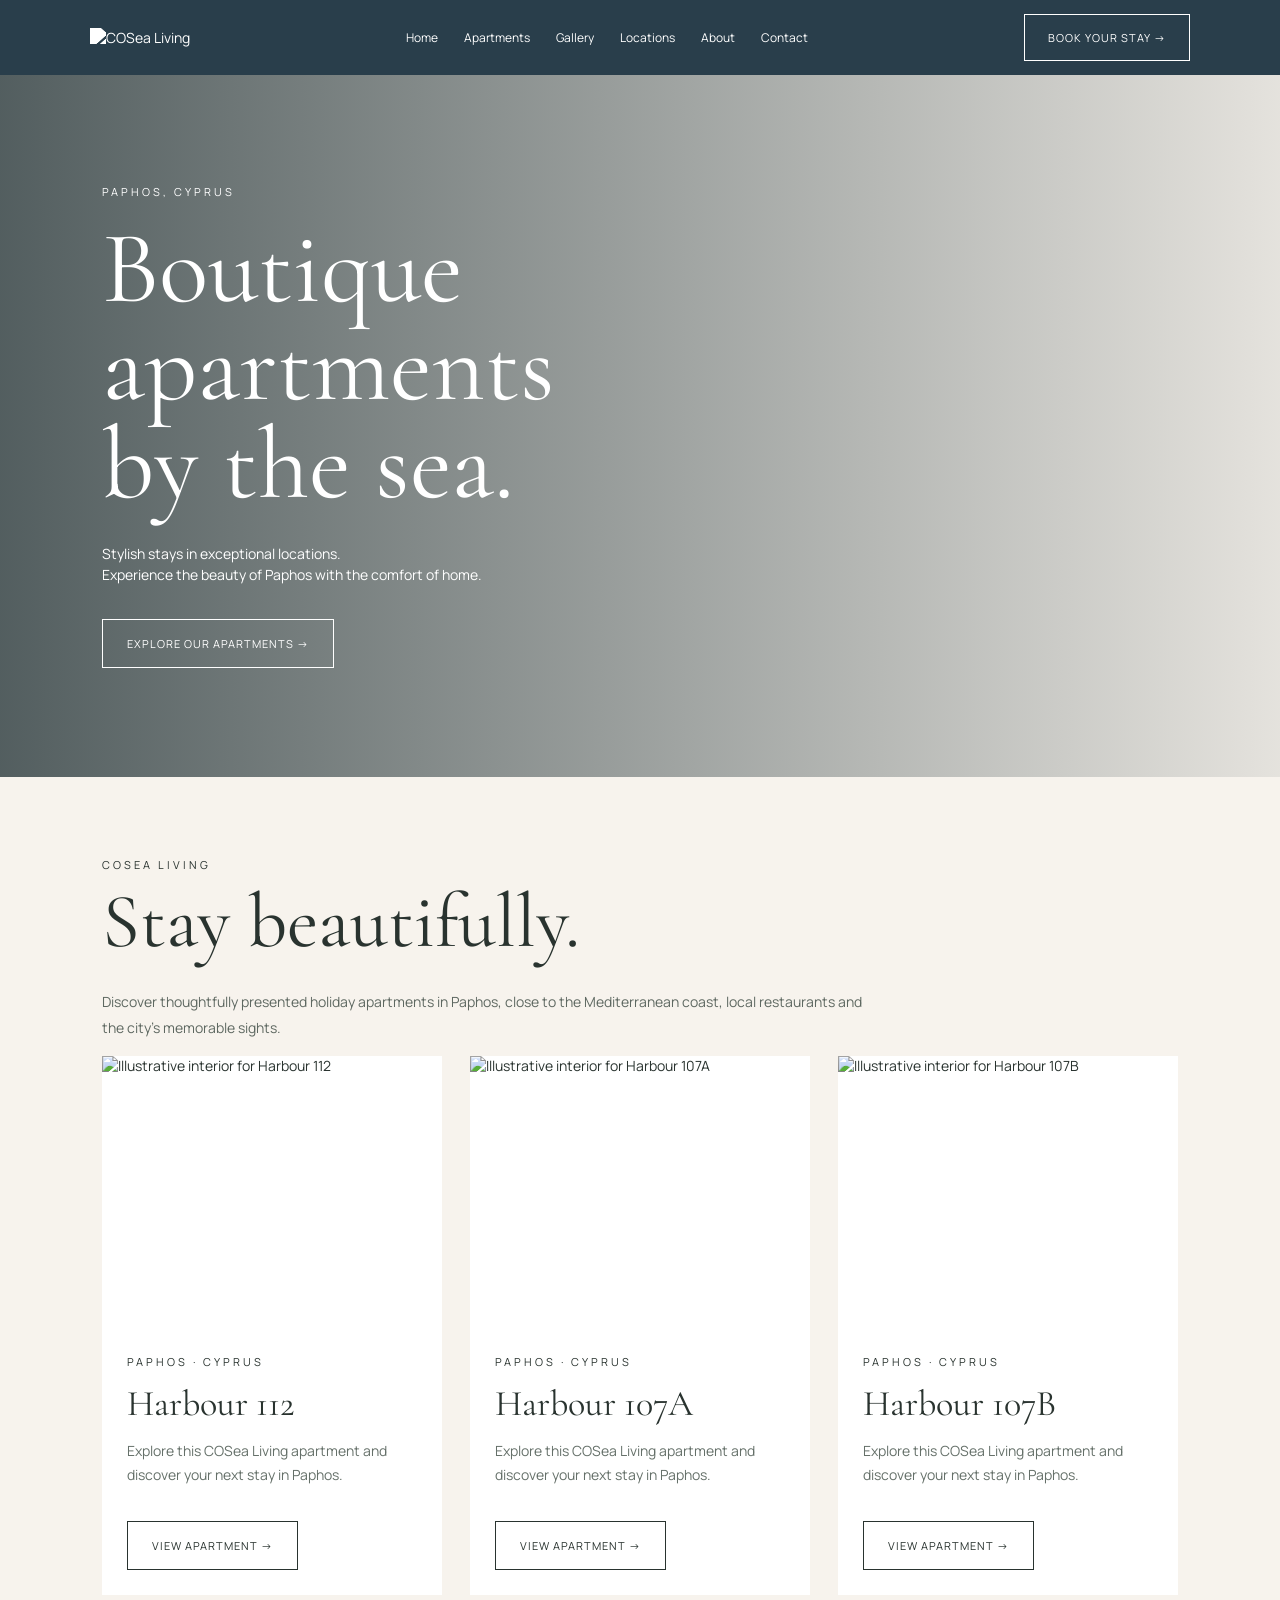
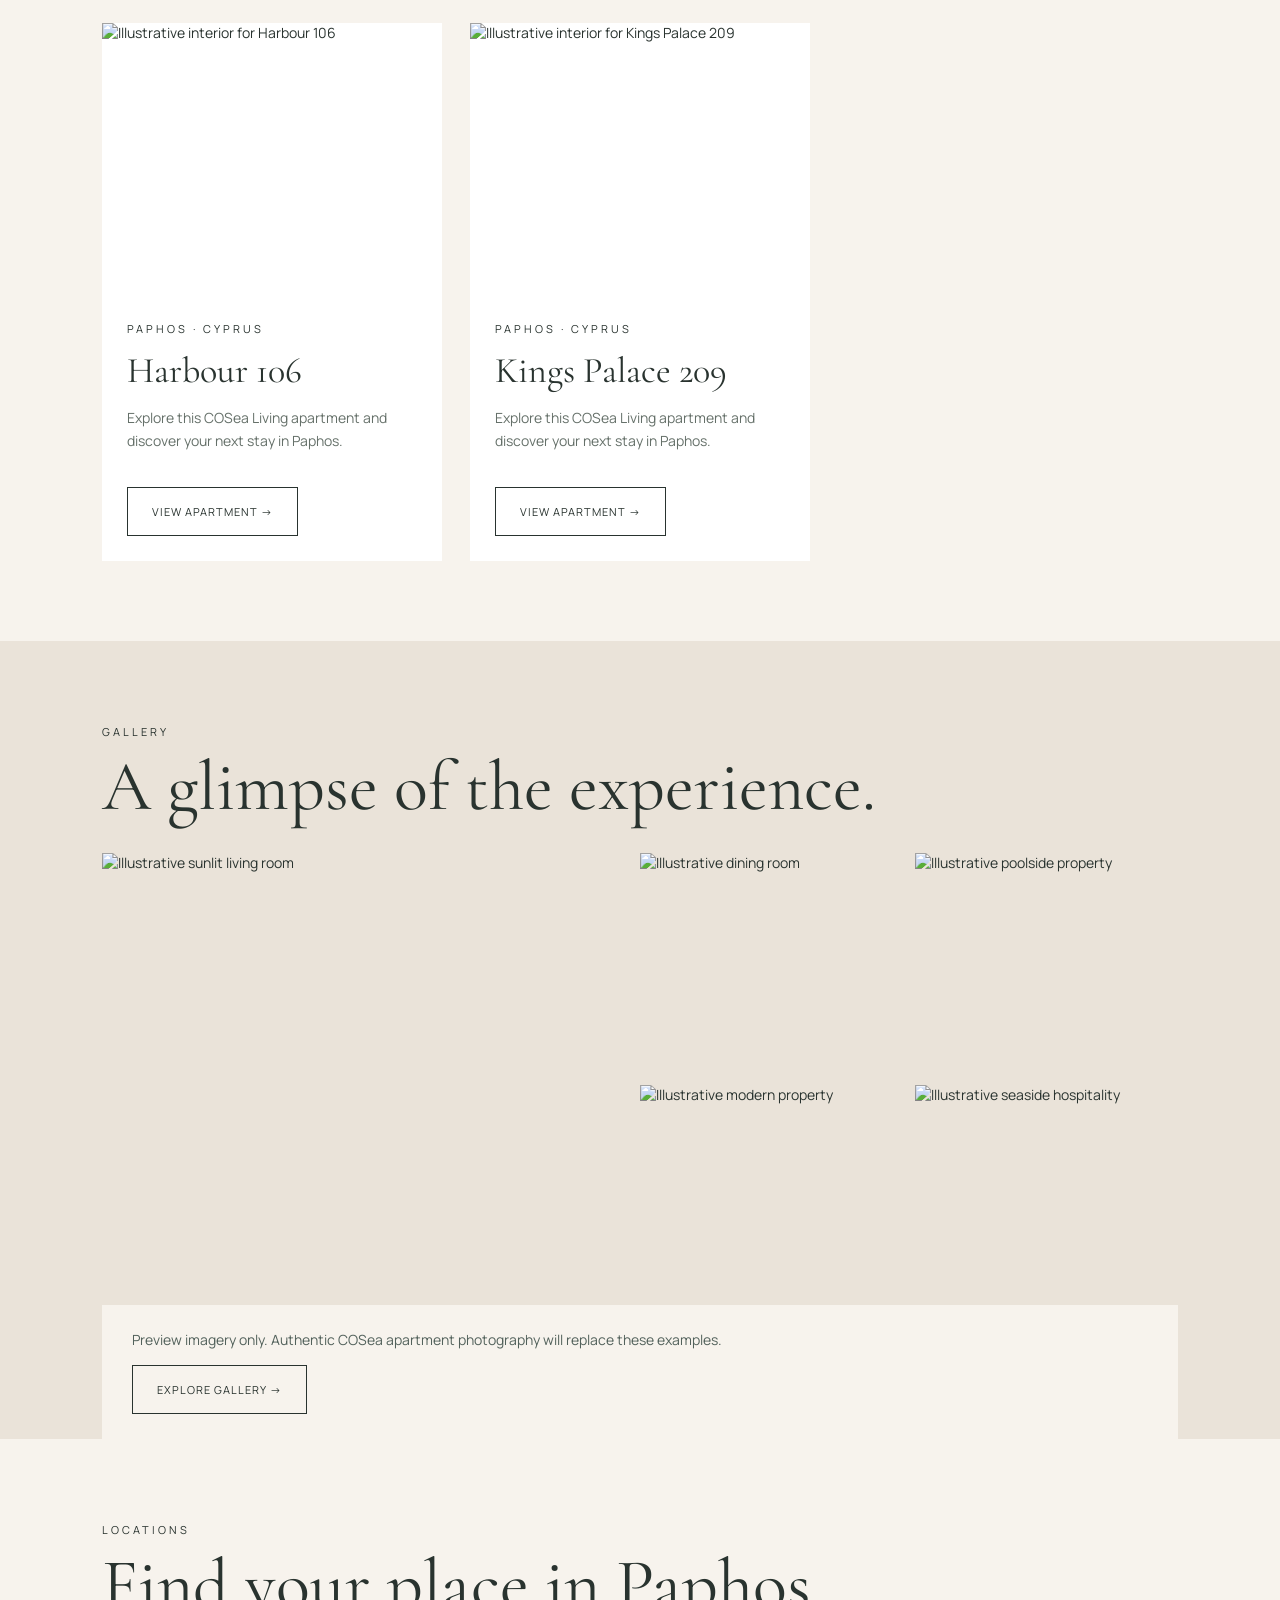
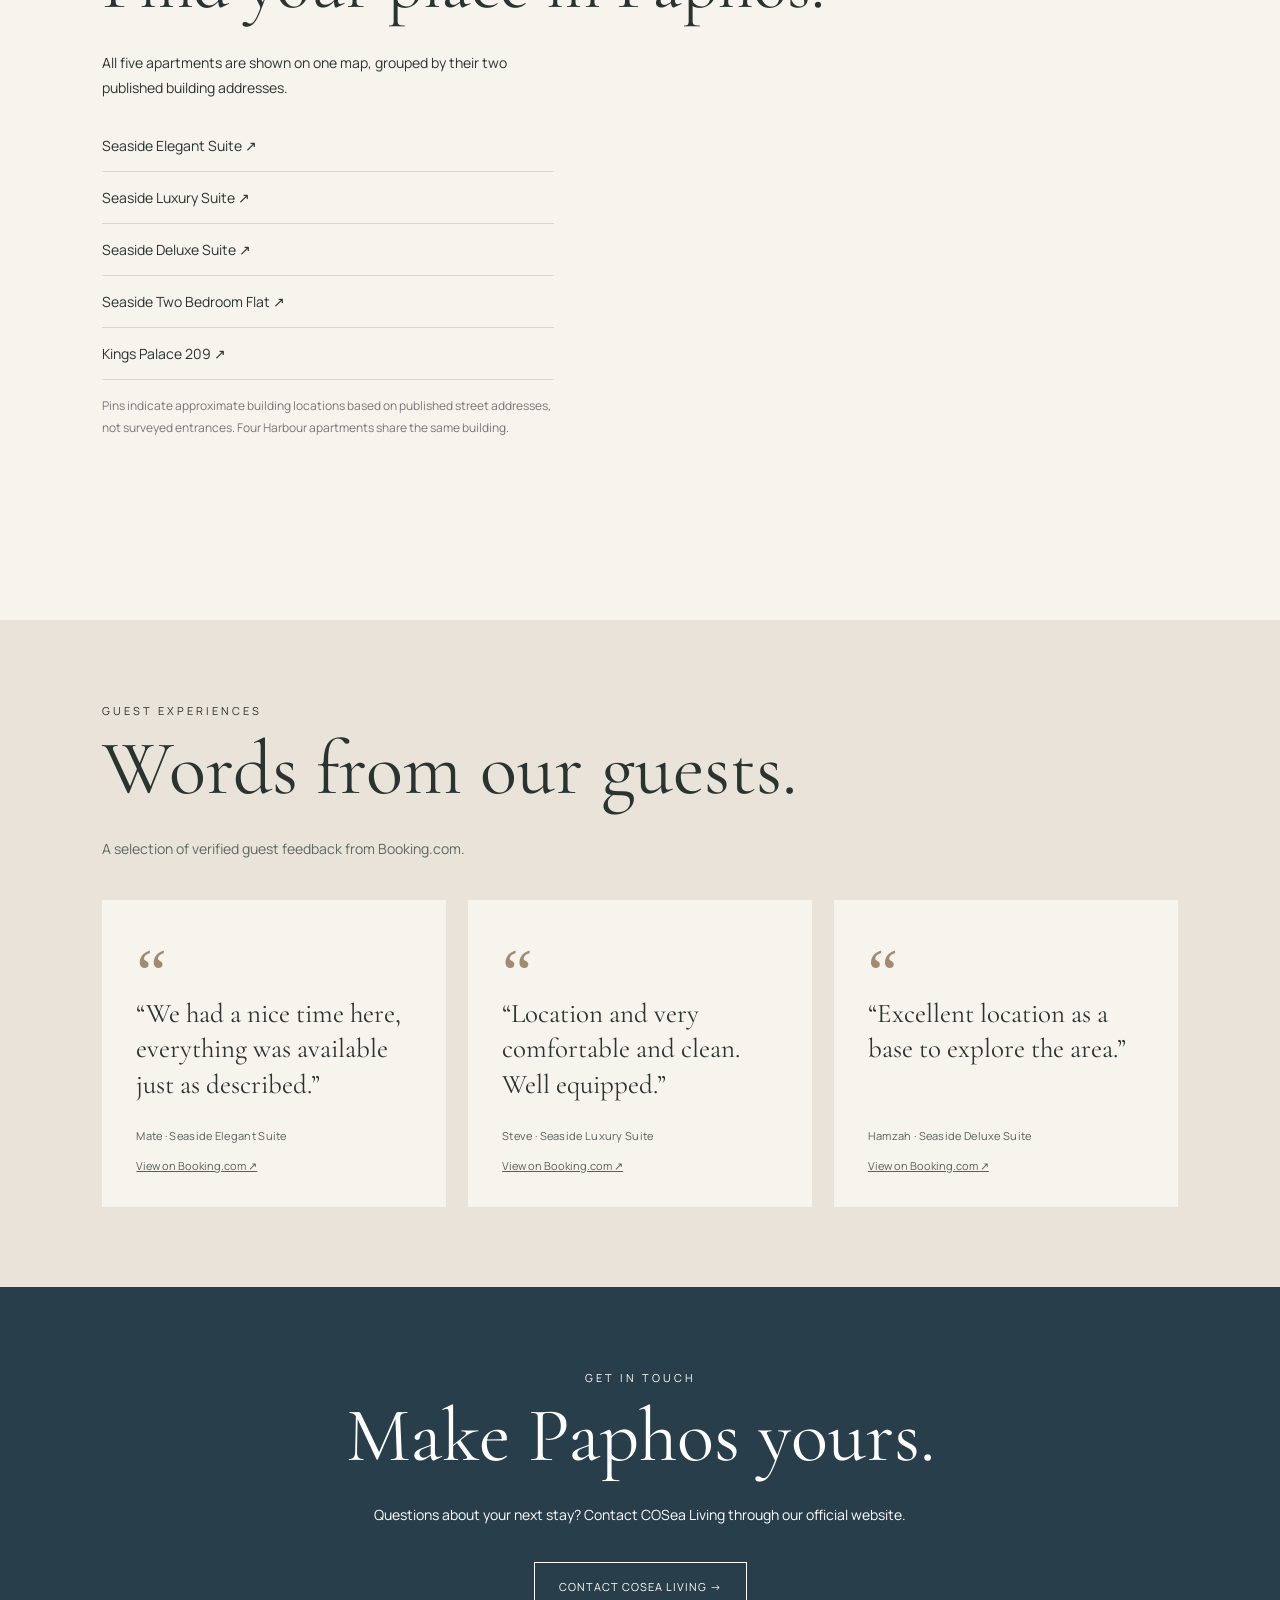
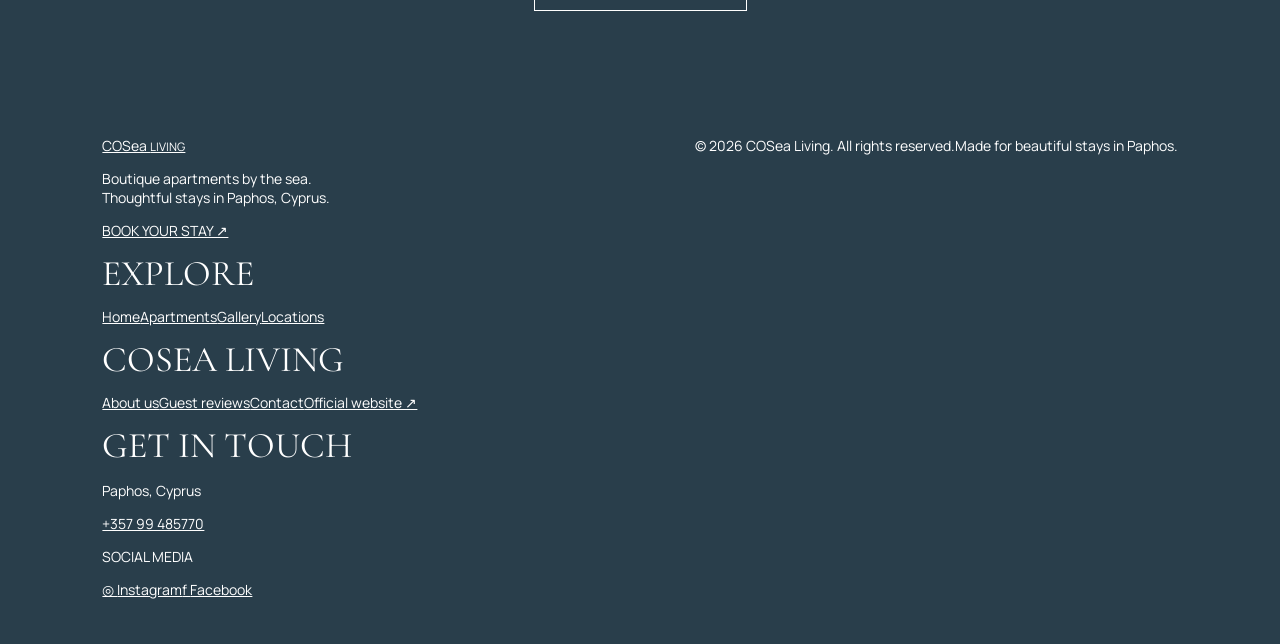
==== index.html @ ad6ecf78 "Add complete footer with navigation, contact and social discovery links" ====
<!doctype html><html lang="en"><head><meta charset="utf-8"><meta name="viewport" content="width=device-width,initial-scale=1"><meta name="description" content="COSea Living boutique holiday apartments in Paphos, Cyprus"><title>Boutique apartments | COSea Living</title><link rel="stylesheet" href="/styles.css"><link rel="stylesheet" href="https://unpkg.com/leaflet@1.9.4/dist/leaflet.css"></head><body><header><a href="/"><img src="https://cosealiving.com/wp-content/uploads/2022/08/viber_image_2022-08-11_14-42-48-900-removebg-preview.png" alt="COSea Living"></a><nav aria-label="Main navigation"><a href="/">Home</a><a href="/apartments/">Apartments</a><a href="/gallery/">Gallery</a><a href="/locations/">Locations</a><a href="/#about">About</a><a href="/#contact">Contact</a></nav><a class="book-button" href="https://cosealiving.com/" target="_blank" rel="noopener">BOOK YOUR STAY →</a></header><main><section class="hero"><div><div class="eyebrow">PAPHOS, CYPRUS</div><h1>Boutique<br>apartments<br>by the sea.</h1><p>Stylish stays in exceptional locations.<br>Experience the beauty of Paphos with the comfort of home.</p><a class="btn" href="/apartments/">EXPLORE OUR APARTMENTS →</a></div></section><section class="section" id="about"><div class="eyebrow">COSea Living</div><h2>Stay beautifully.</h2><p class="muted">Discover thoughtfully presented holiday apartments in Paphos, close to the Mediterranean coast, local restaurants and the city's memorable sights.</p><div class="grid"><article class="tile"><a href="/apartments/harbour-112/"><img src="https://images.unsplash.com/photo-1600607687939-ce8a6c25118c?w=1100&q=85" alt="Illustrative interior for Harbour 112" loading="lazy"><div class="tile-content"><span class="eyebrow">Paphos · Cyprus</span><h3>Harbour 112</h3><p>Explore this COSea Living apartment and discover your next stay in Paphos.</p><span class="btn">VIEW APARTMENT →</span></div></a></article><article class="tile"><a href="/apartments/harbour-107a/"><img src="https://images.unsplash.com/photo-1600566753190-17f0baa2a6c3?w=1100&q=85" alt="Illustrative interior for Harbour 107A" loading="lazy"><div class="tile-content"><span class="eyebrow">Paphos · Cyprus</span><h3>Harbour 107A</h3><p>Explore this COSea Living apartment and discover your next stay in Paphos.</p><span class="btn">VIEW APARTMENT →</span></div></a></article><article class="tile"><a href="/apartments/harbour-107b/"><img src="https://images.unsplash.com/photo-1600585154340-be6161a56a0c?w=1100&q=85" alt="Illustrative interior for Harbour 107B" loading="lazy"><div class="tile-content"><span class="eyebrow">Paphos · Cyprus</span><h3>Harbour 107B</h3><p>Explore this COSea Living apartment and discover your next stay in Paphos.</p><span class="btn">VIEW APARTMENT →</span></div></a></article><article class="tile"><a href="/apartments/harbour-106/"><img src="https://images.unsplash.com/photo-1600607687920-4e2a09cf159d?w=1100&q=85" alt="Illustrative interior for Harbour 106" loading="lazy"><div class="tile-content"><span class="eyebrow">Paphos · Cyprus</span><h3>Harbour 106</h3><p>Explore this COSea Living apartment and discover your next stay in Paphos.</p><span class="btn">VIEW APARTMENT →</span></div></a></article><article class="tile"><a href="/apartments/kings-palace-209/"><img src="https://images.unsplash.com/photo-1600047509807-ba8f99d2cdde?w=1100&q=85" alt="Illustrative interior for Kings Palace 209" loading="lazy"><div class="tile-content"><span class="eyebrow">Paphos · Cyprus</span><h3>Kings Palace 209</h3><p>Explore this COSea Living apartment and discover your next stay in Paphos.</p><span class="btn">VIEW APARTMENT →</span></div></a></article></div></section><section class="section home-gallery" id="gallery-preview"><span class="eyebrow">GALLERY</span><h2>A glimpse of the experience.</h2><div class="mosaic"><div class="mosaic-main"><img src="https://images.unsplash.com/photo-1600210492486-724fe5c67fb0?w=1200&q=85" alt="Illustrative sunlit living room"></div><img src="https://images.unsplash.com/photo-1600607687920-4e2a09cf159d?w=800&q=85" alt="Illustrative dining room"><img src="https://images.unsplash.com/photo-1613490493576-7fde63acd811?w=800&q=85" alt="Illustrative poolside property"><img src="https://images.unsplash.com/photo-1600566753086-00f18fb6b3ea?w=800&q=85" alt="Illustrative modern property"><img src="https://images.unsplash.com/photo-1571896349842-33c89424de2d?w=800&q=85" alt="Illustrative seaside hospitality"></div><div class="mosaic-caption"><p>Preview imagery only. Authentic COSea apartment photography will replace these examples.</p><a class="btn" href="/gallery/">EXPLORE GALLERY →</a></div></section><section class="section home-locations" id="locations-preview"><span class="eyebrow">LOCATIONS</span><h2>Find your place in Paphos.</h2><div class="location-layout"><div><p>All five apartments are shown on one map, grouped by their two published building addresses.</p><div class="location-links"><a href="/apartments/harbour-112/">Seaside Elegant Suite ↗</a><a href="/apartments/harbour-107a/">Seaside Luxury Suite ↗</a><a href="/apartments/harbour-107b/">Seaside Deluxe Suite ↗</a><a href="/apartments/harbour-106/">Seaside Two Bedroom Flat ↗</a><a href="/apartments/kings-palace-209/">Kings Palace 209 ↗</a></div><p class="location-note">Pins indicate approximate building locations based on published street addresses, not surveyed entrances. Four Harbour apartments share the same building.</p></div><div id="home-map" aria-label="Approximate locations of COSea Living apartments in Paphos"></div></div></section><script src="https://unpkg.com/leaflet@1.9.4/dist/leaflet.js"></script><script>document.addEventListener('DOMContentLoaded',function(){if(!window.L)return;var m=L.map('home-map',{scrollWheelZoom:false}).setView([34.771,32.413],12);L.tileLayer('https://{s}.tile.openstreetmap.org/{z}/{x}/{y}.png',{attribution:'&copy; OpenStreetMap contributors'}).addTo(m);L.marker([34.755,32.418]).addTo(m).bindPopup('Four Harbour apartments — approximate location');L.marker([34.785,32.407]).addTo(m).bindPopup('Kings Palace 209 — approximate location');});</script><section class="section home-reviews" id="guest-reviews"><span class="eyebrow">GUEST EXPERIENCES</span><h2>Words from our guests.</h2><p class="muted">A selection of verified guest feedback from Booking.com.</p><div class="review-grid"><blockquote class="review-card"><div class="review-mark">“</div><p>“We had a nice time here, everything was available just as described.”</p><div class="review-credit">Mate · Seaside Elegant Suite</div><a href="https://www.booking.com/hotel/cy/cosea-living-seaside-elegant-suite-in-harbour-112.html" target="_blank" rel="noopener">View on Booking.com ↗</a></blockquote><blockquote class="review-card"><div class="review-mark">“</div><p>“Location and very comfortable and clean. Well equipped.”</p><div class="review-credit">Steve · Seaside Luxury Suite</div><a href="https://www.booking.com/hotel/cy/cosea-living-seaside-luxury-suite-in-harbour-107a.html" target="_blank" rel="noopener">View on Booking.com ↗</a></blockquote><blockquote class="review-card"><div class="review-mark">“</div><p>“Excellent location as a base to explore the area.”</p><div class="review-credit">Hamzah · Seaside Deluxe Suite</div><a href="https://www.booking.com/hotel/cy/cosea-living-seaside-deluxe-suite-in-harbour-107b.html" target="_blank" rel="noopener">View on Booking.com ↗</a></blockquote></div></section><section class="section home-contact" id="contact"><span class="eyebrow">GET IN TOUCH</span><h2>Make Paphos yours.</h2><p>Questions about your next stay? Contact COSea Living through our official website.</p><a class="btn" href="https://cosealiving.com/" target="_blank" rel="noopener">CONTACT COSEA LIVING →</a></section></main><footer class="site-footer"><div class="footer-main"><div class="footer-brand"><a href="/" class="footer-logo">COSea <small>LIVING</small></a><p>Boutique apartments by the sea.<br>Thoughtful stays in Paphos, Cyprus.</p><a class="footer-outline" href="https://cosealiving.com/" target="_blank" rel="noopener">BOOK YOUR STAY ↗</a></div><div class="footer-column"><h3>EXPLORE</h3><a href="/">Home</a><a href="/apartments/">Apartments</a><a href="/gallery/">Gallery</a><a href="/locations/">Locations</a></div><div class="footer-column"><h3>COSEA LIVING</h3><a href="/#about">About us</a><a href="/#guest-reviews">Guest reviews</a><a href="/#contact">Contact</a><a href="https://cosealiving.com/" target="_blank" rel="noopener">Official website ↗</a></div><div class="footer-column footer-connect"><h3>GET IN TOUCH</h3><p>Paphos, Cyprus</p><a href="tel:+35799485770">+357 99 485770</a><p class="footer-social-label">SOCIAL MEDIA</p><div class="footer-social"><a href="https://www.instagram.com/explore/search/keyword/?q=COSea%20Living" target="_blank" rel="noopener" aria-label="Search COSea Living on Instagram" title="Find COSea Living on Instagram">◎ <span>Instagram</span></a><a href="https://www.facebook.com/search/top?q=COSea%20Living" target="_blank" rel="noopener" aria-label="Search COSea Living on Facebook" title="Find COSea Living on Facebook">f <span>Facebook</span></a></div></div></div><div class="footer-bottom"><span>© 2026 COSea Living. All rights reserved.</span><span>Made for beautiful stays in Paphos.</span></div></footer></body></html>
---- styles.css ----
@import url('https://fonts.googleapis.com/css2?family=Cormorant+Garamond:wght@400;500&family=Manrope:wght@400;500;600&display=swap');
*{box-sizing:border-box}body{margin:0;background:#f7f3ed;color:#29332f;font:14px Manrope,Arial,sans-serif}a{color:inherit;text-decoration:none}header{display:flex;align-items:center;justify-content:space-between;background:#293e4b;color:white;padding:14px 7%;gap:20px;min-height:74px}header img{width:92px;max-height:52px;object-fit:contain;filter:brightness(0) invert(1)}nav{display:flex;align-items:center;gap:26px;font-size:12px}nav a:hover{text-decoration:underline}.book-button{display:inline-flex;align-items:center;justify-content:center;border:1px solid #fff;background:transparent;color:#fff;padding:15px 23px;min-height:47px;font-size:11px;letter-spacing:1px;text-transform:uppercase;white-space:nowrap;transition:background .2s,color .2s}.book-button:hover,.book-button:focus-visible{background:#fff;color:#293e4b}h1,h2,h3{font-family:'Cormorant Garamond',Georgia,serif;font-weight:400}h1{font-size:clamp(64px,8vw,120px);line-height:.96;margin:20px 0 30px}h2{font-size:clamp(44px,6vw,80px);line-height:1;margin:12px 0 28px}h3{font-size:36px;margin:12px 0}.section{padding:80px 8%}.eyebrow{font-size:11px;letter-spacing:3px;text-transform:uppercase}.muted{color:#5e6861;line-height:1.9;max-width:760px}.btn{display:inline-flex;border:1px solid #29332f;padding:16px 24px;font-size:11px;letter-spacing:1px;text-transform:uppercase;margin-top:20px;background:transparent}.btn:hover{background:#29332f;color:#fff}.hero{background:linear-gradient(90deg,#17282cbb,#17282c15),url('https://images.pexels.com/photos/19075385/pexels-photo-19075385.jpeg?auto=compress&cs=tinysrgb&w=1920') center/cover;min-height:80vh;display:flex;align-items:center;padding:8%;color:white}.hero{background-size:cover;background-position:center center;background-repeat:no-repeat;min-height:clamp(560px,78vh,850px)}@media(min-width:1200px){.hero{background-position:center 54%}}.hero .btn{border-color:#fff;color:#fff}.hero .btn:hover{background:#fff;color:#293e4b}.hero p{max-width:450px;line-height:1.5}.grid{display:grid;grid-template-columns:repeat(3,minmax(0,1fr));gap:28px}.tile{background:#fff;overflow:hidden}.tile img{width:100%;height:270px;object-fit:cover;display:block}.tile-content{padding:25px}.tile-content p{line-height:1.7;color:#657069}.page-hero{padding:95px 8% 65px;background:#e8e6dd}.page-hero h1{font-size:clamp(58px,7vw,100px)}.gallery-grid{display:grid;grid-template-columns:repeat(3,minmax(0,1fr));gap:24px}.gallery-grid figure{margin:0;background:#fff}.gallery-grid img{width:100%;height:260px;object-fit:cover;display:block}.gallery-grid figcaption{padding:17px 20px;font-size:13px}footer{background:#293e4b;color:#fff;padding:45px 8%;display:flex;justify-content:space-between;gap:20px;flex-wrap:wrap}footer a{text-decoration:underline}.detail-image{width:100%;max-height:620px;object-fit:cover}.split{display:grid;grid-template-columns:1fr 1fr;gap:50px;align-items:center}.split img{width:100%;height:420px;object-fit:cover}#map{height:480px;width:100%;background:#e3e7e2}@media(max-width:800px){header{padding:14px 5%;flex-wrap:wrap}header img{width:85px}nav{order:3;width:100%;justify-content:center;gap:16px;flex-wrap:wrap;font-size:11px}.book-button{padding:12px 15px;font-size:10px}.grid,.gallery-grid,.split{grid-template-columns:1fr 1fr}.hero{min-height:70vh}}@media(max-width:550px){.grid,.gallery-grid,.split{grid-template-columns:1fr}.section{padding:55px 6%}.hero{padding:9% 6%}.tile img{height:230px}h1{font-size:65px}}
.home-gallery{background:#eae3d9;padding-bottom:0}.home-gallery h2,.home-locations h2{font-size:clamp(48px,5.5vw,83px);margin:12px 0 30px}.mosaic{display:grid;grid-template-columns:2fr 1fr 1fr;grid-template-rows:220px 220px;gap:12px}.mosaic img{width:100%;height:100%;object-fit:cover;display:block}.mosaic-main{grid-row:span 2;overflow:hidden}.mosaic-caption{background:#f7f3ed;padding:25px 30px}.mosaic-caption p{margin:0;color:#52615b}.mosaic-caption .btn{margin-top:16px}.home-locations{background:#f7f3ed}.location-layout{display:grid;grid-template-columns:42% 58%;gap:30px;align-items:start}.location-layout p{line-height:1.8;margin-top:0}.location-links{margin:20px 0 15px}.location-links a{display:block;padding:16px 0;border-bottom:1px solid #dcd6ce}.location-links a:hover{color:#91735e}.location-note{font-size:12px;color:#777}.location-layout #home-map{height:490px;min-width:0;z-index:0}@media(max-width:800px){.mosaic{grid-template-rows:170px 170px}.location-layout{grid-template-columns:1fr}.location-layout #home-map{height:420px}}@media(max-width:550px){.mosaic{grid-template-columns:1fr 1fr;grid-template-rows:240px 150px 150px}.mosaic-main{grid-column:span 2;grid-row:span 1}.mosaic-caption{padding:20px}.location-layout #home-map{height:350px}}

.home-reviews{background:#eae3d9}.home-reviews h2,.home-contact h2{font-size:clamp(48px,6vw,80px)}.review-grid{display:grid;grid-template-columns:repeat(3,minmax(0,1fr));gap:22px;margin-top:38px}.review-card{margin:0;background:#f7f3ed;padding:34px;display:flex;flex-direction:column;min-height:265px}.review-mark{font:68px Georgia,serif;color:#a38a72;height:50px}.review-card p{font:27px/1.3 'Cormorant Garamond',Georgia,serif;flex:1;margin:12px 0 26px}.review-credit{font-size:11px;letter-spacing:.3px;color:#56615b}.review-card a{font-size:11px;text-decoration:underline;margin-top:15px;color:#56615b}.home-contact{text-align:center;background:#293e4b;color:white}.home-contact p{line-height:1.8}.home-contact .btn{color:white;border-color:white}.home-contact .btn:hover{background:white;color:#293e4b}html{scroll-behavior:smooth}#about,#contact{scroll-margin-top:20px}@media(max-width:800px){.review-grid{grid-template-columns:1fr}.review-card{min-height:190px}}
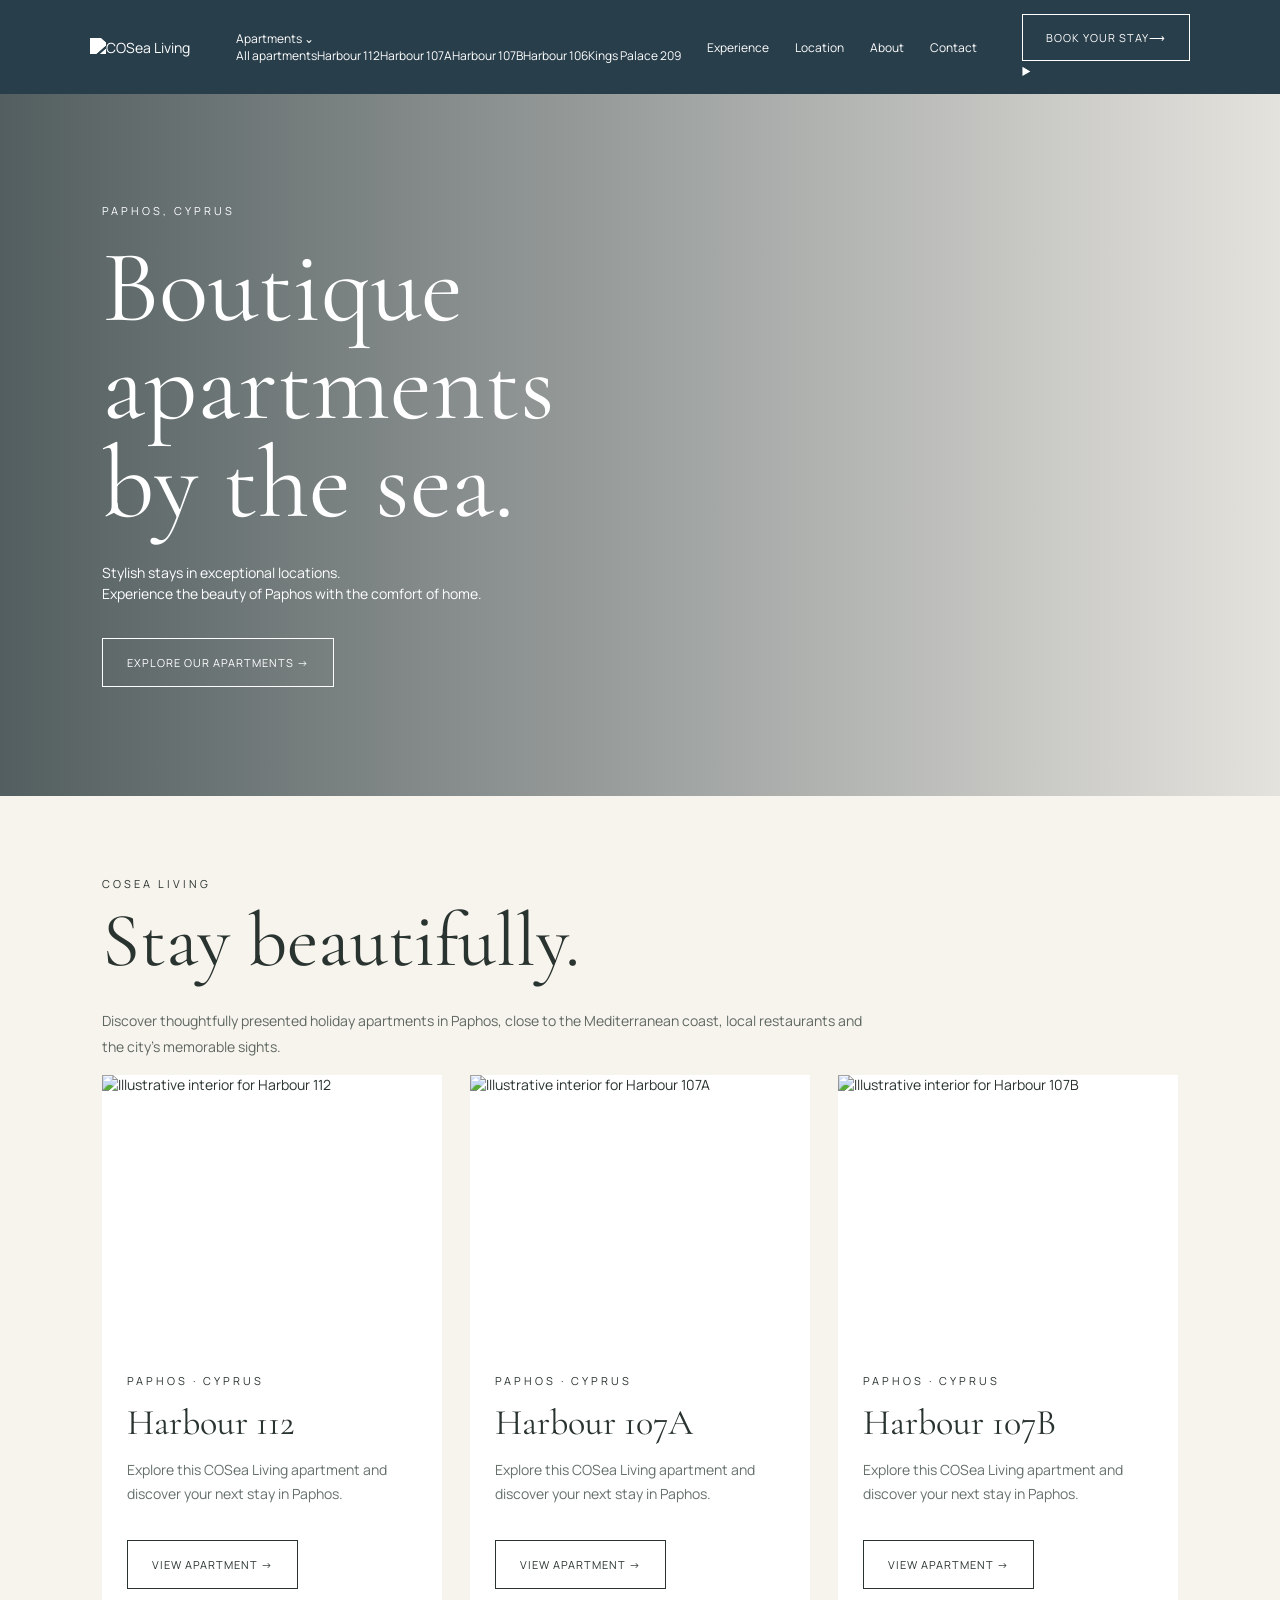
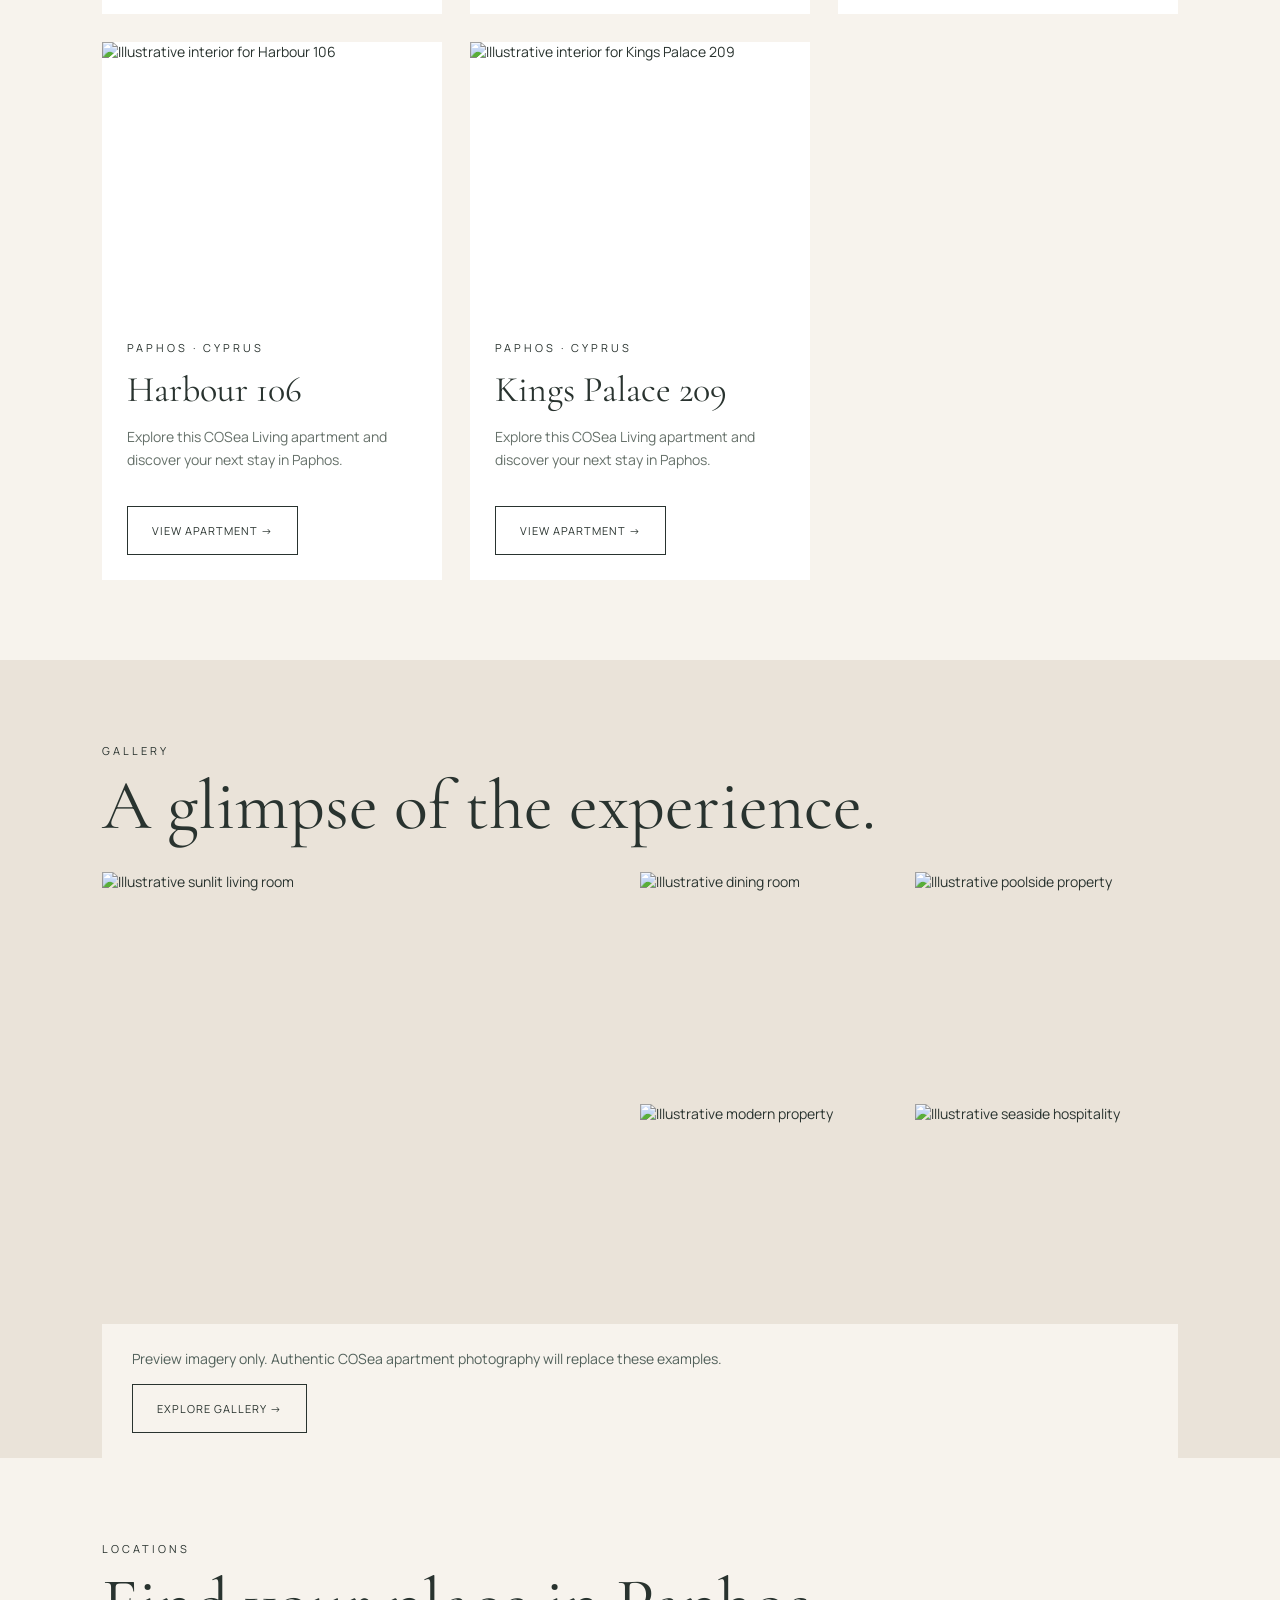
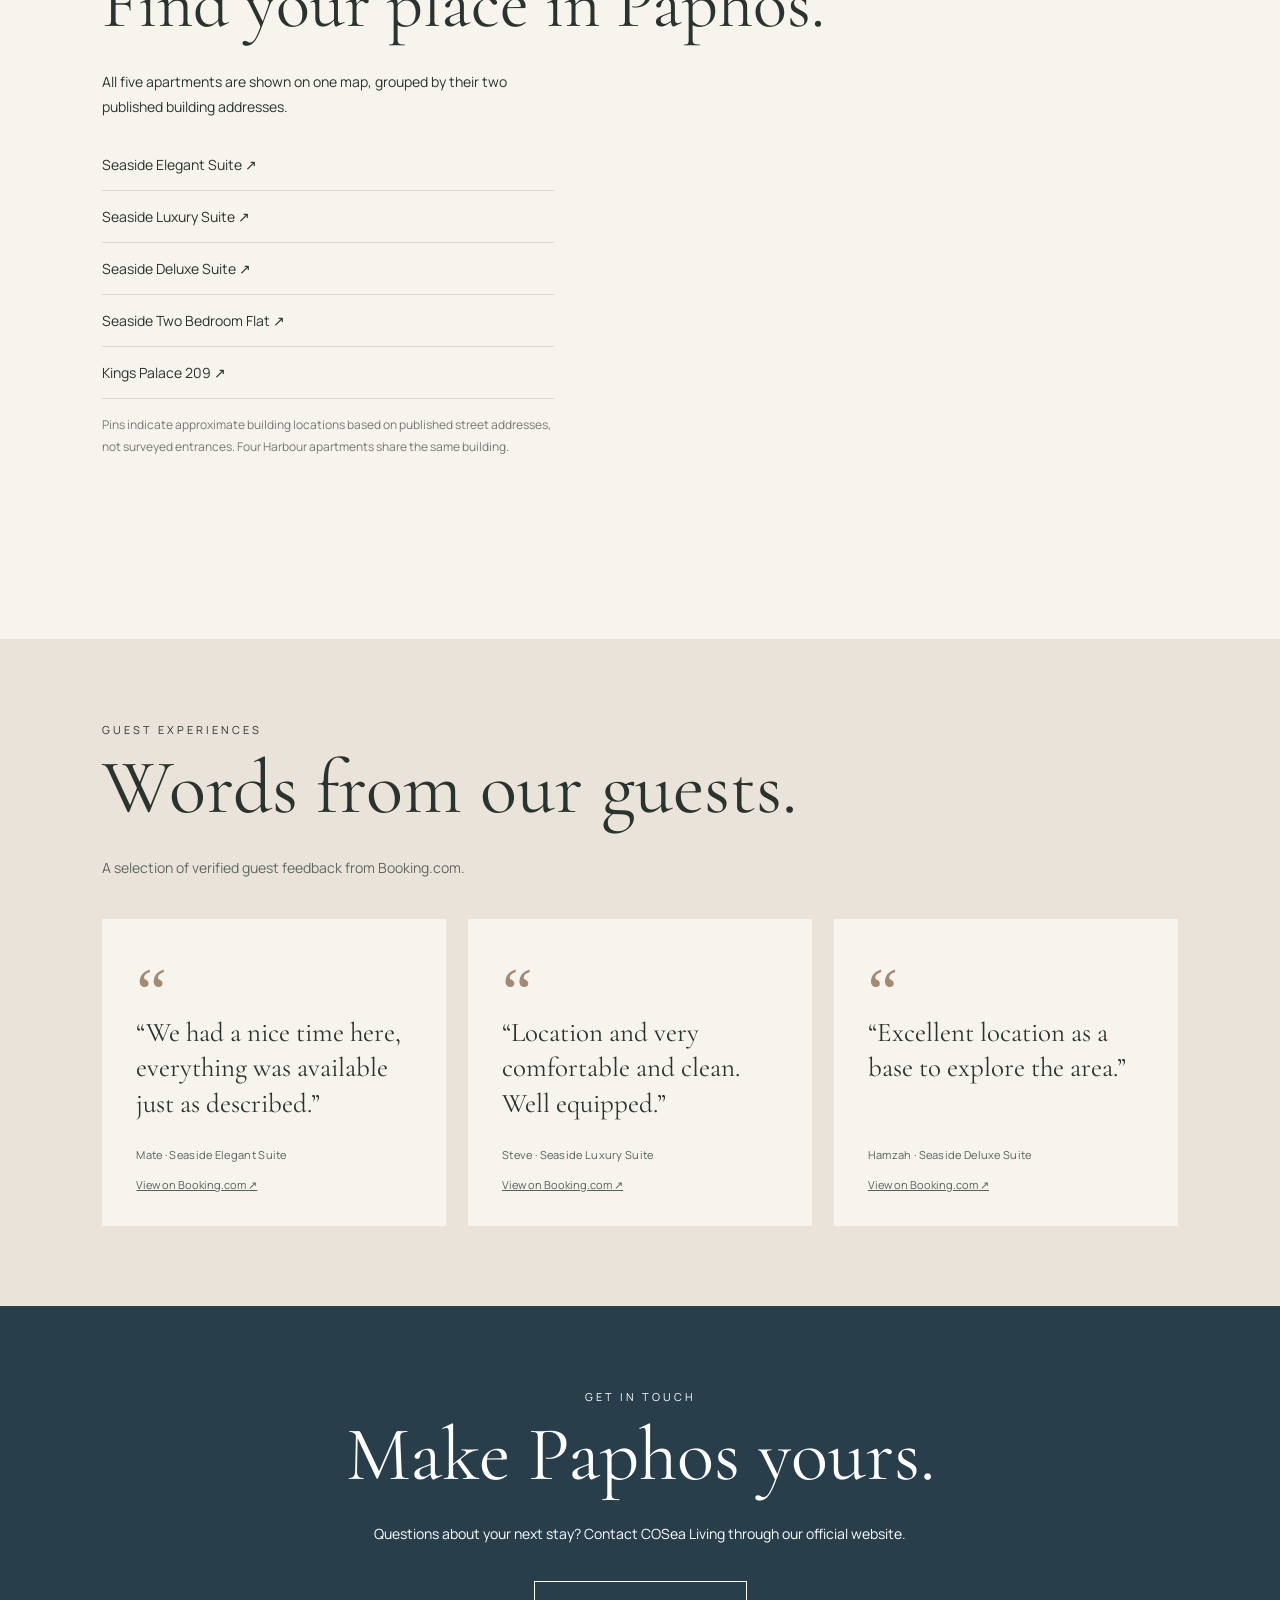
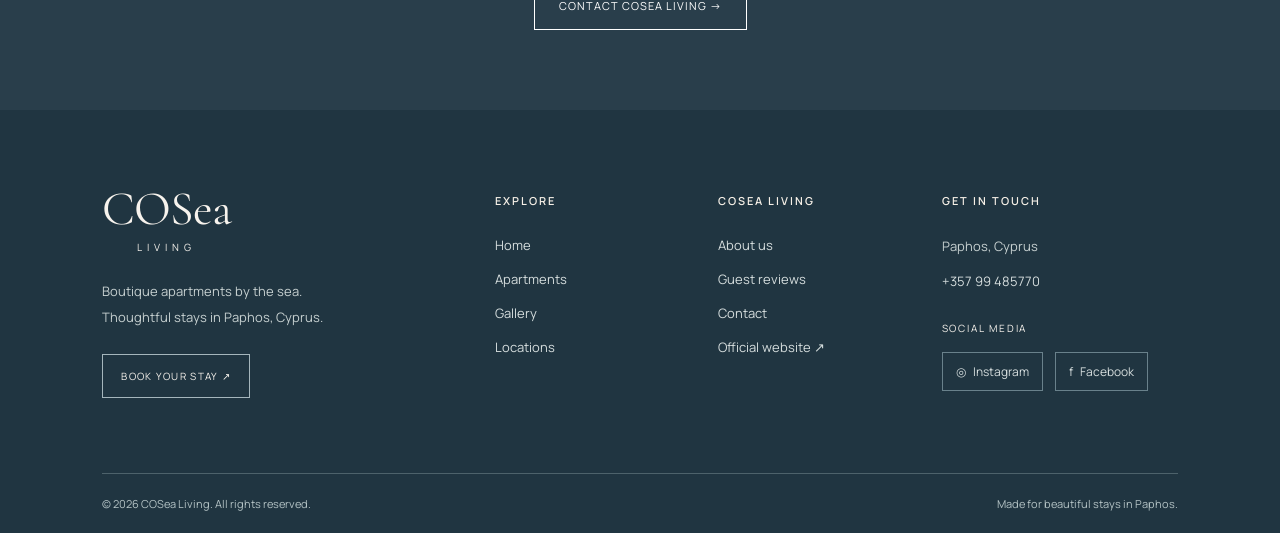
==== commit 76719dc2: "Match reference navigation with centered menu, apartment dropdown and hamburger" ====
--- a/index.html
+++ b/index.html
@@ -1 +1 @@
-<!doctype html><html lang="en"><head><meta charset="utf-8"><meta name="viewport" content="width=device-width,initial-scale=1"><meta name="description" content="COSea Living boutique holiday apartments in Paphos, Cyprus"><title>Boutique apartments | COSea Living</title><link rel="stylesheet" href="/styles.css"><link rel="stylesheet" href="https://unpkg.com/leaflet@1.9.4/dist/leaflet.css"></head><body><header><a href="/"><img src="https://cosealiving.com/wp-content/uploads/2022/08/viber_image_2022-08-11_14-42-48-900-removebg-preview.png" alt="COSea Living"></a><nav aria-label="Main navigation"><a href="/">Home</a><a href="/apartments/">Apartments</a><a href="/gallery/">Gallery</a><a href="/locations/">Locations</a><a href="/#about">About</a><a href="/#contact">Contact</a></nav><a class="book-button" href="https://cosealiving.com/" target="_blank" rel="noopener">BOOK YOUR STAY →</a></header><main><section class="hero"><div><div class="eyebrow">PAPHOS, CYPRUS</div><h1>Boutique<br>apartments<br>by the sea.</h1><p>Stylish stays in exceptional locations.<br>Experience the beauty of Paphos with the comfort of home.</p><a class="btn" href="/apartments/">EXPLORE OUR APARTMENTS →</a></div></section><section class="section" id="about"><div class="eyebrow">COSea Living</div><h2>Stay beautifully.</h2><p class="muted">Discover thoughtfully presented holiday apartments in Paphos, close to the Mediterranean coast, local restaurants and the city's memorable sights.</p><div class="grid"><article class="tile"><a href="/apartments/harbour-112/"><img src="https://images.unsplash.com/photo-1600607687939-ce8a6c25118c?w=1100&q=85" alt="Illustrative interior for Harbour 112" loading="lazy"><div class="tile-content"><span class="eyebrow">Paphos · Cyprus</span><h3>Harbour 112</h3><p>Explore this COSea Living apartment and discover your next stay in Paphos.</p><span class="btn">VIEW APARTMENT →</span></div></a></article><article class="tile"><a href="/apartments/harbour-107a/"><img src="https://images.unsplash.com/photo-1600566753190-17f0baa2a6c3?w=1100&q=85" alt="Illustrative interior for Harbour 107A" loading="lazy"><div class="tile-content"><span class="eyebrow">Paphos · Cyprus</span><h3>Harbour 107A</h3><p>Explore this COSea Living apartment and discover your next stay in Paphos.</p><span class="btn">VIEW APARTMENT →</span></div></a></article><article class="tile"><a href="/apartments/harbour-107b/"><img src="https://images.unsplash.com/photo-1600585154340-be6161a56a0c?w=1100&q=85" alt="Illustrative interior for Harbour 107B" loading="lazy"><div class="tile-content"><span class="eyebrow">Paphos · Cyprus</span><h3>Harbour 107B</h3><p>Explore this COSea Living apartment and discover your next stay in Paphos.</p><span class="btn">VIEW APARTMENT →</span></div></a></article><article class="tile"><a href="/apartments/harbour-106/"><img src="https://images.unsplash.com/photo-1600607687920-4e2a09cf159d?w=1100&q=85" alt="Illustrative interior for Harbour 106" loading="lazy"><div class="tile-content"><span class="eyebrow">Paphos · Cyprus</span><h3>Harbour 106</h3><p>Explore this COSea Living apartment and discover your next stay in Paphos.</p><span class="btn">VIEW APARTMENT →</span></div></a></article><article class="tile"><a href="/apartments/kings-palace-209/"><img src="https://images.unsplash.com/photo-1600047509807-ba8f99d2cdde?w=1100&q=85" alt="Illustrative interior for Kings Palace 209" loading="lazy"><div class="tile-content"><span class="eyebrow">Paphos · Cyprus</span><h3>Kings Palace 209</h3><p>Explore this COSea Living apartment and discover your next stay in Paphos.</p><span class="btn">VIEW APARTMENT →</span></div></a></article></div></section><section class="section home-gallery" id="gallery-preview"><span class="eyebrow">GALLERY</span><h2>A glimpse of the experience.</h2><div class="mosaic"><div class="mosaic-main"><img src="https://images.unsplash.com/photo-1600210492486-724fe5c67fb0?w=1200&q=85" alt="Illustrative sunlit living room"></div><img src="https://images.unsplash.com/photo-1600607687920-4e2a09cf159d?w=800&q=85" alt="Illustrative dining room"><img src="https://images.unsplash.com/photo-1613490493576-7fde63acd811?w=800&q=85" alt="Illustrative poolside property"><img src="https://images.unsplash.com/photo-1600566753086-00f18fb6b3ea?w=800&q=85" alt="Illustrative modern property"><img src="https://images.unsplash.com/photo-1571896349842-33c89424de2d?w=800&q=85" alt="Illustrative seaside hospitality"></div><div class="mosaic-caption"><p>Preview imagery only. Authentic COSea apartment photography will replace these examples.</p><a class="btn" href="/gallery/">EXPLORE GALLERY →</a></div></section><section class="section home-locations" id="locations-preview"><span class="eyebrow">LOCATIONS</span><h2>Find your place in Paphos.</h2><div class="location-layout"><div><p>All five apartments are shown on one map, grouped by their two published building addresses.</p><div class="location-links"><a href="/apartments/harbour-112/">Seaside Elegant Suite ↗</a><a href="/apartments/harbour-107a/">Seaside Luxury Suite ↗</a><a href="/apartments/harbour-107b/">Seaside Deluxe Suite ↗</a><a href="/apartments/harbour-106/">Seaside Two Bedroom Flat ↗</a><a href="/apartments/kings-palace-209/">Kings Palace 209 ↗</a></div><p class="location-note">Pins indicate approximate building locations based on published street addresses, not surveyed entrances. Four Harbour apartments share the same building.</p></div><div id="home-map" aria-label="Approximate locations of COSea Living apartments in Paphos"></div></div></section><script src="https://unpkg.com/leaflet@1.9.4/dist/leaflet.js"></script><script>document.addEventListener('DOMContentLoaded',function(){if(!window.L)return;var m=L.map('home-map',{scrollWheelZoom:false}).setView([34.771,32.413],12);L.tileLayer('https://{s}.tile.openstreetmap.org/{z}/{x}/{y}.png',{attribution:'&copy; OpenStreetMap contributors'}).addTo(m);L.marker([34.755,32.418]).addTo(m).bindPopup('Four Harbour apartments — approximate location');L.marker([34.785,32.407]).addTo(m).bindPopup('Kings Palace 209 — approximate location');});</script><section class="section home-reviews" id="guest-reviews"><span class="eyebrow">GUEST EXPERIENCES</span><h2>Words from our guests.</h2><p class="muted">A selection of verified guest feedback from Booking.com.</p><div class="review-grid"><blockquote class="review-card"><div class="review-mark">“</div><p>“We had a nice time here, everything was available just as described.”</p><div class="review-credit">Mate · Seaside Elegant Suite</div><a href="https://www.booking.com/hotel/cy/cosea-living-seaside-elegant-suite-in-harbour-112.html" target="_blank" rel="noopener">View on Booking.com ↗</a></blockquote><blockquote class="review-card"><div class="review-mark">“</div><p>“Location and very comfortable and clean. Well equipped.”</p><div class="review-credit">Steve · Seaside Luxury Suite</div><a href="https://www.booking.com/hotel/cy/cosea-living-seaside-luxury-suite-in-harbour-107a.html" target="_blank" rel="noopener">View on Booking.com ↗</a></blockquote><blockquote class="review-card"><div class="review-mark">“</div><p>“Excellent location as a base to explore the area.”</p><div class="review-credit">Hamzah · Seaside Deluxe Suite</div><a href="https://www.booking.com/hotel/cy/cosea-living-seaside-deluxe-suite-in-harbour-107b.html" target="_blank" rel="noopener">View on Booking.com ↗</a></blockquote></div></section><section class="section home-contact" id="contact"><span class="eyebrow">GET IN TOUCH</span><h2>Make Paphos yours.</h2><p>Questions about your next stay? Contact COSea Living through our official website.</p><a class="btn" href="https://cosealiving.com/" target="_blank" rel="noopener">CONTACT COSEA LIVING →</a></section></main><footer class="site-footer"><div class="footer-main"><div class="footer-brand"><a href="/" class="footer-logo">COSea <small>LIVING</small></a><p>Boutique apartments by the sea.<br>Thoughtful stays in Paphos, Cyprus.</p><a class="footer-outline" href="https://cosealiving.com/" target="_blank" rel="noopener">BOOK YOUR STAY ↗</a></div><div class="footer-column"><h3>EXPLORE</h3><a href="/">Home</a><a href="/apartments/">Apartments</a><a href="/gallery/">Gallery</a><a href="/locations/">Locations</a></div><div class="footer-column"><h3>COSEA LIVING</h3><a href="/#about">About us</a><a href="/#guest-reviews">Guest reviews</a><a href="/#contact">Contact</a><a href="https://cosealiving.com/" target="_blank" rel="noopener">Official website ↗</a></div><div class="footer-column footer-connect"><h3>GET IN TOUCH</h3><p>Paphos, Cyprus</p><a href="tel:+35799485770">+357 99 485770</a><p class="footer-social-label">SOCIAL MEDIA</p><div class="footer-social"><a href="https://www.instagram.com/explore/search/keyword/?q=COSea%20Living" target="_blank" rel="noopener" aria-label="Search COSea Living on Instagram" title="Find COSea Living on Instagram">◎ <span>Instagram</span></a><a href="https://www.facebook.com/search/top?q=COSea%20Living" target="_blank" rel="noopener" aria-label="Search COSea Living on Facebook" title="Find COSea Living on Facebook">f <span>Facebook</span></a></div></div></div><div class="footer-bottom"><span>© 2026 COSea Living. All rights reserved.</span><span>Made for beautiful stays in Paphos.</span></div></footer></body></html>+<!doctype html><html lang="en"><head><meta charset="utf-8"><meta name="viewport" content="width=device-width,initial-scale=1"><meta name="description" content="COSea Living boutique holiday apartments in Paphos, Cyprus"><title>Boutique apartments | COSea Living</title><link rel="stylesheet" href="/styles.css"><link rel="stylesheet" href="https://unpkg.com/leaflet@1.9.4/dist/leaflet.css"></head><body><header class="site-header"><a class="header-logo" href="/" aria-label="COSea Living home"><img src="https://cosealiving.com/wp-content/uploads/2022/08/viber_image_2022-08-11_14-42-48-900-removebg-preview.png" alt="COSea Living"></a><nav class="desktop-nav" aria-label="Main navigation"><div class="nav-dropdown"><a href="/apartments/">Apartments <span class="nav-chevron">⌄</span></a><div class="nav-dropdown-menu"><a href="/apartments/">All apartments</a><a href="/apartments/harbour-112/">Harbour 112</a><a href="/apartments/harbour-107a/">Harbour 107A</a><a href="/apartments/harbour-107b/">Harbour 107B</a><a href="/apartments/harbour-106/">Harbour 106</a><a href="/apartments/kings-palace-209/">Kings Palace 209</a></div></div><a href="/#gallery-preview">Experience</a><a href="/locations/">Location</a><a href="/#about">About</a><a href="/#contact">Contact</a></nav><div class="header-actions"><a class="book-button" href="https://cosealiving.com/" target="_blank" rel="noopener">BOOK YOUR STAY <span aria-hidden="true">⟶</span></a><details class="mobile-menu"><summary aria-label="Open navigation menu"><span></span><span></span><span></span></summary><nav aria-label="Additional navigation"><a href="/">Home</a><a href="/apartments/">Apartments</a><a href="/#gallery-preview">Experience</a><a href="/locations/">Location</a><a href="/#about">About</a><a href="/#contact">Contact</a></nav></details></div></header><main><section class="hero"><div><div class="eyebrow">PAPHOS, CYPRUS</div><h1>Boutique<br>apartments<br>by the sea.</h1><p>Stylish stays in exceptional locations.<br>Experience the beauty of Paphos with the comfort of home.</p><a class="btn" href="/apartments/">EXPLORE OUR APARTMENTS →</a></div></section><section class="section" id="about"><div class="eyebrow">COSea Living</div><h2>Stay beautifully.</h2><p class="muted">Discover thoughtfully presented holiday apartments in Paphos, close to the Mediterranean coast, local restaurants and the city's memorable sights.</p><div class="grid"><article class="tile"><a href="/apartments/harbour-112/"><img src="https://images.unsplash.com/photo-1600607687939-ce8a6c25118c?w=1100&q=85" alt="Illustrative interior for Harbour 112" loading="lazy"><div class="tile-content"><span class="eyebrow">Paphos · Cyprus</span><h3>Harbour 112</h3><p>Explore this COSea Living apartment and discover your next stay in Paphos.</p><span class="btn">VIEW APARTMENT →</span></div></a></article><article class="tile"><a href="/apartments/harbour-107a/"><img src="https://images.unsplash.com/photo-1600566753190-17f0baa2a6c3?w=1100&q=85" alt="Illustrative interior for Harbour 107A" loading="lazy"><div class="tile-content"><span class="eyebrow">Paphos · Cyprus</span><h3>Harbour 107A</h3><p>Explore this COSea Living apartment and discover your next stay in Paphos.</p><span class="btn">VIEW APARTMENT →</span></div></a></article><article class="tile"><a href="/apartments/harbour-107b/"><img src="https://images.unsplash.com/photo-1600585154340-be6161a56a0c?w=1100&q=85" alt="Illustrative interior for Harbour 107B" loading="lazy"><div class="tile-content"><span class="eyebrow">Paphos · Cyprus</span><h3>Harbour 107B</h3><p>Explore this COSea Living apartment and discover your next stay in Paphos.</p><span class="btn">VIEW APARTMENT →</span></div></a></article><article class="tile"><a href="/apartments/harbour-106/"><img src="https://images.unsplash.com/photo-1600607687920-4e2a09cf159d?w=1100&q=85" alt="Illustrative interior for Harbour 106" loading="lazy"><div class="tile-content"><span class="eyebrow">Paphos · Cyprus</span><h3>Harbour 106</h3><p>Explore this COSea Living apartment and discover your next stay in Paphos.</p><span class="btn">VIEW APARTMENT →</span></div></a></article><article class="tile"><a href="/apartments/kings-palace-209/"><img src="https://images.unsplash.com/photo-1600047509807-ba8f99d2cdde?w=1100&q=85" alt="Illustrative interior for Kings Palace 209" loading="lazy"><div class="tile-content"><span class="eyebrow">Paphos · Cyprus</span><h3>Kings Palace 209</h3><p>Explore this COSea Living apartment and discover your next stay in Paphos.</p><span class="btn">VIEW APARTMENT →</span></div></a></article></div></section><section class="section home-gallery" id="gallery-preview"><span class="eyebrow">GALLERY</span><h2>A glimpse of the experience.</h2><div class="mosaic"><div class="mosaic-main"><img src="https://images.unsplash.com/photo-1600210492486-724fe5c67fb0?w=1200&q=85" alt="Illustrative sunlit living room"></div><img src="https://images.unsplash.com/photo-1600607687920-4e2a09cf159d?w=800&q=85" alt="Illustrative dining room"><img src="https://images.unsplash.com/photo-1613490493576-7fde63acd811?w=800&q=85" alt="Illustrative poolside property"><img src="https://images.unsplash.com/photo-1600566753086-00f18fb6b3ea?w=800&q=85" alt="Illustrative modern property"><img src="https://images.unsplash.com/photo-1571896349842-33c89424de2d?w=800&q=85" alt="Illustrative seaside hospitality"></div><div class="mosaic-caption"><p>Preview imagery only. Authentic COSea apartment photography will replace these examples.</p><a class="btn" href="/gallery/">EXPLORE GALLERY →</a></div></section><section class="section home-locations" id="locations-preview"><span class="eyebrow">LOCATIONS</span><h2>Find your place in Paphos.</h2><div class="location-layout"><div><p>All five apartments are shown on one map, grouped by their two published building addresses.</p><div class="location-links"><a href="/apartments/harbour-112/">Seaside Elegant Suite ↗</a><a href="/apartments/harbour-107a/">Seaside Luxury Suite ↗</a><a href="/apartments/harbour-107b/">Seaside Deluxe Suite ↗</a><a href="/apartments/harbour-106/">Seaside Two Bedroom Flat ↗</a><a href="/apartments/kings-palace-209/">Kings Palace 209 ↗</a></div><p class="location-note">Pins indicate approximate building locations based on published street addresses, not surveyed entrances. Four Harbour apartments share the same building.</p></div><div id="home-map" aria-label="Approximate locations of COSea Living apartments in Paphos"></div></div></section><script src="https://unpkg.com/leaflet@1.9.4/dist/leaflet.js"></script><script>document.addEventListener('DOMContentLoaded',function(){if(!window.L)return;var m=L.map('home-map',{scrollWheelZoom:false}).setView([34.771,32.413],12);L.tileLayer('https://{s}.tile.openstreetmap.org/{z}/{x}/{y}.png',{attribution:'&copy; OpenStreetMap contributors'}).addTo(m);L.marker([34.755,32.418]).addTo(m).bindPopup('Four Harbour apartments — approximate location');L.marker([34.785,32.407]).addTo(m).bindPopup('Kings Palace 209 — approximate location');});</script><section class="section home-reviews" id="guest-reviews"><span class="eyebrow">GUEST EXPERIENCES</span><h2>Words from our guests.</h2><p class="muted">A selection of verified guest feedback from Booking.com.</p><div class="review-grid"><blockquote class="review-card"><div class="review-mark">“</div><p>“We had a nice time here, everything was available just as described.”</p><div class="review-credit">Mate · Seaside Elegant Suite</div><a href="https://www.booking.com/hotel/cy/cosea-living-seaside-elegant-suite-in-harbour-112.html" target="_blank" rel="noopener">View on Booking.com ↗</a></blockquote><blockquote class="review-card"><div class="review-mark">“</div><p>“Location and very comfortable and clean. Well equipped.”</p><div class="review-credit">Steve · Seaside Luxury Suite</div><a href="https://www.booking.com/hotel/cy/cosea-living-seaside-luxury-suite-in-harbour-107a.html" target="_blank" rel="noopener">View on Booking.com ↗</a></blockquote><blockquote class="review-card"><div class="review-mark">“</div><p>“Excellent location as a base to explore the area.”</p><div class="review-credit">Hamzah · Seaside Deluxe Suite</div><a href="https://www.booking.com/hotel/cy/cosea-living-seaside-deluxe-suite-in-harbour-107b.html" target="_blank" rel="noopener">View on Booking.com ↗</a></blockquote></div></section><section class="section home-contact" id="contact"><span class="eyebrow">GET IN TOUCH</span><h2>Make Paphos yours.</h2><p>Questions about your next stay? Contact COSea Living through our official website.</p><a class="btn" href="https://cosealiving.com/" target="_blank" rel="noopener">CONTACT COSEA LIVING →</a></section></main><footer class="site-footer"><div class="footer-main"><div class="footer-brand"><a href="/" class="footer-logo">COSea <small>LIVING</small></a><p>Boutique apartments by the sea.<br>Thoughtful stays in Paphos, Cyprus.</p><a class="footer-outline" href="https://cosealiving.com/" target="_blank" rel="noopener">BOOK YOUR STAY ↗</a></div><div class="footer-column"><h3>EXPLORE</h3><a href="/">Home</a><a href="/apartments/">Apartments</a><a href="/gallery/">Gallery</a><a href="/locations/">Locations</a></div><div class="footer-column"><h3>COSEA LIVING</h3><a href="/#about">About us</a><a href="/#guest-reviews">Guest reviews</a><a href="/#contact">Contact</a><a href="https://cosealiving.com/" target="_blank" rel="noopener">Official website ↗</a></div><div class="footer-column footer-connect"><h3>GET IN TOUCH</h3><p>Paphos, Cyprus</p><a href="tel:+35799485770">+357 99 485770</a><p class="footer-social-label">SOCIAL MEDIA</p><div class="footer-social"><a href="https://www.instagram.com/explore/search/keyword/?q=COSea%20Living" target="_blank" rel="noopener" aria-label="Search COSea Living on Instagram" title="Find COSea Living on Instagram">◎ <span>Instagram</span></a><a href="https://www.facebook.com/search/top?q=COSea%20Living" target="_blank" rel="noopener" aria-label="Search COSea Living on Facebook" title="Find COSea Living on Facebook">f <span>Facebook</span></a></div></div></div><div class="footer-bottom"><span>© 2026 COSea Living. All rights reserved.</span><span>Made for beautiful stays in Paphos.</span></div></footer></body></html>
--- a/styles.css
+++ b/styles.css
@@ -2,4 +2,6 @@
 *{box-sizing:border-box}body{margin:0;background:#f7f3ed;color:#29332f;font:14px Manrope,Arial,sans-serif}a{color:inherit;text-decoration:none}header{display:flex;align-items:center;justify-content:space-between;background:#293e4b;color:white;padding:14px 7%;gap:20px;min-height:74px}header img{width:92px;max-height:52px;object-fit:contain;filter:brightness(0) invert(1)}nav{display:flex;align-items:center;gap:26px;font-size:12px}nav a:hover{text-decoration:underline}.book-button{display:inline-flex;align-items:center;justify-content:center;border:1px solid #fff;background:transparent;color:#fff;padding:15px 23px;min-height:47px;font-size:11px;letter-spacing:1px;text-transform:uppercase;white-space:nowrap;transition:background .2s,color .2s}.book-button:hover,.book-button:focus-visible{background:#fff;color:#293e4b}h1,h2,h3{font-family:'Cormorant Garamond',Georgia,serif;font-weight:400}h1{font-size:clamp(64px,8vw,120px);line-height:.96;margin:20px 0 30px}h2{font-size:clamp(44px,6vw,80px);line-height:1;margin:12px 0 28px}h3{font-size:36px;margin:12px 0}.section{padding:80px 8%}.eyebrow{font-size:11px;letter-spacing:3px;text-transform:uppercase}.muted{color:#5e6861;line-height:1.9;max-width:760px}.btn{display:inline-flex;border:1px solid #29332f;padding:16px 24px;font-size:11px;letter-spacing:1px;text-transform:uppercase;margin-top:20px;background:transparent}.btn:hover{background:#29332f;color:#fff}.hero{background:linear-gradient(90deg,#17282cbb,#17282c15),url('https://images.pexels.com/photos/19075385/pexels-photo-19075385.jpeg?auto=compress&cs=tinysrgb&w=1920') center/cover;min-height:80vh;display:flex;align-items:center;padding:8%;color:white}.hero{background-size:cover;background-position:center center;background-repeat:no-repeat;min-height:clamp(560px,78vh,850px)}@media(min-width:1200px){.hero{background-position:center 54%}}.hero .btn{border-color:#fff;color:#fff}.hero .btn:hover{background:#fff;color:#293e4b}.hero p{max-width:450px;line-height:1.5}.grid{display:grid;grid-template-columns:repeat(3,minmax(0,1fr));gap:28px}.tile{background:#fff;overflow:hidden}.tile img{width:100%;height:270px;object-fit:cover;display:block}.tile-content{padding:25px}.tile-content p{line-height:1.7;color:#657069}.page-hero{padding:95px 8% 65px;background:#e8e6dd}.page-hero h1{font-size:clamp(58px,7vw,100px)}.gallery-grid{display:grid;grid-template-columns:repeat(3,minmax(0,1fr));gap:24px}.gallery-grid figure{margin:0;background:#fff}.gallery-grid img{width:100%;height:260px;object-fit:cover;display:block}.gallery-grid figcaption{padding:17px 20px;font-size:13px}footer{background:#293e4b;color:#fff;padding:45px 8%;display:flex;justify-content:space-between;gap:20px;flex-wrap:wrap}footer a{text-decoration:underline}.detail-image{width:100%;max-height:620px;object-fit:cover}.split{display:grid;grid-template-columns:1fr 1fr;gap:50px;align-items:center}.split img{width:100%;height:420px;object-fit:cover}#map{height:480px;width:100%;background:#e3e7e2}@media(max-width:800px){header{padding:14px 5%;flex-wrap:wrap}header img{width:85px}nav{order:3;width:100%;justify-content:center;gap:16px;flex-wrap:wrap;font-size:11px}.book-button{padding:12px 15px;font-size:10px}.grid,.gallery-grid,.split{grid-template-columns:1fr 1fr}.hero{min-height:70vh}}@media(max-width:550px){.grid,.gallery-grid,.split{grid-template-columns:1fr}.section{padding:55px 6%}.hero{padding:9% 6%}.tile img{height:230px}h1{font-size:65px}}
 .home-gallery{background:#eae3d9;padding-bottom:0}.home-gallery h2,.home-locations h2{font-size:clamp(48px,5.5vw,83px);margin:12px 0 30px}.mosaic{display:grid;grid-template-columns:2fr 1fr 1fr;grid-template-rows:220px 220px;gap:12px}.mosaic img{width:100%;height:100%;object-fit:cover;display:block}.mosaic-main{grid-row:span 2;overflow:hidden}.mosaic-caption{background:#f7f3ed;padding:25px 30px}.mosaic-caption p{margin:0;color:#52615b}.mosaic-caption .btn{margin-top:16px}.home-locations{background:#f7f3ed}.location-layout{display:grid;grid-template-columns:42% 58%;gap:30px;align-items:start}.location-layout p{line-height:1.8;margin-top:0}.location-links{margin:20px 0 15px}.location-links a{display:block;padding:16px 0;border-bottom:1px solid #dcd6ce}.location-links a:hover{color:#91735e}.location-note{font-size:12px;color:#777}.location-layout #home-map{height:490px;min-width:0;z-index:0}@media(max-width:800px){.mosaic{grid-template-rows:170px 170px}.location-layout{grid-template-columns:1fr}.location-layout #home-map{height:420px}}@media(max-width:550px){.mosaic{grid-template-columns:1fr 1fr;grid-template-rows:240px 150px 150px}.mosaic-main{grid-column:span 2;grid-row:span 1}.mosaic-caption{padding:20px}.location-layout #home-map{height:350px}}
 
-.home-reviews{background:#eae3d9}.home-reviews h2,.home-contact h2{font-size:clamp(48px,6vw,80px)}.review-grid{display:grid;grid-template-columns:repeat(3,minmax(0,1fr));gap:22px;margin-top:38px}.review-card{margin:0;background:#f7f3ed;padding:34px;display:flex;flex-direction:column;min-height:265px}.review-mark{font:68px Georgia,serif;color:#a38a72;height:50px}.review-card p{font:27px/1.3 'Cormorant Garamond',Georgia,serif;flex:1;margin:12px 0 26px}.review-credit{font-size:11px;letter-spacing:.3px;color:#56615b}.review-card a{font-size:11px;text-decoration:underline;margin-top:15px;color:#56615b}.home-contact{text-align:center;background:#293e4b;color:white}.home-contact p{line-height:1.8}.home-contact .btn{color:white;border-color:white}.home-contact .btn:hover{background:white;color:#293e4b}html{scroll-behavior:smooth}#about,#contact{scroll-margin-top:20px}@media(max-width:800px){.review-grid{grid-template-columns:1fr}.review-card{min-height:190px}}+.home-reviews{background:#eae3d9}.home-reviews h2,.home-contact h2{font-size:clamp(48px,6vw,80px)}.review-grid{display:grid;grid-template-columns:repeat(3,minmax(0,1fr));gap:22px;margin-top:38px}.review-card{margin:0;background:#f7f3ed;padding:34px;display:flex;flex-direction:column;min-height:265px}.review-mark{font:68px Georgia,serif;color:#a38a72;height:50px}.review-card p{font:27px/1.3 'Cormorant Garamond',Georgia,serif;flex:1;margin:12px 0 26px}.review-credit{font-size:11px;letter-spacing:.3px;color:#56615b}.review-card a{font-size:11px;text-decoration:underline;margin-top:15px;color:#56615b}.home-contact{text-align:center;background:#293e4b;color:white}.home-contact p{line-height:1.8}.home-contact .btn{color:white;border-color:white}.home-contact .btn:hover{background:white;color:#293e4b}html{scroll-behavior:smooth}#about,#contact{scroll-margin-top:20px}@media(max-width:800px){.review-grid{grid-template-columns:1fr}.review-card{min-height:190px}}
+/* Full-width site footer */
+.site-footer{display:block;background:#203541;color:#f7f3ed;padding:75px 8% 0}.footer-main{display:grid;grid-template-columns:2fr 1fr 1fr 1.4fr;gap:55px;padding-bottom:75px}.footer-brand{max-width:350px}.footer-logo{font:48px/1 'Cormorant Garamond',Georgia,serif;text-decoration:none!important;display:inline-flex;flex-direction:column;letter-spacing:-1px}.footer-logo small{font:10px Manrope,sans-serif;letter-spacing:5px;margin-top:7px;text-align:center}.footer-brand p{font-size:13px;line-height:2;color:#c6d0d0;margin:24px 0}.footer-outline{display:inline-block;border:1px solid #a5b6bc;padding:14px 18px;font-size:10px;letter-spacing:1.3px;text-decoration:none!important}.footer-outline:hover{background:#f7f3ed;color:#203541}.footer-column{display:flex;flex-direction:column;align-items:flex-start;gap:16px}.footer-column h3{font:600 11px Manrope,sans-serif;letter-spacing:2px;margin:8px 0 12px;color:#f6f0e7}.footer-column>a{font-size:13px;color:#d5dddd;text-decoration:none}.footer-column>a:hover,.footer-social a:hover{color:#fff;text-decoration:underline}.footer-column p{font-size:13px;line-height:1.6;color:#c6d0d0;margin:0}.footer-column .footer-social-label{margin-top:14px;font-size:10px;letter-spacing:1.8px;color:#f7f3ed}.footer-social{display:flex;flex-wrap:wrap;gap:12px}.footer-social a{border:1px solid #69818b;padding:10px 13px;display:inline-flex;align-items:center;gap:7px;font-size:12px;text-decoration:none;color:#d5dddd}.footer-social a:first-letter{font-weight:700;font-size:17px}.footer-bottom{display:flex;justify-content:space-between;gap:15px;border-top:1px solid #4d626b;padding:22px 0;font-size:11px;color:#b4c3c5;flex-wrap:wrap}@media(max-width:950px){.footer-main{grid-template-columns:1fr 1fr;gap:45px}}@media(max-width:550px){.site-footer{padding:55px 6% 0}.footer-main{grid-template-columns:1fr 1fr;gap:38px}.footer-brand{grid-column:span 2}.footer-connect{grid-column:span 2}.footer-bottom{flex-direction:column;gap:8px}}
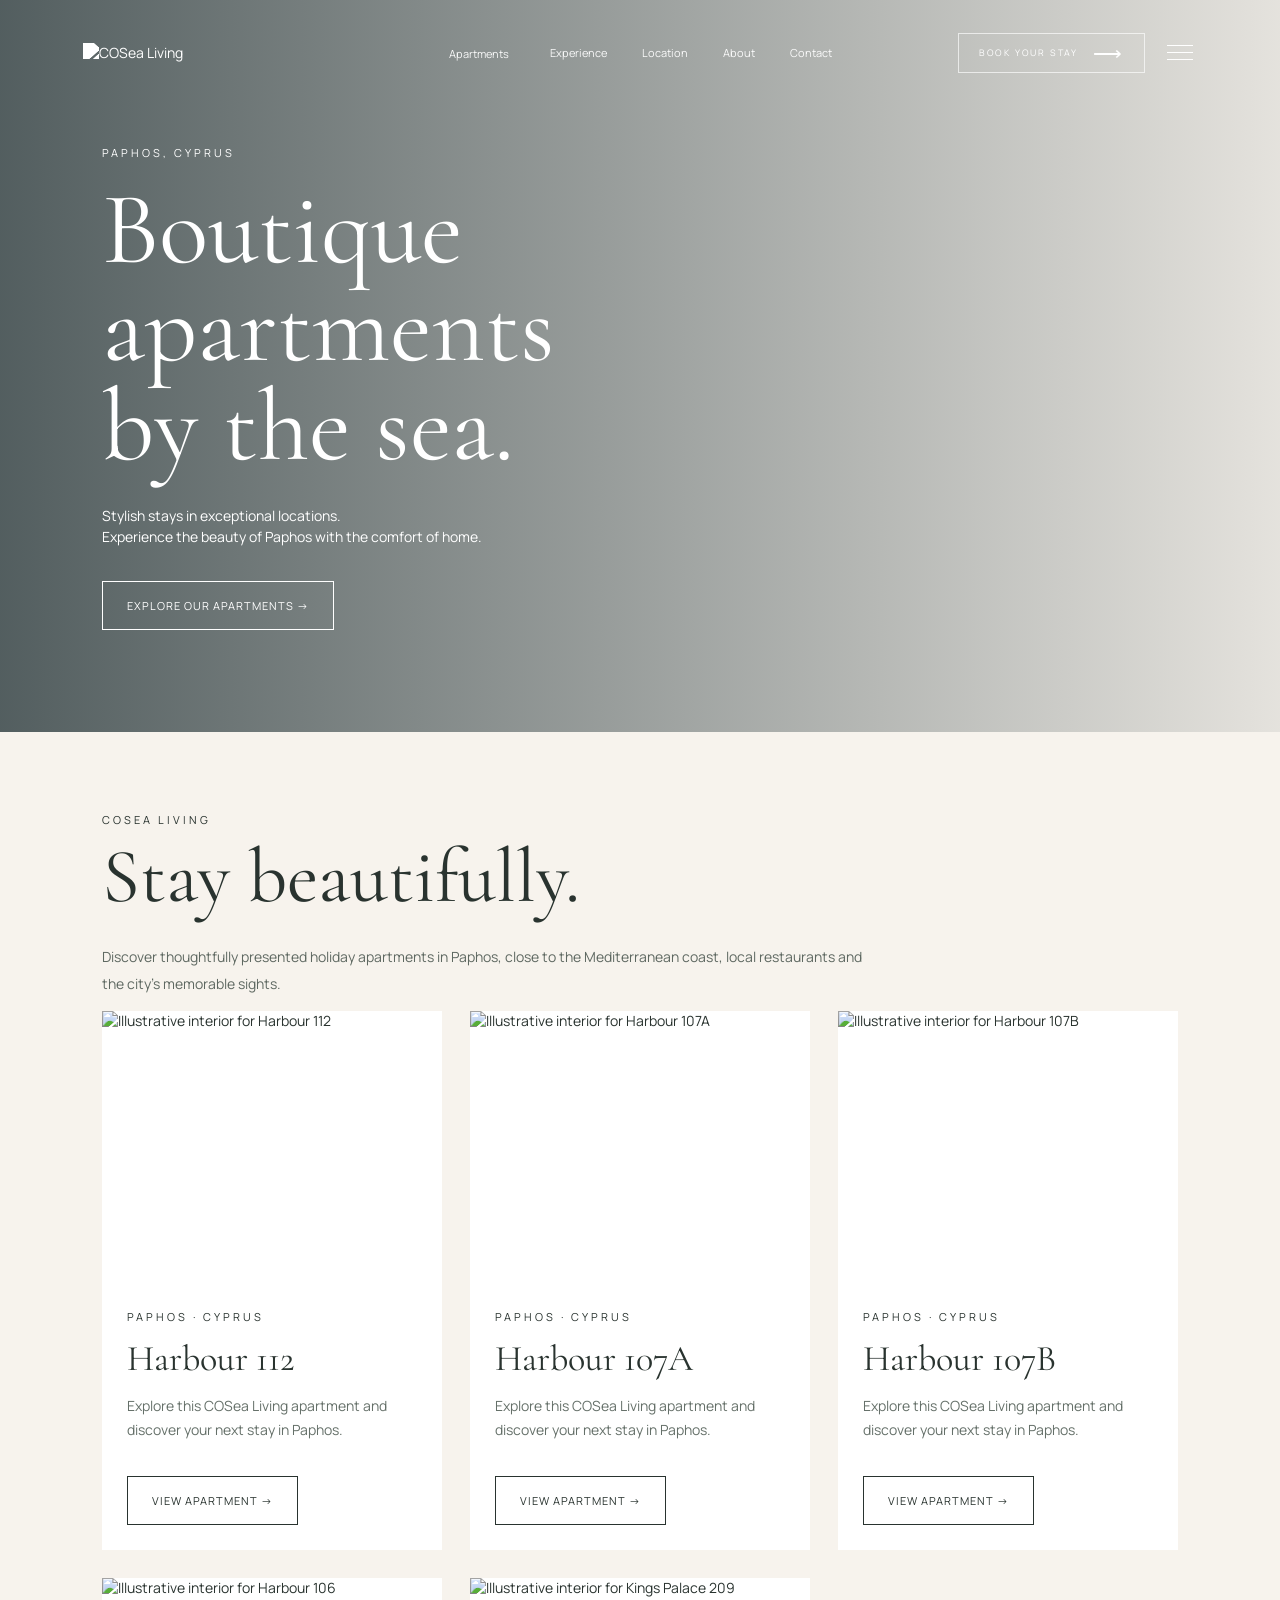
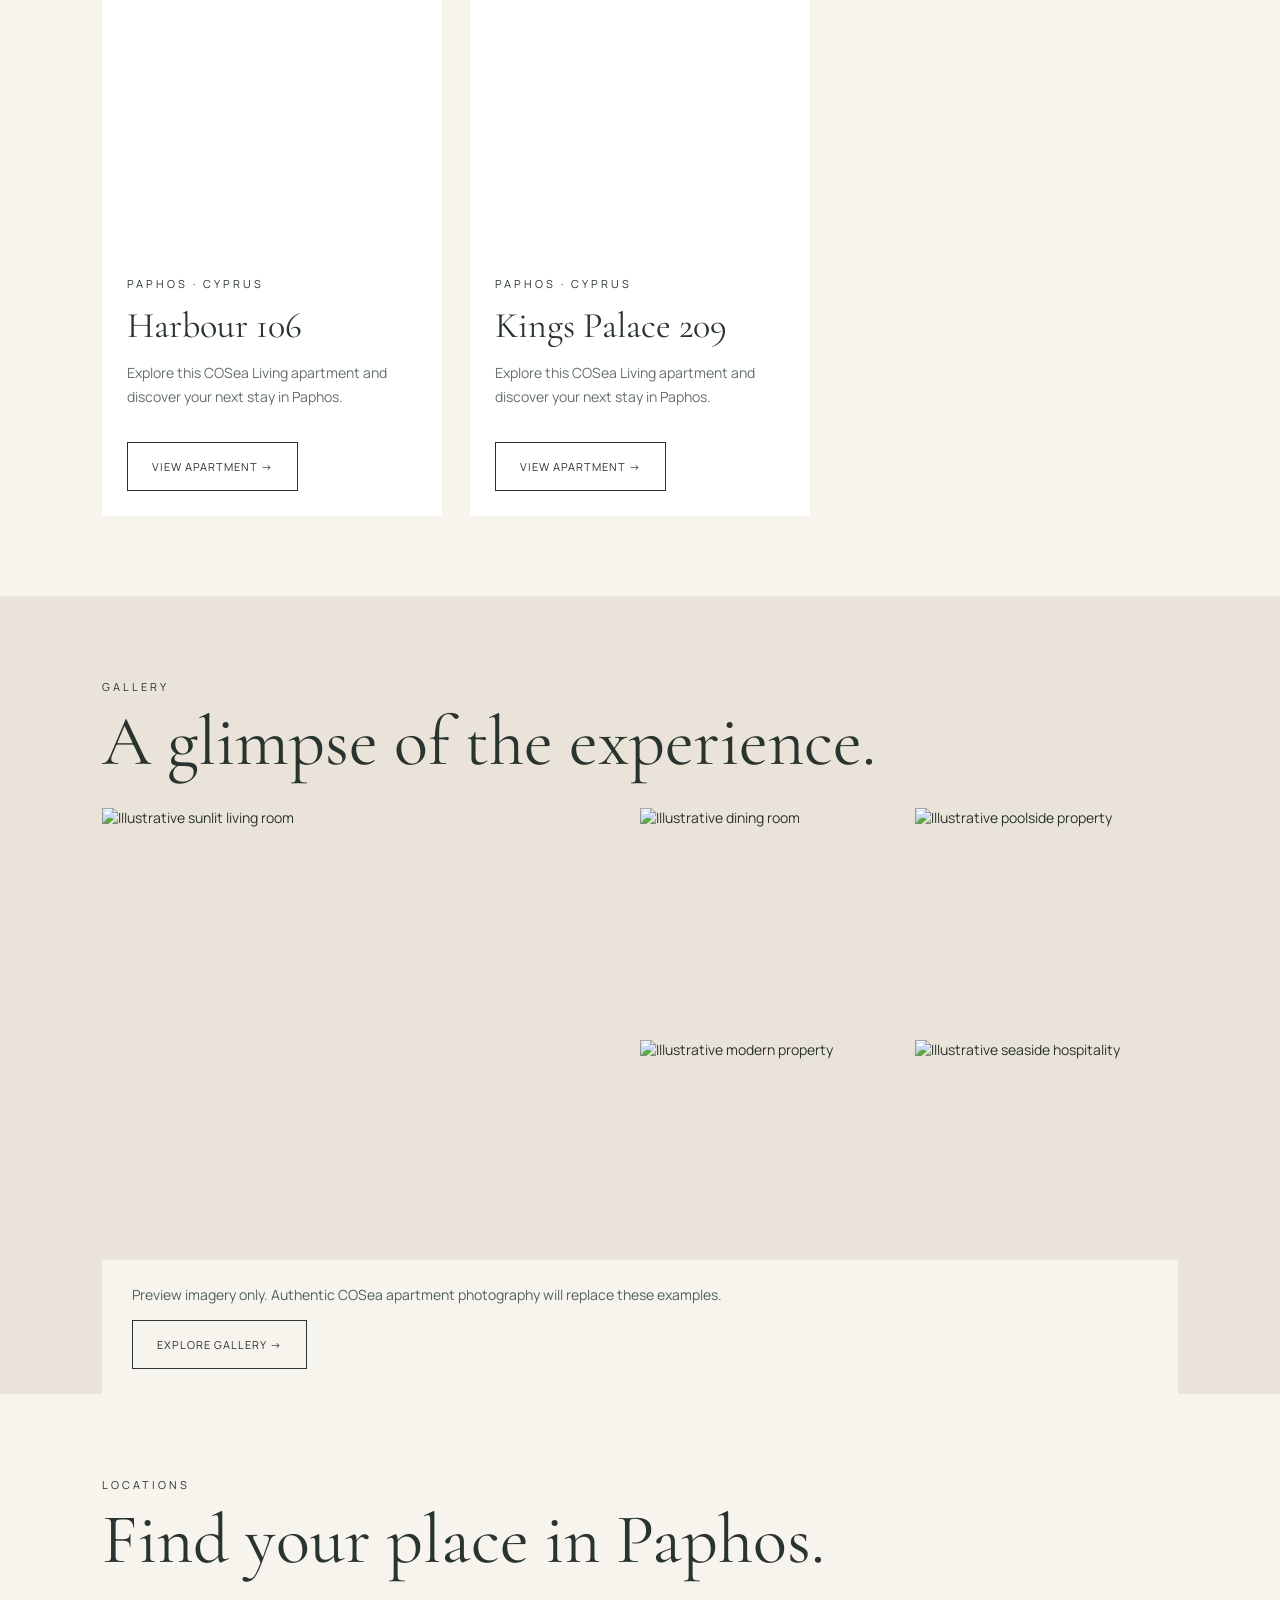
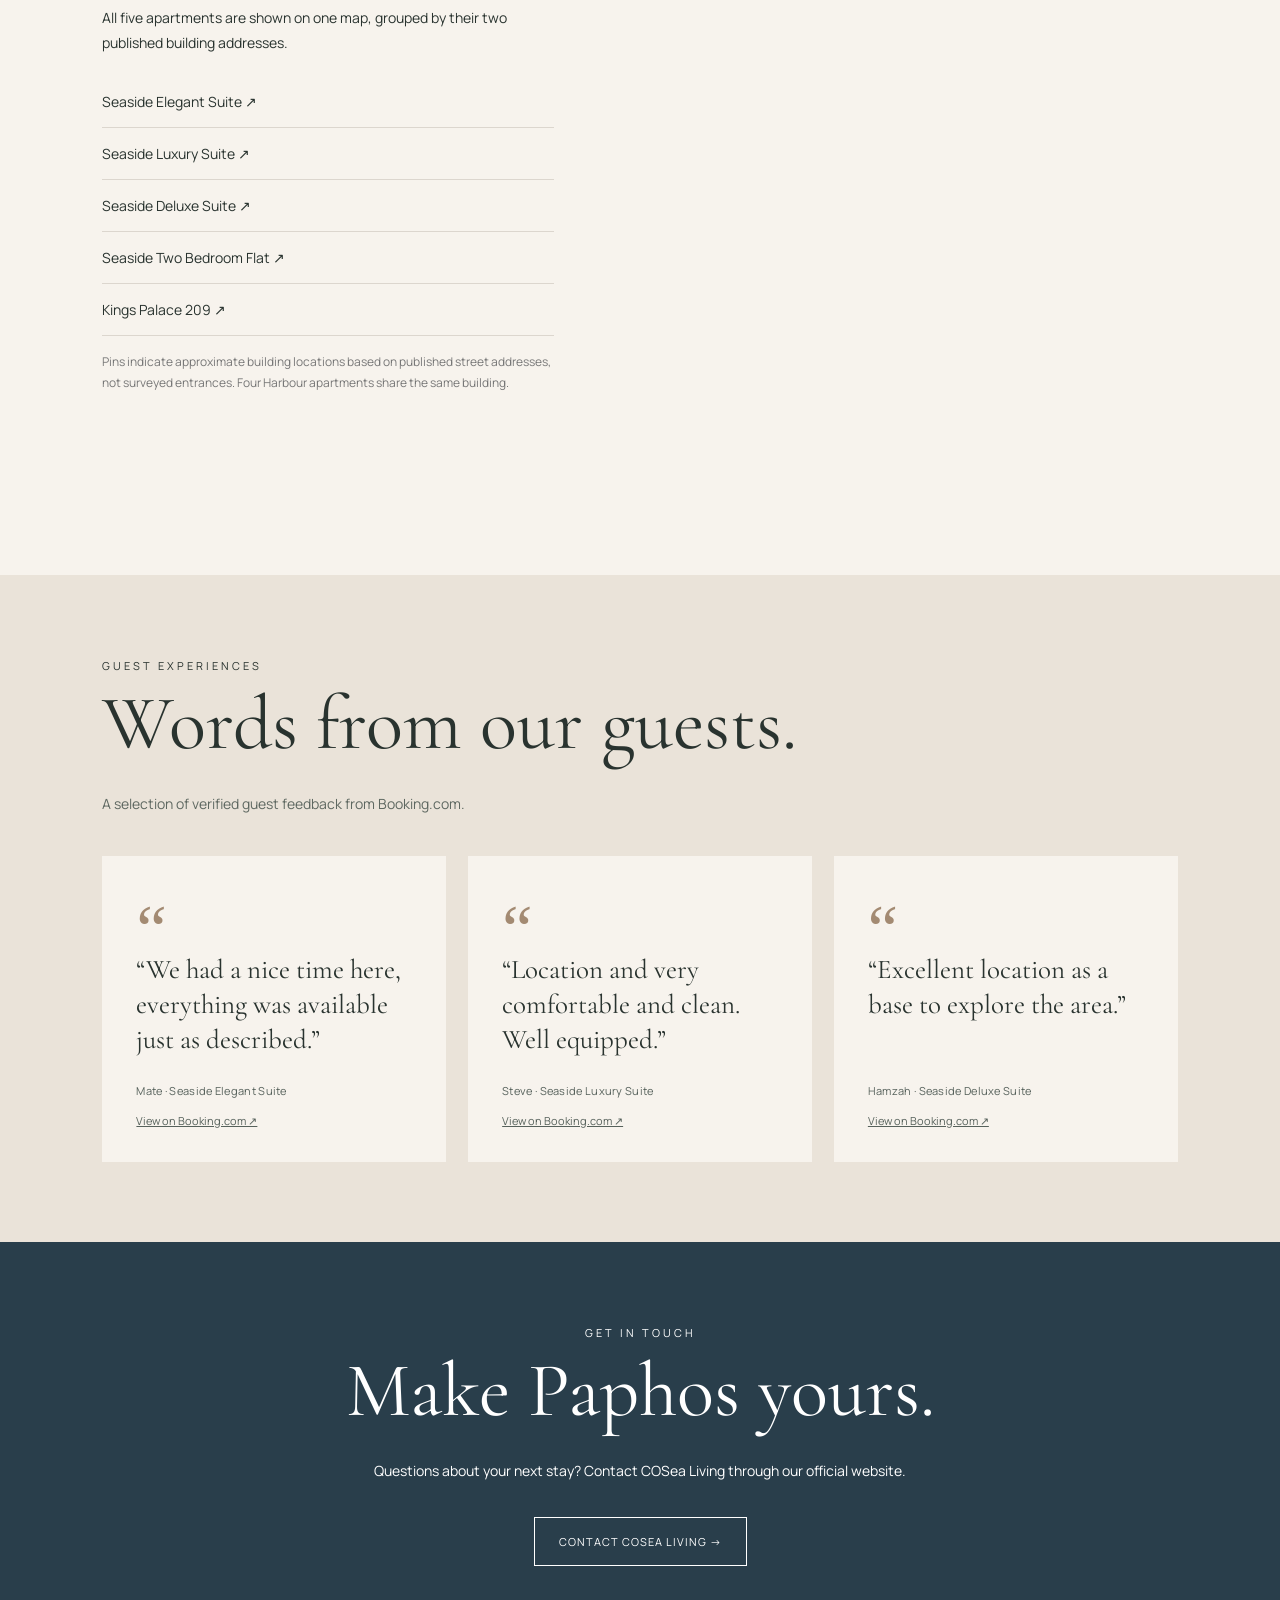
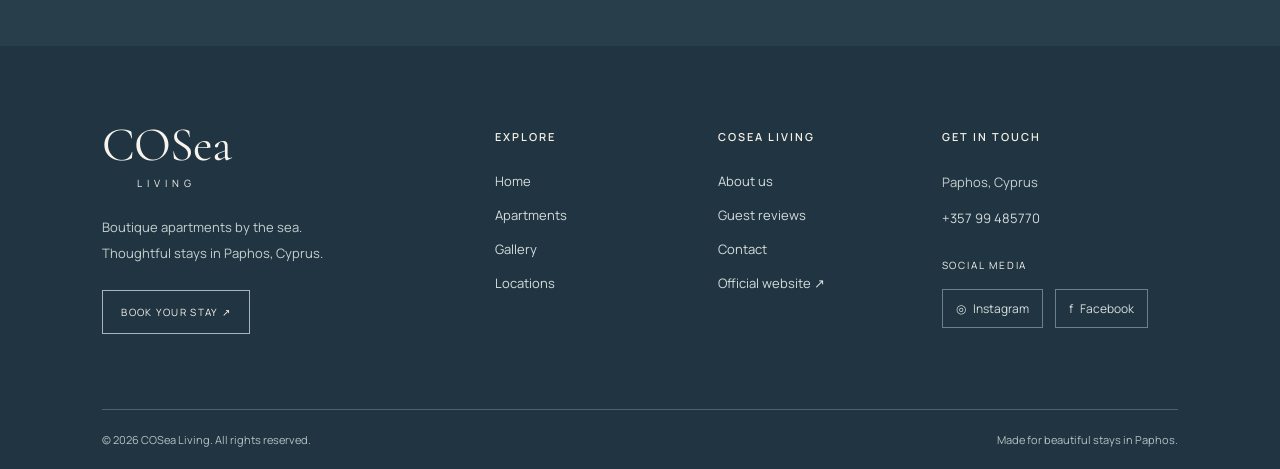
==== commit 2cf1702e: "Replace misaligned dropdown glyph with CSS chevron" ====
--- a/index.html
+++ b/index.html
@@ -1 +1 @@
-<!doctype html><html lang="en"><head><meta charset="utf-8"><meta name="viewport" content="width=device-width,initial-scale=1"><meta name="description" content="COSea Living boutique holiday apartments in Paphos, Cyprus"><title>Boutique apartments | COSea Living</title><link rel="stylesheet" href="/styles.css"><link rel="stylesheet" href="https://unpkg.com/leaflet@1.9.4/dist/leaflet.css"></head><body><header class="site-header"><a class="header-logo" href="/" aria-label="COSea Living home"><img src="https://cosealiving.com/wp-content/uploads/2022/08/viber_image_2022-08-11_14-42-48-900-removebg-preview.png" alt="COSea Living"></a><nav class="desktop-nav" aria-label="Main navigation"><div class="nav-dropdown"><a href="/apartments/">Apartments <span class="nav-chevron">⌄</span></a><div class="nav-dropdown-menu"><a href="/apartments/">All apartments</a><a href="/apartments/harbour-112/">Harbour 112</a><a href="/apartments/harbour-107a/">Harbour 107A</a><a href="/apartments/harbour-107b/">Harbour 107B</a><a href="/apartments/harbour-106/">Harbour 106</a><a href="/apartments/kings-palace-209/">Kings Palace 209</a></div></div><a href="/#gallery-preview">Experience</a><a href="/locations/">Location</a><a href="/#about">About</a><a href="/#contact">Contact</a></nav><div class="header-actions"><a class="book-button" href="https://cosealiving.com/" target="_blank" rel="noopener">BOOK YOUR STAY <span aria-hidden="true">⟶</span></a><details class="mobile-menu"><summary aria-label="Open navigation menu"><span></span><span></span><span></span></summary><nav aria-label="Additional navigation"><a href="/">Home</a><a href="/apartments/">Apartments</a><a href="/#gallery-preview">Experience</a><a href="/locations/">Location</a><a href="/#about">About</a><a href="/#contact">Contact</a></nav></details></div></header><main><section class="hero"><div><div class="eyebrow">PAPHOS, CYPRUS</div><h1>Boutique<br>apartments<br>by the sea.</h1><p>Stylish stays in exceptional locations.<br>Experience the beauty of Paphos with the comfort of home.</p><a class="btn" href="/apartments/">EXPLORE OUR APARTMENTS →</a></div></section><section class="section" id="about"><div class="eyebrow">COSea Living</div><h2>Stay beautifully.</h2><p class="muted">Discover thoughtfully presented holiday apartments in Paphos, close to the Mediterranean coast, local restaurants and the city's memorable sights.</p><div class="grid"><article class="tile"><a href="/apartments/harbour-112/"><img src="https://images.unsplash.com/photo-1600607687939-ce8a6c25118c?w=1100&q=85" alt="Illustrative interior for Harbour 112" loading="lazy"><div class="tile-content"><span class="eyebrow">Paphos · Cyprus</span><h3>Harbour 112</h3><p>Explore this COSea Living apartment and discover your next stay in Paphos.</p><span class="btn">VIEW APARTMENT →</span></div></a></article><article class="tile"><a href="/apartments/harbour-107a/"><img src="https://images.unsplash.com/photo-1600566753190-17f0baa2a6c3?w=1100&q=85" alt="Illustrative interior for Harbour 107A" loading="lazy"><div class="tile-content"><span class="eyebrow">Paphos · Cyprus</span><h3>Harbour 107A</h3><p>Explore this COSea Living apartment and discover your next stay in Paphos.</p><span class="btn">VIEW APARTMENT →</span></div></a></article><article class="tile"><a href="/apartments/harbour-107b/"><img src="https://images.unsplash.com/photo-1600585154340-be6161a56a0c?w=1100&q=85" alt="Illustrative interior for Harbour 107B" loading="lazy"><div class="tile-content"><span class="eyebrow">Paphos · Cyprus</span><h3>Harbour 107B</h3><p>Explore this COSea Living apartment and discover your next stay in Paphos.</p><span class="btn">VIEW APARTMENT →</span></div></a></article><article class="tile"><a href="/apartments/harbour-106/"><img src="https://images.unsplash.com/photo-1600607687920-4e2a09cf159d?w=1100&q=85" alt="Illustrative interior for Harbour 106" loading="lazy"><div class="tile-content"><span class="eyebrow">Paphos · Cyprus</span><h3>Harbour 106</h3><p>Explore this COSea Living apartment and discover your next stay in Paphos.</p><span class="btn">VIEW APARTMENT →</span></div></a></article><article class="tile"><a href="/apartments/kings-palace-209/"><img src="https://images.unsplash.com/photo-1600047509807-ba8f99d2cdde?w=1100&q=85" alt="Illustrative interior for Kings Palace 209" loading="lazy"><div class="tile-content"><span class="eyebrow">Paphos · Cyprus</span><h3>Kings Palace 209</h3><p>Explore this COSea Living apartment and discover your next stay in Paphos.</p><span class="btn">VIEW APARTMENT →</span></div></a></article></div></section><section class="section home-gallery" id="gallery-preview"><span class="eyebrow">GALLERY</span><h2>A glimpse of the experience.</h2><div class="mosaic"><div class="mosaic-main"><img src="https://images.unsplash.com/photo-1600210492486-724fe5c67fb0?w=1200&q=85" alt="Illustrative sunlit living room"></div><img src="https://images.unsplash.com/photo-1600607687920-4e2a09cf159d?w=800&q=85" alt="Illustrative dining room"><img src="https://images.unsplash.com/photo-1613490493576-7fde63acd811?w=800&q=85" alt="Illustrative poolside property"><img src="https://images.unsplash.com/photo-1600566753086-00f18fb6b3ea?w=800&q=85" alt="Illustrative modern property"><img src="https://images.unsplash.com/photo-1571896349842-33c89424de2d?w=800&q=85" alt="Illustrative seaside hospitality"></div><div class="mosaic-caption"><p>Preview imagery only. Authentic COSea apartment photography will replace these examples.</p><a class="btn" href="/gallery/">EXPLORE GALLERY →</a></div></section><section class="section home-locations" id="locations-preview"><span class="eyebrow">LOCATIONS</span><h2>Find your place in Paphos.</h2><div class="location-layout"><div><p>All five apartments are shown on one map, grouped by their two published building addresses.</p><div class="location-links"><a href="/apartments/harbour-112/">Seaside Elegant Suite ↗</a><a href="/apartments/harbour-107a/">Seaside Luxury Suite ↗</a><a href="/apartments/harbour-107b/">Seaside Deluxe Suite ↗</a><a href="/apartments/harbour-106/">Seaside Two Bedroom Flat ↗</a><a href="/apartments/kings-palace-209/">Kings Palace 209 ↗</a></div><p class="location-note">Pins indicate approximate building locations based on published street addresses, not surveyed entrances. Four Harbour apartments share the same building.</p></div><div id="home-map" aria-label="Approximate locations of COSea Living apartments in Paphos"></div></div></section><script src="https://unpkg.com/leaflet@1.9.4/dist/leaflet.js"></script><script>document.addEventListener('DOMContentLoaded',function(){if(!window.L)return;var m=L.map('home-map',{scrollWheelZoom:false}).setView([34.771,32.413],12);L.tileLayer('https://{s}.tile.openstreetmap.org/{z}/{x}/{y}.png',{attribution:'&copy; OpenStreetMap contributors'}).addTo(m);L.marker([34.755,32.418]).addTo(m).bindPopup('Four Harbour apartments — approximate location');L.marker([34.785,32.407]).addTo(m).bindPopup('Kings Palace 209 — approximate location');});</script><section class="section home-reviews" id="guest-reviews"><span class="eyebrow">GUEST EXPERIENCES</span><h2>Words from our guests.</h2><p class="muted">A selection of verified guest feedback from Booking.com.</p><div class="review-grid"><blockquote class="review-card"><div class="review-mark">“</div><p>“We had a nice time here, everything was available just as described.”</p><div class="review-credit">Mate · Seaside Elegant Suite</div><a href="https://www.booking.com/hotel/cy/cosea-living-seaside-elegant-suite-in-harbour-112.html" target="_blank" rel="noopener">View on Booking.com ↗</a></blockquote><blockquote class="review-card"><div class="review-mark">“</div><p>“Location and very comfortable and clean. Well equipped.”</p><div class="review-credit">Steve · Seaside Luxury Suite</div><a href="https://www.booking.com/hotel/cy/cosea-living-seaside-luxury-suite-in-harbour-107a.html" target="_blank" rel="noopener">View on Booking.com ↗</a></blockquote><blockquote class="review-card"><div class="review-mark">“</div><p>“Excellent location as a base to explore the area.”</p><div class="review-credit">Hamzah · Seaside Deluxe Suite</div><a href="https://www.booking.com/hotel/cy/cosea-living-seaside-deluxe-suite-in-harbour-107b.html" target="_blank" rel="noopener">View on Booking.com ↗</a></blockquote></div></section><section class="section home-contact" id="contact"><span class="eyebrow">GET IN TOUCH</span><h2>Make Paphos yours.</h2><p>Questions about your next stay? Contact COSea Living through our official website.</p><a class="btn" href="https://cosealiving.com/" target="_blank" rel="noopener">CONTACT COSEA LIVING →</a></section></main><footer class="site-footer"><div class="footer-main"><div class="footer-brand"><a href="/" class="footer-logo">COSea <small>LIVING</small></a><p>Boutique apartments by the sea.<br>Thoughtful stays in Paphos, Cyprus.</p><a class="footer-outline" href="https://cosealiving.com/" target="_blank" rel="noopener">BOOK YOUR STAY ↗</a></div><div class="footer-column"><h3>EXPLORE</h3><a href="/">Home</a><a href="/apartments/">Apartments</a><a href="/gallery/">Gallery</a><a href="/locations/">Locations</a></div><div class="footer-column"><h3>COSEA LIVING</h3><a href="/#about">About us</a><a href="/#guest-reviews">Guest reviews</a><a href="/#contact">Contact</a><a href="https://cosealiving.com/" target="_blank" rel="noopener">Official website ↗</a></div><div class="footer-column footer-connect"><h3>GET IN TOUCH</h3><p>Paphos, Cyprus</p><a href="tel:+35799485770">+357 99 485770</a><p class="footer-social-label">SOCIAL MEDIA</p><div class="footer-social"><a href="https://www.instagram.com/explore/search/keyword/?q=COSea%20Living" target="_blank" rel="noopener" aria-label="Search COSea Living on Instagram" title="Find COSea Living on Instagram">◎ <span>Instagram</span></a><a href="https://www.facebook.com/search/top?q=COSea%20Living" target="_blank" rel="noopener" aria-label="Search COSea Living on Facebook" title="Find COSea Living on Facebook">f <span>Facebook</span></a></div></div></div><div class="footer-bottom"><span>© 2026 COSea Living. All rights reserved.</span><span>Made for beautiful stays in Paphos.</span></div></footer></body></html>+<!doctype html><html lang="en"><head><meta charset="utf-8"><meta name="viewport" content="width=device-width,initial-scale=1"><meta name="description" content="COSea Living boutique holiday apartments in Paphos, Cyprus"><title>Boutique apartments | COSea Living</title><link rel="stylesheet" href="/styles.css"><link rel="stylesheet" href="https://unpkg.com/leaflet@1.9.4/dist/leaflet.css"></head><body><header class="site-header"><a class="header-logo" href="/" aria-label="COSea Living home"><img src="https://cosealiving.com/wp-content/uploads/2022/08/viber_image_2022-08-11_14-42-48-900-removebg-preview.png" alt="COSea Living"></a><nav class="desktop-nav" aria-label="Main navigation"><div class="nav-dropdown"><a href="/apartments/">Apartments <span class="nav-chevron" aria-hidden="true"></span></a><div class="nav-dropdown-menu"><a href="/apartments/">All apartments</a><a href="/apartments/harbour-112/">Harbour 112</a><a href="/apartments/harbour-107a/">Harbour 107A</a><a href="/apartments/harbour-107b/">Harbour 107B</a><a href="/apartments/harbour-106/">Harbour 106</a><a href="/apartments/kings-palace-209/">Kings Palace 209</a></div></div><a href="/#gallery-preview">Experience</a><a href="/locations/">Location</a><a href="/#about">About</a><a href="/#contact">Contact</a></nav><div class="header-actions"><a class="book-button" href="https://cosealiving.com/" target="_blank" rel="noopener">BOOK YOUR STAY <span aria-hidden="true">⟶</span></a><details class="mobile-menu"><summary aria-label="Open navigation menu"><span></span><span></span><span></span></summary><nav aria-label="Additional navigation"><a href="/">Home</a><a href="/apartments/">Apartments</a><a href="/#gallery-preview">Experience</a><a href="/locations/">Location</a><a href="/#about">About</a><a href="/#contact">Contact</a></nav></details></div></header><main><section class="hero"><div><div class="eyebrow">PAPHOS, CYPRUS</div><h1>Boutique<br>apartments<br>by the sea.</h1><p>Stylish stays in exceptional locations.<br>Experience the beauty of Paphos with the comfort of home.</p><a class="btn" href="/apartments/">EXPLORE OUR APARTMENTS →</a></div></section><section class="section" id="about"><div class="eyebrow">COSea Living</div><h2>Stay beautifully.</h2><p class="muted">Discover thoughtfully presented holiday apartments in Paphos, close to the Mediterranean coast, local restaurants and the city's memorable sights.</p><div class="grid"><article class="tile"><a href="/apartments/harbour-112/"><img src="https://images.unsplash.com/photo-1600607687939-ce8a6c25118c?w=1100&q=85" alt="Illustrative interior for Harbour 112" loading="lazy"><div class="tile-content"><span class="eyebrow">Paphos · Cyprus</span><h3>Harbour 112</h3><p>Explore this COSea Living apartment and discover your next stay in Paphos.</p><span class="btn">VIEW APARTMENT →</span></div></a></article><article class="tile"><a href="/apartments/harbour-107a/"><img src="https://images.unsplash.com/photo-1600566753190-17f0baa2a6c3?w=1100&q=85" alt="Illustrative interior for Harbour 107A" loading="lazy"><div class="tile-content"><span class="eyebrow">Paphos · Cyprus</span><h3>Harbour 107A</h3><p>Explore this COSea Living apartment and discover your next stay in Paphos.</p><span class="btn">VIEW APARTMENT →</span></div></a></article><article class="tile"><a href="/apartments/harbour-107b/"><img src="https://images.unsplash.com/photo-1600585154340-be6161a56a0c?w=1100&q=85" alt="Illustrative interior for Harbour 107B" loading="lazy"><div class="tile-content"><span class="eyebrow">Paphos · Cyprus</span><h3>Harbour 107B</h3><p>Explore this COSea Living apartment and discover your next stay in Paphos.</p><span class="btn">VIEW APARTMENT →</span></div></a></article><article class="tile"><a href="/apartments/harbour-106/"><img src="https://images.unsplash.com/photo-1600607687920-4e2a09cf159d?w=1100&q=85" alt="Illustrative interior for Harbour 106" loading="lazy"><div class="tile-content"><span class="eyebrow">Paphos · Cyprus</span><h3>Harbour 106</h3><p>Explore this COSea Living apartment and discover your next stay in Paphos.</p><span class="btn">VIEW APARTMENT →</span></div></a></article><article class="tile"><a href="/apartments/kings-palace-209/"><img src="https://images.unsplash.com/photo-1600047509807-ba8f99d2cdde?w=1100&q=85" alt="Illustrative interior for Kings Palace 209" loading="lazy"><div class="tile-content"><span class="eyebrow">Paphos · Cyprus</span><h3>Kings Palace 209</h3><p>Explore this COSea Living apartment and discover your next stay in Paphos.</p><span class="btn">VIEW APARTMENT →</span></div></a></article></div></section><section class="section home-gallery" id="gallery-preview"><span class="eyebrow">GALLERY</span><h2>A glimpse of the experience.</h2><div class="mosaic"><div class="mosaic-main"><img src="https://images.unsplash.com/photo-1600210492486-724fe5c67fb0?w=1200&q=85" alt="Illustrative sunlit living room"></div><img src="https://images.unsplash.com/photo-1600607687920-4e2a09cf159d?w=800&q=85" alt="Illustrative dining room"><img src="https://images.unsplash.com/photo-1613490493576-7fde63acd811?w=800&q=85" alt="Illustrative poolside property"><img src="https://images.unsplash.com/photo-1600566753086-00f18fb6b3ea?w=800&q=85" alt="Illustrative modern property"><img src="https://images.unsplash.com/photo-1571896349842-33c89424de2d?w=800&q=85" alt="Illustrative seaside hospitality"></div><div class="mosaic-caption"><p>Preview imagery only. Authentic COSea apartment photography will replace these examples.</p><a class="btn" href="/gallery/">EXPLORE GALLERY →</a></div></section><section class="section home-locations" id="locations-preview"><span class="eyebrow">LOCATIONS</span><h2>Find your place in Paphos.</h2><div class="location-layout"><div><p>All five apartments are shown on one map, grouped by their two published building addresses.</p><div class="location-links"><a href="/apartments/harbour-112/">Seaside Elegant Suite ↗</a><a href="/apartments/harbour-107a/">Seaside Luxury Suite ↗</a><a href="/apartments/harbour-107b/">Seaside Deluxe Suite ↗</a><a href="/apartments/harbour-106/">Seaside Two Bedroom Flat ↗</a><a href="/apartments/kings-palace-209/">Kings Palace 209 ↗</a></div><p class="location-note">Pins indicate approximate building locations based on published street addresses, not surveyed entrances. Four Harbour apartments share the same building.</p></div><div id="home-map" aria-label="Approximate locations of COSea Living apartments in Paphos"></div></div></section><script src="https://unpkg.com/leaflet@1.9.4/dist/leaflet.js"></script><script>document.addEventListener('DOMContentLoaded',function(){if(!window.L)return;var m=L.map('home-map',{scrollWheelZoom:false}).setView([34.771,32.413],12);L.tileLayer('https://{s}.tile.openstreetmap.org/{z}/{x}/{y}.png',{attribution:'&copy; OpenStreetMap contributors'}).addTo(m);L.marker([34.755,32.418]).addTo(m).bindPopup('Four Harbour apartments — approximate location');L.marker([34.785,32.407]).addTo(m).bindPopup('Kings Palace 209 — approximate location');});</script><section class="section home-reviews" id="guest-reviews"><span class="eyebrow">GUEST EXPERIENCES</span><h2>Words from our guests.</h2><p class="muted">A selection of verified guest feedback from Booking.com.</p><div class="review-grid"><blockquote class="review-card"><div class="review-mark">“</div><p>“We had a nice time here, everything was available just as described.”</p><div class="review-credit">Mate · Seaside Elegant Suite</div><a href="https://www.booking.com/hotel/cy/cosea-living-seaside-elegant-suite-in-harbour-112.html" target="_blank" rel="noopener">View on Booking.com ↗</a></blockquote><blockquote class="review-card"><div class="review-mark">“</div><p>“Location and very comfortable and clean. Well equipped.”</p><div class="review-credit">Steve · Seaside Luxury Suite</div><a href="https://www.booking.com/hotel/cy/cosea-living-seaside-luxury-suite-in-harbour-107a.html" target="_blank" rel="noopener">View on Booking.com ↗</a></blockquote><blockquote class="review-card"><div class="review-mark">“</div><p>“Excellent location as a base to explore the area.”</p><div class="review-credit">Hamzah · Seaside Deluxe Suite</div><a href="https://www.booking.com/hotel/cy/cosea-living-seaside-deluxe-suite-in-harbour-107b.html" target="_blank" rel="noopener">View on Booking.com ↗</a></blockquote></div></section><section class="section home-contact" id="contact"><span class="eyebrow">GET IN TOUCH</span><h2>Make Paphos yours.</h2><p>Questions about your next stay? Contact COSea Living through our official website.</p><a class="btn" href="https://cosealiving.com/" target="_blank" rel="noopener">CONTACT COSEA LIVING →</a></section></main><footer class="site-footer"><div class="footer-main"><div class="footer-brand"><a href="/" class="footer-logo">COSea <small>LIVING</small></a><p>Boutique apartments by the sea.<br>Thoughtful stays in Paphos, Cyprus.</p><a class="footer-outline" href="https://cosealiving.com/" target="_blank" rel="noopener">BOOK YOUR STAY ↗</a></div><div class="footer-column"><h3>EXPLORE</h3><a href="/">Home</a><a href="/apartments/">Apartments</a><a href="/gallery/">Gallery</a><a href="/locations/">Locations</a></div><div class="footer-column"><h3>COSEA LIVING</h3><a href="/#about">About us</a><a href="/#guest-reviews">Guest reviews</a><a href="/#contact">Contact</a><a href="https://cosealiving.com/" target="_blank" rel="noopener">Official website ↗</a></div><div class="footer-column footer-connect"><h3>GET IN TOUCH</h3><p>Paphos, Cyprus</p><a href="tel:+35799485770">+357 99 485770</a><p class="footer-social-label">SOCIAL MEDIA</p><div class="footer-social"><a href="https://www.instagram.com/explore/search/keyword/?q=COSea%20Living" target="_blank" rel="noopener" aria-label="Search COSea Living on Instagram" title="Find COSea Living on Instagram">◎ <span>Instagram</span></a><a href="https://www.facebook.com/search/top?q=COSea%20Living" target="_blank" rel="noopener" aria-label="Search COSea Living on Facebook" title="Find COSea Living on Facebook">f <span>Facebook</span></a></div></div></div><div class="footer-bottom"><span>© 2026 COSea Living. All rights reserved.</span><span>Made for beautiful stays in Paphos.</span></div></footer></body></html>
--- a/styles.css
+++ b/styles.css
@@ -1,7 +1,10 @@
 @import url('https://fonts.googleapis.com/css2?family=Cormorant+Garamond:wght@400;500&family=Manrope:wght@400;500;600&display=swap');
-*{box-sizing:border-box}body{margin:0;background:#f7f3ed;color:#29332f;font:14px Manrope,Arial,sans-serif}a{color:inherit;text-decoration:none}header{display:flex;align-items:center;justify-content:space-between;background:#293e4b;color:white;padding:14px 7%;gap:20px;min-height:74px}header img{width:92px;max-height:52px;object-fit:contain;filter:brightness(0) invert(1)}nav{display:flex;align-items:center;gap:26px;font-size:12px}nav a:hover{text-decoration:underline}.book-button{display:inline-flex;align-items:center;justify-content:center;border:1px solid #fff;background:transparent;color:#fff;padding:15px 23px;min-height:47px;font-size:11px;letter-spacing:1px;text-transform:uppercase;white-space:nowrap;transition:background .2s,color .2s}.book-button:hover,.book-button:focus-visible{background:#fff;color:#293e4b}h1,h2,h3{font-family:'Cormorant Garamond',Georgia,serif;font-weight:400}h1{font-size:clamp(64px,8vw,120px);line-height:.96;margin:20px 0 30px}h2{font-size:clamp(44px,6vw,80px);line-height:1;margin:12px 0 28px}h3{font-size:36px;margin:12px 0}.section{padding:80px 8%}.eyebrow{font-size:11px;letter-spacing:3px;text-transform:uppercase}.muted{color:#5e6861;line-height:1.9;max-width:760px}.btn{display:inline-flex;border:1px solid #29332f;padding:16px 24px;font-size:11px;letter-spacing:1px;text-transform:uppercase;margin-top:20px;background:transparent}.btn:hover{background:#29332f;color:#fff}.hero{background:linear-gradient(90deg,#17282cbb,#17282c15),url('https://images.pexels.com/photos/19075385/pexels-photo-19075385.jpeg?auto=compress&cs=tinysrgb&w=1920') center/cover;min-height:80vh;display:flex;align-items:center;padding:8%;color:white}.hero{background-size:cover;background-position:center center;background-repeat:no-repeat;min-height:clamp(560px,78vh,850px)}@media(min-width:1200px){.hero{background-position:center 54%}}.hero .btn{border-color:#fff;color:#fff}.hero .btn:hover{background:#fff;color:#293e4b}.hero p{max-width:450px;line-height:1.5}.grid{display:grid;grid-template-columns:repeat(3,minmax(0,1fr));gap:28px}.tile{background:#fff;overflow:hidden}.tile img{width:100%;height:270px;object-fit:cover;display:block}.tile-content{padding:25px}.tile-content p{line-height:1.7;color:#657069}.page-hero{padding:95px 8% 65px;background:#e8e6dd}.page-hero h1{font-size:clamp(58px,7vw,100px)}.gallery-grid{display:grid;grid-template-columns:repeat(3,minmax(0,1fr));gap:24px}.gallery-grid figure{margin:0;background:#fff}.gallery-grid img{width:100%;height:260px;object-fit:cover;display:block}.gallery-grid figcaption{padding:17px 20px;font-size:13px}footer{background:#293e4b;color:#fff;padding:45px 8%;display:flex;justify-content:space-between;gap:20px;flex-wrap:wrap}footer a{text-decoration:underline}.detail-image{width:100%;max-height:620px;object-fit:cover}.split{display:grid;grid-template-columns:1fr 1fr;gap:50px;align-items:center}.split img{width:100%;height:420px;object-fit:cover}#map{height:480px;width:100%;background:#e3e7e2}@media(max-width:800px){header{padding:14px 5%;flex-wrap:wrap}header img{width:85px}nav{order:3;width:100%;justify-content:center;gap:16px;flex-wrap:wrap;font-size:11px}.book-button{padding:12px 15px;font-size:10px}.grid,.gallery-grid,.split{grid-template-columns:1fr 1fr}.hero{min-height:70vh}}@media(max-width:550px){.grid,.gallery-grid,.split{grid-template-columns:1fr}.section{padding:55px 6%}.hero{padding:9% 6%}.tile img{height:230px}h1{font-size:65px}}
+*{box-sizing:border-box}body{margin:0;background:#f7f3ed;color:#29332f;font:14px Manrope,Arial,sans-serif}a{color:inherit;text-decoration:none}header{display:flex;align-items:center;justify-content:space-between;background:#293e4b;color:white;padding:14px 7%;gap:20px;min-height:74px}header img{width:92px;max-height:52px;object-fit:contain;filter:brightness(0) invert(1)}nav{display:flex;align-items:center;gap:26px;font-size:12px}nav a:hover{text-decoration:underline}.book-button{display:inline-flex;align-items:center;justify-content:center;border:1px solid #fff;background:transparent;color:#fff;padding:15px 23px;min-height:47px;font-size:11px;letter-spacing:1px;text-transform:uppercase;white-space:nowrap;transition:background .2s,color .2s}.book-button:hover,.book-button:focus-visible{background:#fff;color:#293e4b}h1,h2,h3{font-family:'Cormorant Garamond',Georgia,serif;font-weight:400}h1{font-size:clamp(64px,8vw,120px);line-height:.96;margin:20px 0 30px}h2{font-size:clamp(44px,6vw,80px);line-height:1;margin:12px 0 28px}h3{font-size:36px;margin:12px 0}.section{padding:80px 8%}.eyebrow{font-size:11px;letter-spacing:3px;text-transform:uppercase}.muted{color:#5e6861;line-height:1.9;max-width:760px}.btn{display:inline-flex;border:1px solid #29332f;padding:16px 24px;font-size:11px;letter-spacing:1px;text-transform:uppercase;margin-top:20px;background:transparent}.btn:hover{background:#29332f;color:#fff}.hero{background:linear-gradient(90deg,#17282cbb,#17282c15),url('https://images.unsplash.com/photo-1613490493576-7fde63acd811?auto=format&fit=crop&w=3200&q=95') center/cover;min-height:80vh;display:flex;align-items:center;padding:8%;color:white}.hero{background-size:cover;background-position:center center;background-repeat:no-repeat;min-height:clamp(560px,78vh,850px)}@media(min-width:1200px){.hero{background-position:center 54%}}.hero .btn{border-color:#fff;color:#fff}.hero .btn:hover{background:#fff;color:#293e4b}.hero p{max-width:450px;line-height:1.5}.grid{display:grid;grid-template-columns:repeat(3,minmax(0,1fr));gap:28px}.tile{background:#fff;overflow:hidden}.tile img{width:100%;height:270px;object-fit:cover;display:block}.tile-content{padding:25px}.tile-content p{line-height:1.7;color:#657069}.page-hero{padding:95px 8% 65px;background:#e8e6dd}.page-hero h1{font-size:clamp(58px,7vw,100px)}.gallery-grid{display:grid;grid-template-columns:repeat(3,minmax(0,1fr));gap:24px}.gallery-grid figure{margin:0;background:#fff}.gallery-grid img{width:100%;height:260px;object-fit:cover;display:block}.gallery-grid figcaption{padding:17px 20px;font-size:13px}footer{background:#293e4b;color:#fff;padding:45px 8%;display:flex;justify-content:space-between;gap:20px;flex-wrap:wrap}footer a{text-decoration:underline}.detail-image{width:100%;max-height:620px;object-fit:cover}.split{display:grid;grid-template-columns:1fr 1fr;gap:50px;align-items:center}.split img{width:100%;height:420px;object-fit:cover}#map{height:480px;width:100%;background:#e3e7e2}@media(max-width:800px){header{padding:14px 5%;flex-wrap:wrap}header img{width:85px}nav{order:3;width:100%;justify-content:center;gap:16px;flex-wrap:wrap;font-size:11px}.book-button{padding:12px 15px;font-size:10px}.grid,.gallery-grid,.split{grid-template-columns:1fr 1fr}.hero{min-height:70vh}}@media(max-width:550px){.grid,.gallery-grid,.split{grid-template-columns:1fr}.section{padding:55px 6%}.hero{padding:9% 6%}.tile img{height:230px}h1{font-size:65px}}
 .home-gallery{background:#eae3d9;padding-bottom:0}.home-gallery h2,.home-locations h2{font-size:clamp(48px,5.5vw,83px);margin:12px 0 30px}.mosaic{display:grid;grid-template-columns:2fr 1fr 1fr;grid-template-rows:220px 220px;gap:12px}.mosaic img{width:100%;height:100%;object-fit:cover;display:block}.mosaic-main{grid-row:span 2;overflow:hidden}.mosaic-caption{background:#f7f3ed;padding:25px 30px}.mosaic-caption p{margin:0;color:#52615b}.mosaic-caption .btn{margin-top:16px}.home-locations{background:#f7f3ed}.location-layout{display:grid;grid-template-columns:42% 58%;gap:30px;align-items:start}.location-layout p{line-height:1.8;margin-top:0}.location-links{margin:20px 0 15px}.location-links a{display:block;padding:16px 0;border-bottom:1px solid #dcd6ce}.location-links a:hover{color:#91735e}.location-note{font-size:12px;color:#777}.location-layout #home-map{height:490px;min-width:0;z-index:0}@media(max-width:800px){.mosaic{grid-template-rows:170px 170px}.location-layout{grid-template-columns:1fr}.location-layout #home-map{height:420px}}@media(max-width:550px){.mosaic{grid-template-columns:1fr 1fr;grid-template-rows:240px 150px 150px}.mosaic-main{grid-column:span 2;grid-row:span 1}.mosaic-caption{padding:20px}.location-layout #home-map{height:350px}}
 
 .home-reviews{background:#eae3d9}.home-reviews h2,.home-contact h2{font-size:clamp(48px,6vw,80px)}.review-grid{display:grid;grid-template-columns:repeat(3,minmax(0,1fr));gap:22px;margin-top:38px}.review-card{margin:0;background:#f7f3ed;padding:34px;display:flex;flex-direction:column;min-height:265px}.review-mark{font:68px Georgia,serif;color:#a38a72;height:50px}.review-card p{font:27px/1.3 'Cormorant Garamond',Georgia,serif;flex:1;margin:12px 0 26px}.review-credit{font-size:11px;letter-spacing:.3px;color:#56615b}.review-card a{font-size:11px;text-decoration:underline;margin-top:15px;color:#56615b}.home-contact{text-align:center;background:#293e4b;color:white}.home-contact p{line-height:1.8}.home-contact .btn{color:white;border-color:white}.home-contact .btn:hover{background:white;color:#293e4b}html{scroll-behavior:smooth}#about,#contact{scroll-margin-top:20px}@media(max-width:800px){.review-grid{grid-template-columns:1fr}.review-card{min-height:190px}}
 /* Full-width site footer */
 .site-footer{display:block;background:#203541;color:#f7f3ed;padding:75px 8% 0}.footer-main{display:grid;grid-template-columns:2fr 1fr 1fr 1.4fr;gap:55px;padding-bottom:75px}.footer-brand{max-width:350px}.footer-logo{font:48px/1 'Cormorant Garamond',Georgia,serif;text-decoration:none!important;display:inline-flex;flex-direction:column;letter-spacing:-1px}.footer-logo small{font:10px Manrope,sans-serif;letter-spacing:5px;margin-top:7px;text-align:center}.footer-brand p{font-size:13px;line-height:2;color:#c6d0d0;margin:24px 0}.footer-outline{display:inline-block;border:1px solid #a5b6bc;padding:14px 18px;font-size:10px;letter-spacing:1.3px;text-decoration:none!important}.footer-outline:hover{background:#f7f3ed;color:#203541}.footer-column{display:flex;flex-direction:column;align-items:flex-start;gap:16px}.footer-column h3{font:600 11px Manrope,sans-serif;letter-spacing:2px;margin:8px 0 12px;color:#f6f0e7}.footer-column>a{font-size:13px;color:#d5dddd;text-decoration:none}.footer-column>a:hover,.footer-social a:hover{color:#fff;text-decoration:underline}.footer-column p{font-size:13px;line-height:1.6;color:#c6d0d0;margin:0}.footer-column .footer-social-label{margin-top:14px;font-size:10px;letter-spacing:1.8px;color:#f7f3ed}.footer-social{display:flex;flex-wrap:wrap;gap:12px}.footer-social a{border:1px solid #69818b;padding:10px 13px;display:inline-flex;align-items:center;gap:7px;font-size:12px;text-decoration:none;color:#d5dddd}.footer-social a:first-letter{font-weight:700;font-size:17px}.footer-bottom{display:flex;justify-content:space-between;gap:15px;border-top:1px solid #4d626b;padding:22px 0;font-size:11px;color:#b4c3c5;flex-wrap:wrap}@media(max-width:950px){.footer-main{grid-template-columns:1fr 1fr;gap:45px}}@media(max-width:550px){.site-footer{padding:55px 6% 0}.footer-main{grid-template-columns:1fr 1fr;gap:38px}.footer-brand{grid-column:span 2}.footer-connect{grid-column:span 2}.footer-bottom{flex-direction:column;gap:8px}}
+
+/* Reference-inspired transparent navigation */
+.site-header{position:relative;z-index:20;display:grid;grid-template-columns:1fr auto 1fr;align-items:center;min-height:105px;padding:18px 6.5%;gap:25px;background:#293e4b;color:white}.site-header .header-logo{justify-self:start}.site-header .header-logo img{width:116px;max-height:83px;object-fit:contain;filter:brightness(0) invert(1)}.site-header .desktop-nav{display:flex;align-items:center;justify-content:center;gap:35px;font-size:11px;white-space:nowrap}.site-header .desktop-nav>a,.nav-dropdown>a{opacity:.94}.site-header .desktop-nav>a:hover,.nav-dropdown>a:hover{opacity:1;text-decoration:none}.nav-dropdown{position:relative;padding:18px 0}.nav-chevron{font-size:14px;margin-left:6px}.nav-dropdown-menu{display:none;position:absolute;top:100%;left:-20px;min-width:210px;background:#233844;box-shadow:0 12px 30px #0002;padding:13px 0}.nav-dropdown:hover .nav-dropdown-menu,.nav-dropdown:focus-within .nav-dropdown-menu{display:flex;flex-direction:column}.nav-dropdown-menu a{padding:9px 18px;font-size:11px}.nav-dropdown-menu a:hover{background:#ffffff19}.header-actions{display:flex;align-items:center;justify-content:flex-end;gap:22px}.site-header .book-button{min-height:40px;padding:12px 20px;font-size:9px;letter-spacing:1.8px;border:1px solid #ffffffa8}.site-header .book-button span{font-size:20px;margin-left:15px;line-height:0}.mobile-menu{position:relative}.mobile-menu summary{list-style:none;cursor:pointer;width:30px;height:28px;display:flex;flex-direction:column;justify-content:center;gap:6px}.mobile-menu summary::-webkit-details-marker{display:none}.mobile-menu summary span{width:26px;height:1px;background:#fff;display:block}.mobile-menu nav{position:absolute;right:0;top:calc(100% + 19px);width:230px;background:#233844;padding:15px;display:flex;flex-direction:column;align-items:stretch;gap:0;box-shadow:0 12px 25px #0003}.mobile-menu nav a{font-size:12px;padding:12px 10px}.mobile-menu nav a:hover{background:#ffffff1a}body:has(>.site-header + main > .hero)>.site-header{position:absolute;top:0;left:0;width:100%;background:transparent}body:has(>.site-header + main > .hero) .hero{padding-top:145px}@media(max-width:1000px){.site-header{grid-template-columns:1fr auto}.site-header .desktop-nav{display:none}}@media(max-width:600px){.site-header{min-height:88px;padding:12px 5%}.site-header .header-logo img{width:95px;max-height:68px}.header-actions{gap:12px}.site-header .book-button{font-size:8px;letter-spacing:.7px;padding:11px 10px}.site-header .book-button span{margin-left:6px}.mobile-menu nav{right:-5px}body:has(>.site-header + main > .hero) .hero{padding-top:130px}}
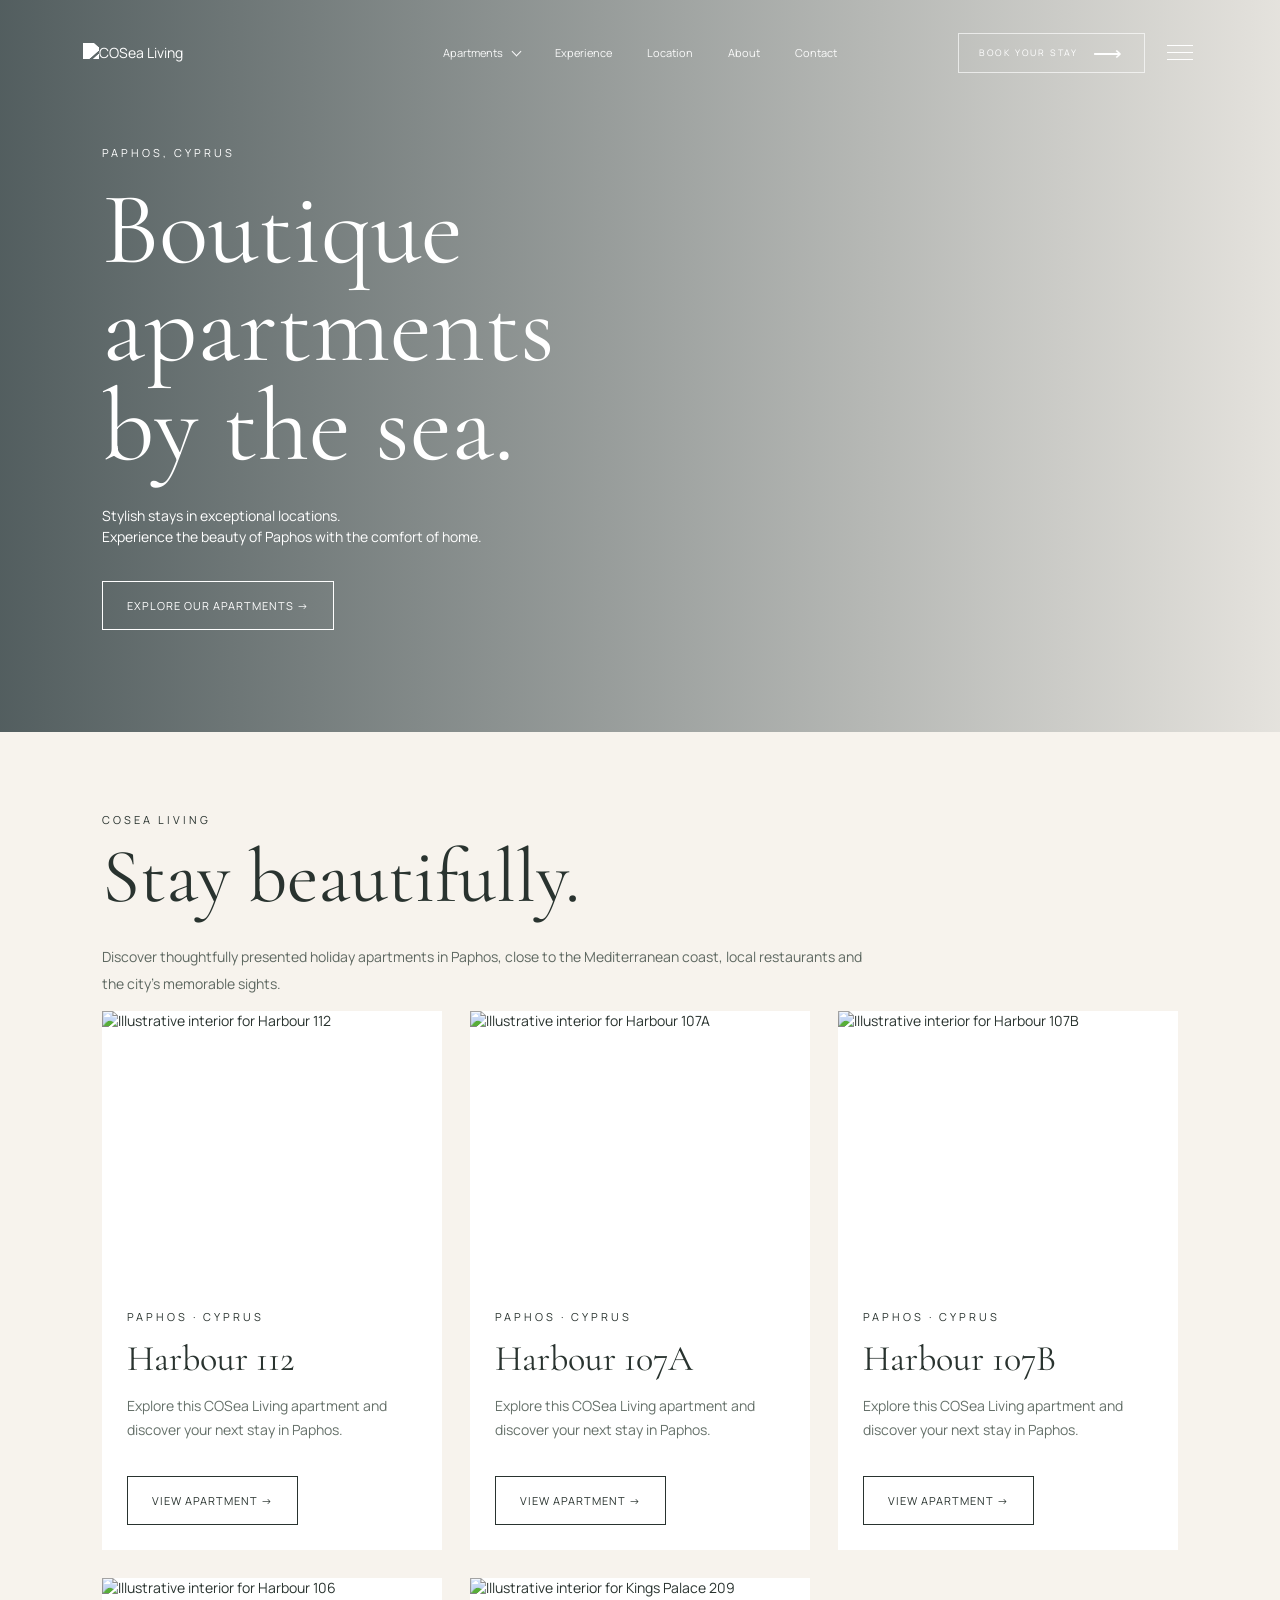
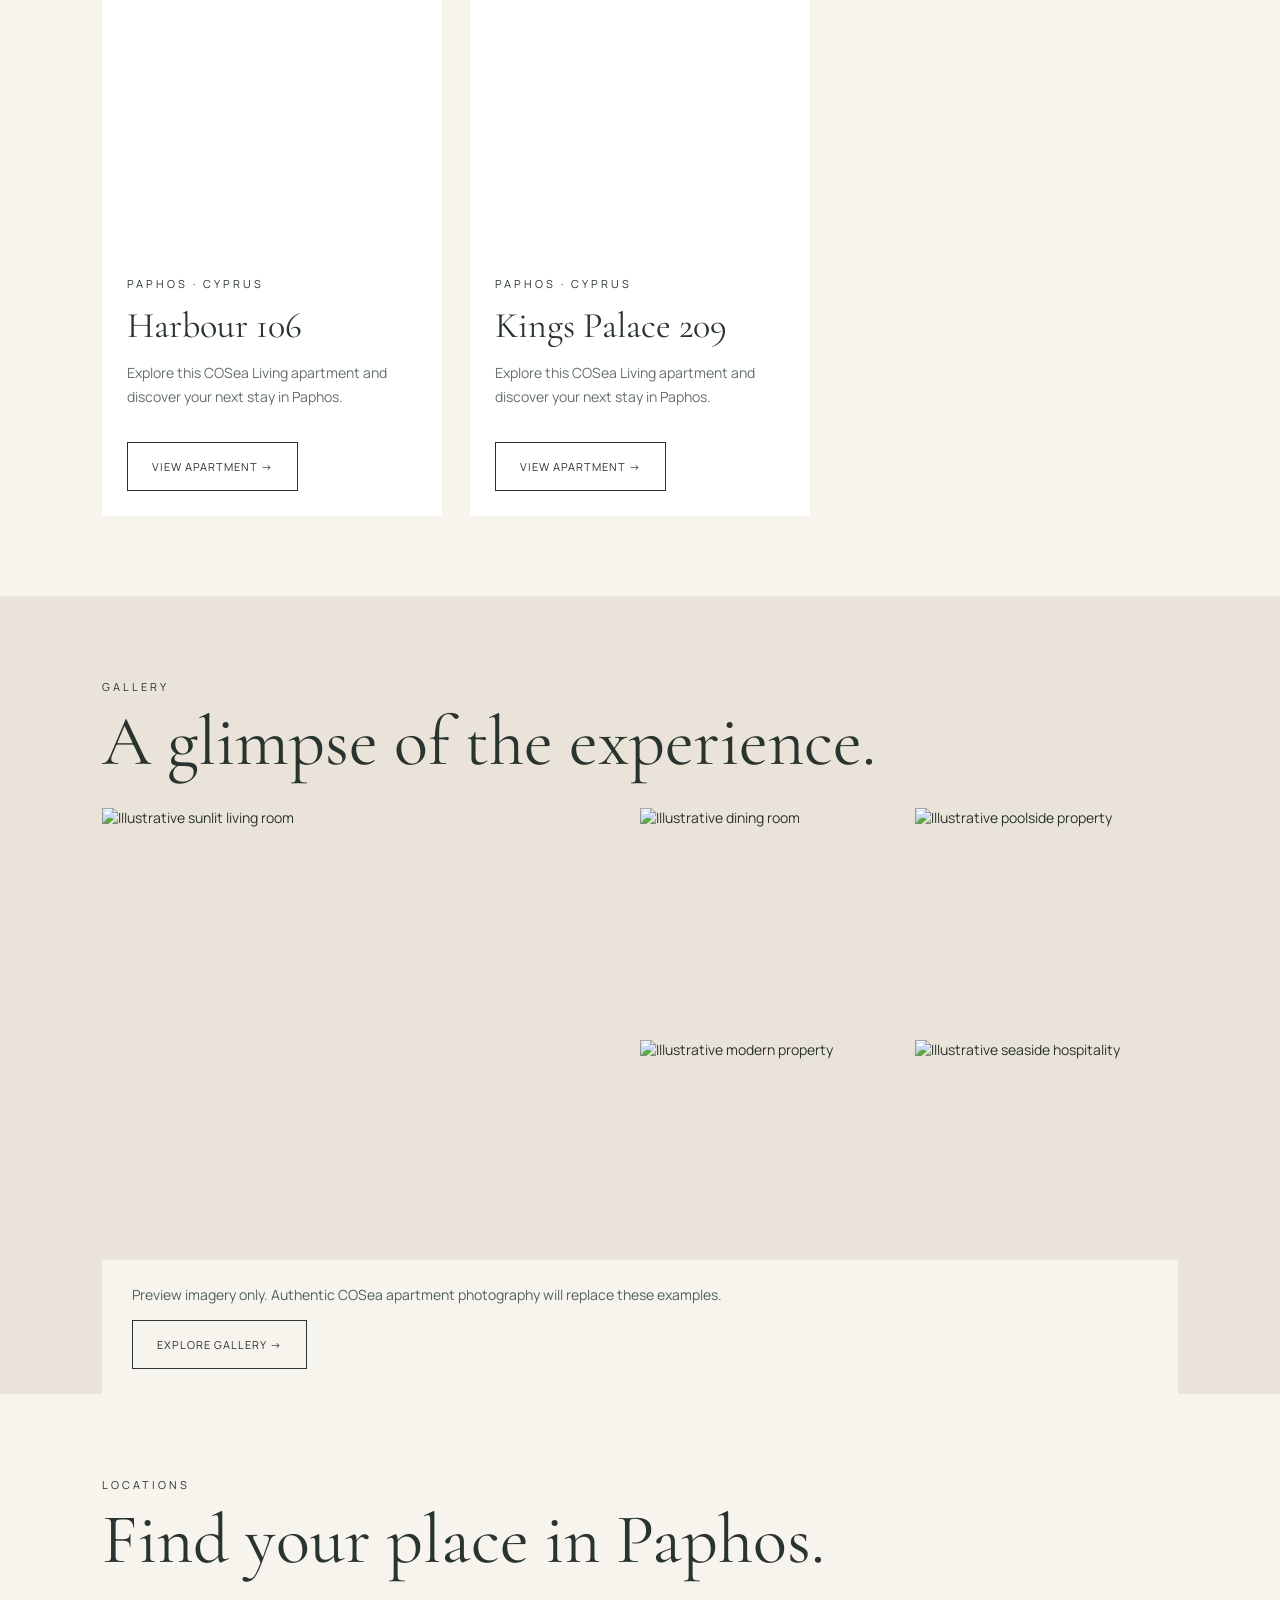
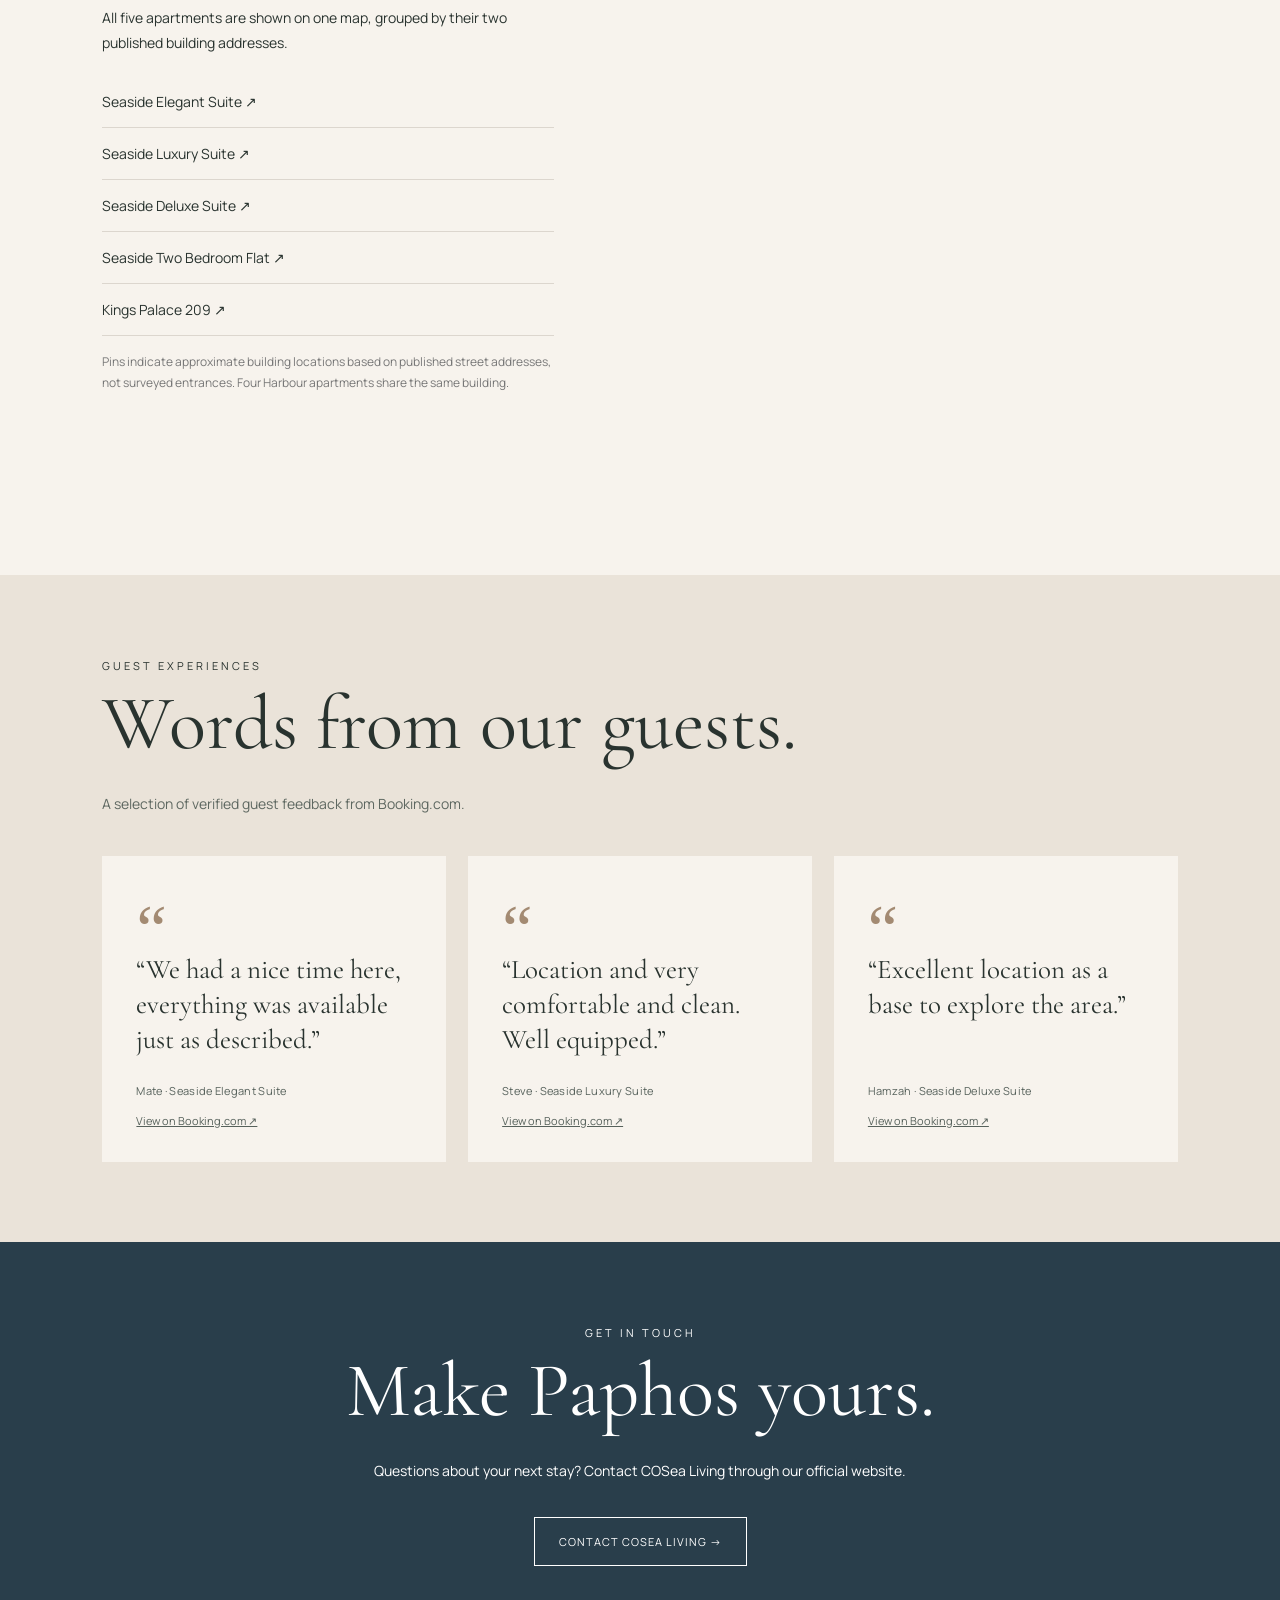
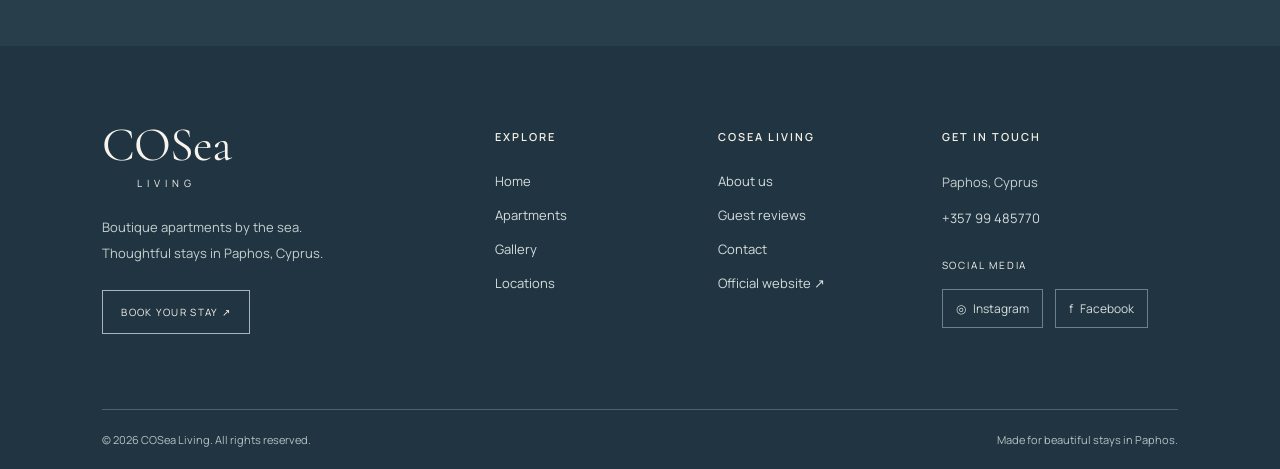
==== commit 0dd23db2: "Remove redundant All apartments entry from dropdown" ====
--- a/index.html
+++ b/index.html
@@ -1 +1 @@
-<!doctype html><html lang="en"><head><meta charset="utf-8"><meta name="viewport" content="width=device-width,initial-scale=1"><meta name="description" content="COSea Living boutique holiday apartments in Paphos, Cyprus"><title>Boutique apartments | COSea Living</title><link rel="stylesheet" href="/styles.css"><link rel="stylesheet" href="https://unpkg.com/leaflet@1.9.4/dist/leaflet.css"></head><body><header class="site-header"><a class="header-logo" href="/" aria-label="COSea Living home"><img src="https://cosealiving.com/wp-content/uploads/2022/08/viber_image_2022-08-11_14-42-48-900-removebg-preview.png" alt="COSea Living"></a><nav class="desktop-nav" aria-label="Main navigation"><div class="nav-dropdown"><a href="/apartments/">Apartments <span class="nav-chevron" aria-hidden="true"></span></a><div class="nav-dropdown-menu"><a href="/apartments/">All apartments</a><a href="/apartments/harbour-112/">Harbour 112</a><a href="/apartments/harbour-107a/">Harbour 107A</a><a href="/apartments/harbour-107b/">Harbour 107B</a><a href="/apartments/harbour-106/">Harbour 106</a><a href="/apartments/kings-palace-209/">Kings Palace 209</a></div></div><a href="/#gallery-preview">Experience</a><a href="/locations/">Location</a><a href="/#about">About</a><a href="/#contact">Contact</a></nav><div class="header-actions"><a class="book-button" href="https://cosealiving.com/" target="_blank" rel="noopener">BOOK YOUR STAY <span aria-hidden="true">⟶</span></a><details class="mobile-menu"><summary aria-label="Open navigation menu"><span></span><span></span><span></span></summary><nav aria-label="Additional navigation"><a href="/">Home</a><a href="/apartments/">Apartments</a><a href="/#gallery-preview">Experience</a><a href="/locations/">Location</a><a href="/#about">About</a><a href="/#contact">Contact</a></nav></details></div></header><main><section class="hero"><div><div class="eyebrow">PAPHOS, CYPRUS</div><h1>Boutique<br>apartments<br>by the sea.</h1><p>Stylish stays in exceptional locations.<br>Experience the beauty of Paphos with the comfort of home.</p><a class="btn" href="/apartments/">EXPLORE OUR APARTMENTS →</a></div></section><section class="section" id="about"><div class="eyebrow">COSea Living</div><h2>Stay beautifully.</h2><p class="muted">Discover thoughtfully presented holiday apartments in Paphos, close to the Mediterranean coast, local restaurants and the city's memorable sights.</p><div class="grid"><article class="tile"><a href="/apartments/harbour-112/"><img src="https://images.unsplash.com/photo-1600607687939-ce8a6c25118c?w=1100&q=85" alt="Illustrative interior for Harbour 112" loading="lazy"><div class="tile-content"><span class="eyebrow">Paphos · Cyprus</span><h3>Harbour 112</h3><p>Explore this COSea Living apartment and discover your next stay in Paphos.</p><span class="btn">VIEW APARTMENT →</span></div></a></article><article class="tile"><a href="/apartments/harbour-107a/"><img src="https://images.unsplash.com/photo-1600566753190-17f0baa2a6c3?w=1100&q=85" alt="Illustrative interior for Harbour 107A" loading="lazy"><div class="tile-content"><span class="eyebrow">Paphos · Cyprus</span><h3>Harbour 107A</h3><p>Explore this COSea Living apartment and discover your next stay in Paphos.</p><span class="btn">VIEW APARTMENT →</span></div></a></article><article class="tile"><a href="/apartments/harbour-107b/"><img src="https://images.unsplash.com/photo-1600585154340-be6161a56a0c?w=1100&q=85" alt="Illustrative interior for Harbour 107B" loading="lazy"><div class="tile-content"><span class="eyebrow">Paphos · Cyprus</span><h3>Harbour 107B</h3><p>Explore this COSea Living apartment and discover your next stay in Paphos.</p><span class="btn">VIEW APARTMENT →</span></div></a></article><article class="tile"><a href="/apartments/harbour-106/"><img src="https://images.unsplash.com/photo-1600607687920-4e2a09cf159d?w=1100&q=85" alt="Illustrative interior for Harbour 106" loading="lazy"><div class="tile-content"><span class="eyebrow">Paphos · Cyprus</span><h3>Harbour 106</h3><p>Explore this COSea Living apartment and discover your next stay in Paphos.</p><span class="btn">VIEW APARTMENT →</span></div></a></article><article class="tile"><a href="/apartments/kings-palace-209/"><img src="https://images.unsplash.com/photo-1600047509807-ba8f99d2cdde?w=1100&q=85" alt="Illustrative interior for Kings Palace 209" loading="lazy"><div class="tile-content"><span class="eyebrow">Paphos · Cyprus</span><h3>Kings Palace 209</h3><p>Explore this COSea Living apartment and discover your next stay in Paphos.</p><span class="btn">VIEW APARTMENT →</span></div></a></article></div></section><section class="section home-gallery" id="gallery-preview"><span class="eyebrow">GALLERY</span><h2>A glimpse of the experience.</h2><div class="mosaic"><div class="mosaic-main"><img src="https://images.unsplash.com/photo-1600210492486-724fe5c67fb0?w=1200&q=85" alt="Illustrative sunlit living room"></div><img src="https://images.unsplash.com/photo-1600607687920-4e2a09cf159d?w=800&q=85" alt="Illustrative dining room"><img src="https://images.unsplash.com/photo-1613490493576-7fde63acd811?w=800&q=85" alt="Illustrative poolside property"><img src="https://images.unsplash.com/photo-1600566753086-00f18fb6b3ea?w=800&q=85" alt="Illustrative modern property"><img src="https://images.unsplash.com/photo-1571896349842-33c89424de2d?w=800&q=85" alt="Illustrative seaside hospitality"></div><div class="mosaic-caption"><p>Preview imagery only. Authentic COSea apartment photography will replace these examples.</p><a class="btn" href="/gallery/">EXPLORE GALLERY →</a></div></section><section class="section home-locations" id="locations-preview"><span class="eyebrow">LOCATIONS</span><h2>Find your place in Paphos.</h2><div class="location-layout"><div><p>All five apartments are shown on one map, grouped by their two published building addresses.</p><div class="location-links"><a href="/apartments/harbour-112/">Seaside Elegant Suite ↗</a><a href="/apartments/harbour-107a/">Seaside Luxury Suite ↗</a><a href="/apartments/harbour-107b/">Seaside Deluxe Suite ↗</a><a href="/apartments/harbour-106/">Seaside Two Bedroom Flat ↗</a><a href="/apartments/kings-palace-209/">Kings Palace 209 ↗</a></div><p class="location-note">Pins indicate approximate building locations based on published street addresses, not surveyed entrances. Four Harbour apartments share the same building.</p></div><div id="home-map" aria-label="Approximate locations of COSea Living apartments in Paphos"></div></div></section><script src="https://unpkg.com/leaflet@1.9.4/dist/leaflet.js"></script><script>document.addEventListener('DOMContentLoaded',function(){if(!window.L)return;var m=L.map('home-map',{scrollWheelZoom:false}).setView([34.771,32.413],12);L.tileLayer('https://{s}.tile.openstreetmap.org/{z}/{x}/{y}.png',{attribution:'&copy; OpenStreetMap contributors'}).addTo(m);L.marker([34.755,32.418]).addTo(m).bindPopup('Four Harbour apartments — approximate location');L.marker([34.785,32.407]).addTo(m).bindPopup('Kings Palace 209 — approximate location');});</script><section class="section home-reviews" id="guest-reviews"><span class="eyebrow">GUEST EXPERIENCES</span><h2>Words from our guests.</h2><p class="muted">A selection of verified guest feedback from Booking.com.</p><div class="review-grid"><blockquote class="review-card"><div class="review-mark">“</div><p>“We had a nice time here, everything was available just as described.”</p><div class="review-credit">Mate · Seaside Elegant Suite</div><a href="https://www.booking.com/hotel/cy/cosea-living-seaside-elegant-suite-in-harbour-112.html" target="_blank" rel="noopener">View on Booking.com ↗</a></blockquote><blockquote class="review-card"><div class="review-mark">“</div><p>“Location and very comfortable and clean. Well equipped.”</p><div class="review-credit">Steve · Seaside Luxury Suite</div><a href="https://www.booking.com/hotel/cy/cosea-living-seaside-luxury-suite-in-harbour-107a.html" target="_blank" rel="noopener">View on Booking.com ↗</a></blockquote><blockquote class="review-card"><div class="review-mark">“</div><p>“Excellent location as a base to explore the area.”</p><div class="review-credit">Hamzah · Seaside Deluxe Suite</div><a href="https://www.booking.com/hotel/cy/cosea-living-seaside-deluxe-suite-in-harbour-107b.html" target="_blank" rel="noopener">View on Booking.com ↗</a></blockquote></div></section><section class="section home-contact" id="contact"><span class="eyebrow">GET IN TOUCH</span><h2>Make Paphos yours.</h2><p>Questions about your next stay? Contact COSea Living through our official website.</p><a class="btn" href="https://cosealiving.com/" target="_blank" rel="noopener">CONTACT COSEA LIVING →</a></section></main><footer class="site-footer"><div class="footer-main"><div class="footer-brand"><a href="/" class="footer-logo">COSea <small>LIVING</small></a><p>Boutique apartments by the sea.<br>Thoughtful stays in Paphos, Cyprus.</p><a class="footer-outline" href="https://cosealiving.com/" target="_blank" rel="noopener">BOOK YOUR STAY ↗</a></div><div class="footer-column"><h3>EXPLORE</h3><a href="/">Home</a><a href="/apartments/">Apartments</a><a href="/gallery/">Gallery</a><a href="/locations/">Locations</a></div><div class="footer-column"><h3>COSEA LIVING</h3><a href="/#about">About us</a><a href="/#guest-reviews">Guest reviews</a><a href="/#contact">Contact</a><a href="https://cosealiving.com/" target="_blank" rel="noopener">Official website ↗</a></div><div class="footer-column footer-connect"><h3>GET IN TOUCH</h3><p>Paphos, Cyprus</p><a href="tel:+35799485770">+357 99 485770</a><p class="footer-social-label">SOCIAL MEDIA</p><div class="footer-social"><a href="https://www.instagram.com/explore/search/keyword/?q=COSea%20Living" target="_blank" rel="noopener" aria-label="Search COSea Living on Instagram" title="Find COSea Living on Instagram">◎ <span>Instagram</span></a><a href="https://www.facebook.com/search/top?q=COSea%20Living" target="_blank" rel="noopener" aria-label="Search COSea Living on Facebook" title="Find COSea Living on Facebook">f <span>Facebook</span></a></div></div></div><div class="footer-bottom"><span>© 2026 COSea Living. All rights reserved.</span><span>Made for beautiful stays in Paphos.</span></div></footer></body></html>+<!doctype html><html lang="en"><head><meta charset="utf-8"><meta name="viewport" content="width=device-width,initial-scale=1"><meta name="description" content="COSea Living boutique holiday apartments in Paphos, Cyprus"><title>Boutique apartments | COSea Living</title><link rel="stylesheet" href="/styles.css"><link rel="stylesheet" href="https://unpkg.com/leaflet@1.9.4/dist/leaflet.css"></head><body><header class="site-header"><a class="header-logo" href="/" aria-label="COSea Living home"><img src="https://cosealiving.com/wp-content/uploads/2022/08/viber_image_2022-08-11_14-42-48-900-removebg-preview.png" alt="COSea Living"></a><nav class="desktop-nav" aria-label="Main navigation"><div class="nav-dropdown"><a href="/apartments/">Apartments <span class="nav-chevron" aria-hidden="true"></span></a><div class="nav-dropdown-menu"><a href="/apartments/harbour-112/">Harbour 112</a><a href="/apartments/harbour-107a/">Harbour 107A</a><a href="/apartments/harbour-107b/">Harbour 107B</a><a href="/apartments/harbour-106/">Harbour 106</a><a href="/apartments/kings-palace-209/">Kings Palace 209</a></div></div><a href="/#gallery-preview">Experience</a><a href="/locations/">Location</a><a href="/#about">About</a><a href="/#contact">Contact</a></nav><div class="header-actions"><a class="book-button" href="https://cosealiving.com/" target="_blank" rel="noopener">BOOK YOUR STAY <span aria-hidden="true">⟶</span></a><details class="mobile-menu"><summary aria-label="Open navigation menu"><span></span><span></span><span></span></summary><nav aria-label="Additional navigation"><a href="/">Home</a><a href="/apartments/">Apartments</a><a href="/#gallery-preview">Experience</a><a href="/locations/">Location</a><a href="/#about">About</a><a href="/#contact">Contact</a></nav></details></div></header><main><section class="hero"><div><div class="eyebrow">PAPHOS, CYPRUS</div><h1>Boutique<br>apartments<br>by the sea.</h1><p>Stylish stays in exceptional locations.<br>Experience the beauty of Paphos with the comfort of home.</p><a class="btn" href="/apartments/">EXPLORE OUR APARTMENTS →</a></div></section><section class="section" id="about"><div class="eyebrow">COSea Living</div><h2>Stay beautifully.</h2><p class="muted">Discover thoughtfully presented holiday apartments in Paphos, close to the Mediterranean coast, local restaurants and the city's memorable sights.</p><div class="grid"><article class="tile"><a href="/apartments/harbour-112/"><img src="https://images.unsplash.com/photo-1600607687939-ce8a6c25118c?w=1100&q=85" alt="Illustrative interior for Harbour 112" loading="lazy"><div class="tile-content"><span class="eyebrow">Paphos · Cyprus</span><h3>Harbour 112</h3><p>Explore this COSea Living apartment and discover your next stay in Paphos.</p><span class="btn">VIEW APARTMENT →</span></div></a></article><article class="tile"><a href="/apartments/harbour-107a/"><img src="https://images.unsplash.com/photo-1600566753190-17f0baa2a6c3?w=1100&q=85" alt="Illustrative interior for Harbour 107A" loading="lazy"><div class="tile-content"><span class="eyebrow">Paphos · Cyprus</span><h3>Harbour 107A</h3><p>Explore this COSea Living apartment and discover your next stay in Paphos.</p><span class="btn">VIEW APARTMENT →</span></div></a></article><article class="tile"><a href="/apartments/harbour-107b/"><img src="https://images.unsplash.com/photo-1600585154340-be6161a56a0c?w=1100&q=85" alt="Illustrative interior for Harbour 107B" loading="lazy"><div class="tile-content"><span class="eyebrow">Paphos · Cyprus</span><h3>Harbour 107B</h3><p>Explore this COSea Living apartment and discover your next stay in Paphos.</p><span class="btn">VIEW APARTMENT →</span></div></a></article><article class="tile"><a href="/apartments/harbour-106/"><img src="https://images.unsplash.com/photo-1600607687920-4e2a09cf159d?w=1100&q=85" alt="Illustrative interior for Harbour 106" loading="lazy"><div class="tile-content"><span class="eyebrow">Paphos · Cyprus</span><h3>Harbour 106</h3><p>Explore this COSea Living apartment and discover your next stay in Paphos.</p><span class="btn">VIEW APARTMENT →</span></div></a></article><article class="tile"><a href="/apartments/kings-palace-209/"><img src="https://images.unsplash.com/photo-1600047509807-ba8f99d2cdde?w=1100&q=85" alt="Illustrative interior for Kings Palace 209" loading="lazy"><div class="tile-content"><span class="eyebrow">Paphos · Cyprus</span><h3>Kings Palace 209</h3><p>Explore this COSea Living apartment and discover your next stay in Paphos.</p><span class="btn">VIEW APARTMENT →</span></div></a></article></div></section><section class="section home-gallery" id="gallery-preview"><span class="eyebrow">GALLERY</span><h2>A glimpse of the experience.</h2><div class="mosaic"><div class="mosaic-main"><img src="https://images.unsplash.com/photo-1600210492486-724fe5c67fb0?w=1200&q=85" alt="Illustrative sunlit living room"></div><img src="https://images.unsplash.com/photo-1600607687920-4e2a09cf159d?w=800&q=85" alt="Illustrative dining room"><img src="https://images.unsplash.com/photo-1613490493576-7fde63acd811?w=800&q=85" alt="Illustrative poolside property"><img src="https://images.unsplash.com/photo-1600566753086-00f18fb6b3ea?w=800&q=85" alt="Illustrative modern property"><img src="https://images.unsplash.com/photo-1571896349842-33c89424de2d?w=800&q=85" alt="Illustrative seaside hospitality"></div><div class="mosaic-caption"><p>Preview imagery only. Authentic COSea apartment photography will replace these examples.</p><a class="btn" href="/gallery/">EXPLORE GALLERY →</a></div></section><section class="section home-locations" id="locations-preview"><span class="eyebrow">LOCATIONS</span><h2>Find your place in Paphos.</h2><div class="location-layout"><div><p>All five apartments are shown on one map, grouped by their two published building addresses.</p><div class="location-links"><a href="/apartments/harbour-112/">Seaside Elegant Suite ↗</a><a href="/apartments/harbour-107a/">Seaside Luxury Suite ↗</a><a href="/apartments/harbour-107b/">Seaside Deluxe Suite ↗</a><a href="/apartments/harbour-106/">Seaside Two Bedroom Flat ↗</a><a href="/apartments/kings-palace-209/">Kings Palace 209 ↗</a></div><p class="location-note">Pins indicate approximate building locations based on published street addresses, not surveyed entrances. Four Harbour apartments share the same building.</p></div><div id="home-map" aria-label="Approximate locations of COSea Living apartments in Paphos"></div></div></section><script src="https://unpkg.com/leaflet@1.9.4/dist/leaflet.js"></script><script>document.addEventListener('DOMContentLoaded',function(){if(!window.L)return;var m=L.map('home-map',{scrollWheelZoom:false}).setView([34.771,32.413],12);L.tileLayer('https://{s}.tile.openstreetmap.org/{z}/{x}/{y}.png',{attribution:'&copy; OpenStreetMap contributors'}).addTo(m);L.marker([34.755,32.418]).addTo(m).bindPopup('Four Harbour apartments — approximate location');L.marker([34.785,32.407]).addTo(m).bindPopup('Kings Palace 209 — approximate location');});</script><section class="section home-reviews" id="guest-reviews"><span class="eyebrow">GUEST EXPERIENCES</span><h2>Words from our guests.</h2><p class="muted">A selection of verified guest feedback from Booking.com.</p><div class="review-grid"><blockquote class="review-card"><div class="review-mark">“</div><p>“We had a nice time here, everything was available just as described.”</p><div class="review-credit">Mate · Seaside Elegant Suite</div><a href="https://www.booking.com/hotel/cy/cosea-living-seaside-elegant-suite-in-harbour-112.html" target="_blank" rel="noopener">View on Booking.com ↗</a></blockquote><blockquote class="review-card"><div class="review-mark">“</div><p>“Location and very comfortable and clean. Well equipped.”</p><div class="review-credit">Steve · Seaside Luxury Suite</div><a href="https://www.booking.com/hotel/cy/cosea-living-seaside-luxury-suite-in-harbour-107a.html" target="_blank" rel="noopener">View on Booking.com ↗</a></blockquote><blockquote class="review-card"><div class="review-mark">“</div><p>“Excellent location as a base to explore the area.”</p><div class="review-credit">Hamzah · Seaside Deluxe Suite</div><a href="https://www.booking.com/hotel/cy/cosea-living-seaside-deluxe-suite-in-harbour-107b.html" target="_blank" rel="noopener">View on Booking.com ↗</a></blockquote></div></section><section class="section home-contact" id="contact"><span class="eyebrow">GET IN TOUCH</span><h2>Make Paphos yours.</h2><p>Questions about your next stay? Contact COSea Living through our official website.</p><a class="btn" href="https://cosealiving.com/" target="_blank" rel="noopener">CONTACT COSEA LIVING →</a></section></main><footer class="site-footer"><div class="footer-main"><div class="footer-brand"><a href="/" class="footer-logo">COSea <small>LIVING</small></a><p>Boutique apartments by the sea.<br>Thoughtful stays in Paphos, Cyprus.</p><a class="footer-outline" href="https://cosealiving.com/" target="_blank" rel="noopener">BOOK YOUR STAY ↗</a></div><div class="footer-column"><h3>EXPLORE</h3><a href="/">Home</a><a href="/apartments/">Apartments</a><a href="/gallery/">Gallery</a><a href="/locations/">Locations</a></div><div class="footer-column"><h3>COSEA LIVING</h3><a href="/#about">About us</a><a href="/#guest-reviews">Guest reviews</a><a href="/#contact">Contact</a><a href="https://cosealiving.com/" target="_blank" rel="noopener">Official website ↗</a></div><div class="footer-column footer-connect"><h3>GET IN TOUCH</h3><p>Paphos, Cyprus</p><a href="tel:+35799485770">+357 99 485770</a><p class="footer-social-label">SOCIAL MEDIA</p><div class="footer-social"><a href="https://www.instagram.com/explore/search/keyword/?q=COSea%20Living" target="_blank" rel="noopener" aria-label="Search COSea Living on Instagram" title="Find COSea Living on Instagram">◎ <span>Instagram</span></a><a href="https://www.facebook.com/search/top?q=COSea%20Living" target="_blank" rel="noopener" aria-label="Search COSea Living on Facebook" title="Find COSea Living on Facebook">f <span>Facebook</span></a></div></div></div><div class="footer-bottom"><span>© 2026 COSea Living. All rights reserved.</span><span>Made for beautiful stays in Paphos.</span></div></footer></body></html>
--- a/styles.css
+++ b/styles.css
@@ -8,3 +8,6 @@
 
 /* Reference-inspired transparent navigation */
 .site-header{position:relative;z-index:20;display:grid;grid-template-columns:1fr auto 1fr;align-items:center;min-height:105px;padding:18px 6.5%;gap:25px;background:#293e4b;color:white}.site-header .header-logo{justify-self:start}.site-header .header-logo img{width:116px;max-height:83px;object-fit:contain;filter:brightness(0) invert(1)}.site-header .desktop-nav{display:flex;align-items:center;justify-content:center;gap:35px;font-size:11px;white-space:nowrap}.site-header .desktop-nav>a,.nav-dropdown>a{opacity:.94}.site-header .desktop-nav>a:hover,.nav-dropdown>a:hover{opacity:1;text-decoration:none}.nav-dropdown{position:relative;padding:18px 0}.nav-chevron{font-size:14px;margin-left:6px}.nav-dropdown-menu{display:none;position:absolute;top:100%;left:-20px;min-width:210px;background:#233844;box-shadow:0 12px 30px #0002;padding:13px 0}.nav-dropdown:hover .nav-dropdown-menu,.nav-dropdown:focus-within .nav-dropdown-menu{display:flex;flex-direction:column}.nav-dropdown-menu a{padding:9px 18px;font-size:11px}.nav-dropdown-menu a:hover{background:#ffffff19}.header-actions{display:flex;align-items:center;justify-content:flex-end;gap:22px}.site-header .book-button{min-height:40px;padding:12px 20px;font-size:9px;letter-spacing:1.8px;border:1px solid #ffffffa8}.site-header .book-button span{font-size:20px;margin-left:15px;line-height:0}.mobile-menu{position:relative}.mobile-menu summary{list-style:none;cursor:pointer;width:30px;height:28px;display:flex;flex-direction:column;justify-content:center;gap:6px}.mobile-menu summary::-webkit-details-marker{display:none}.mobile-menu summary span{width:26px;height:1px;background:#fff;display:block}.mobile-menu nav{position:absolute;right:0;top:calc(100% + 19px);width:230px;background:#233844;padding:15px;display:flex;flex-direction:column;align-items:stretch;gap:0;box-shadow:0 12px 25px #0003}.mobile-menu nav a{font-size:12px;padding:12px 10px}.mobile-menu nav a:hover{background:#ffffff1a}body:has(>.site-header + main > .hero)>.site-header{position:absolute;top:0;left:0;width:100%;background:transparent}body:has(>.site-header + main > .hero) .hero{padding-top:145px}@media(max-width:1000px){.site-header{grid-template-columns:1fr auto}.site-header .desktop-nav{display:none}}@media(max-width:600px){.site-header{min-height:88px;padding:12px 5%}.site-header .header-logo img{width:95px;max-height:68px}.header-actions{gap:12px}.site-header .book-button{font-size:8px;letter-spacing:.7px;padding:11px 10px}.site-header .book-button span{margin-left:6px}.mobile-menu nav{right:-5px}body:has(>.site-header + main > .hero) .hero{padding-top:130px}}
+
+/* Crisp aligned Apartments dropdown chevron */
+.site-header .nav-dropdown>a{display:inline-flex;align-items:center;gap:10px}.site-header .nav-chevron{display:inline-block;width:7px;height:7px;margin:0 0 3px;border-right:1.5px solid currentColor;border-bottom:1.5px solid currentColor;transform:rotate(45deg);font-size:0;flex-shrink:0;vertical-align:middle;transition:transform .2s ease}.site-header .nav-dropdown:hover .nav-chevron,.site-header .nav-dropdown:focus-within .nav-chevron{transform:translateY(3px) rotate(225deg)}
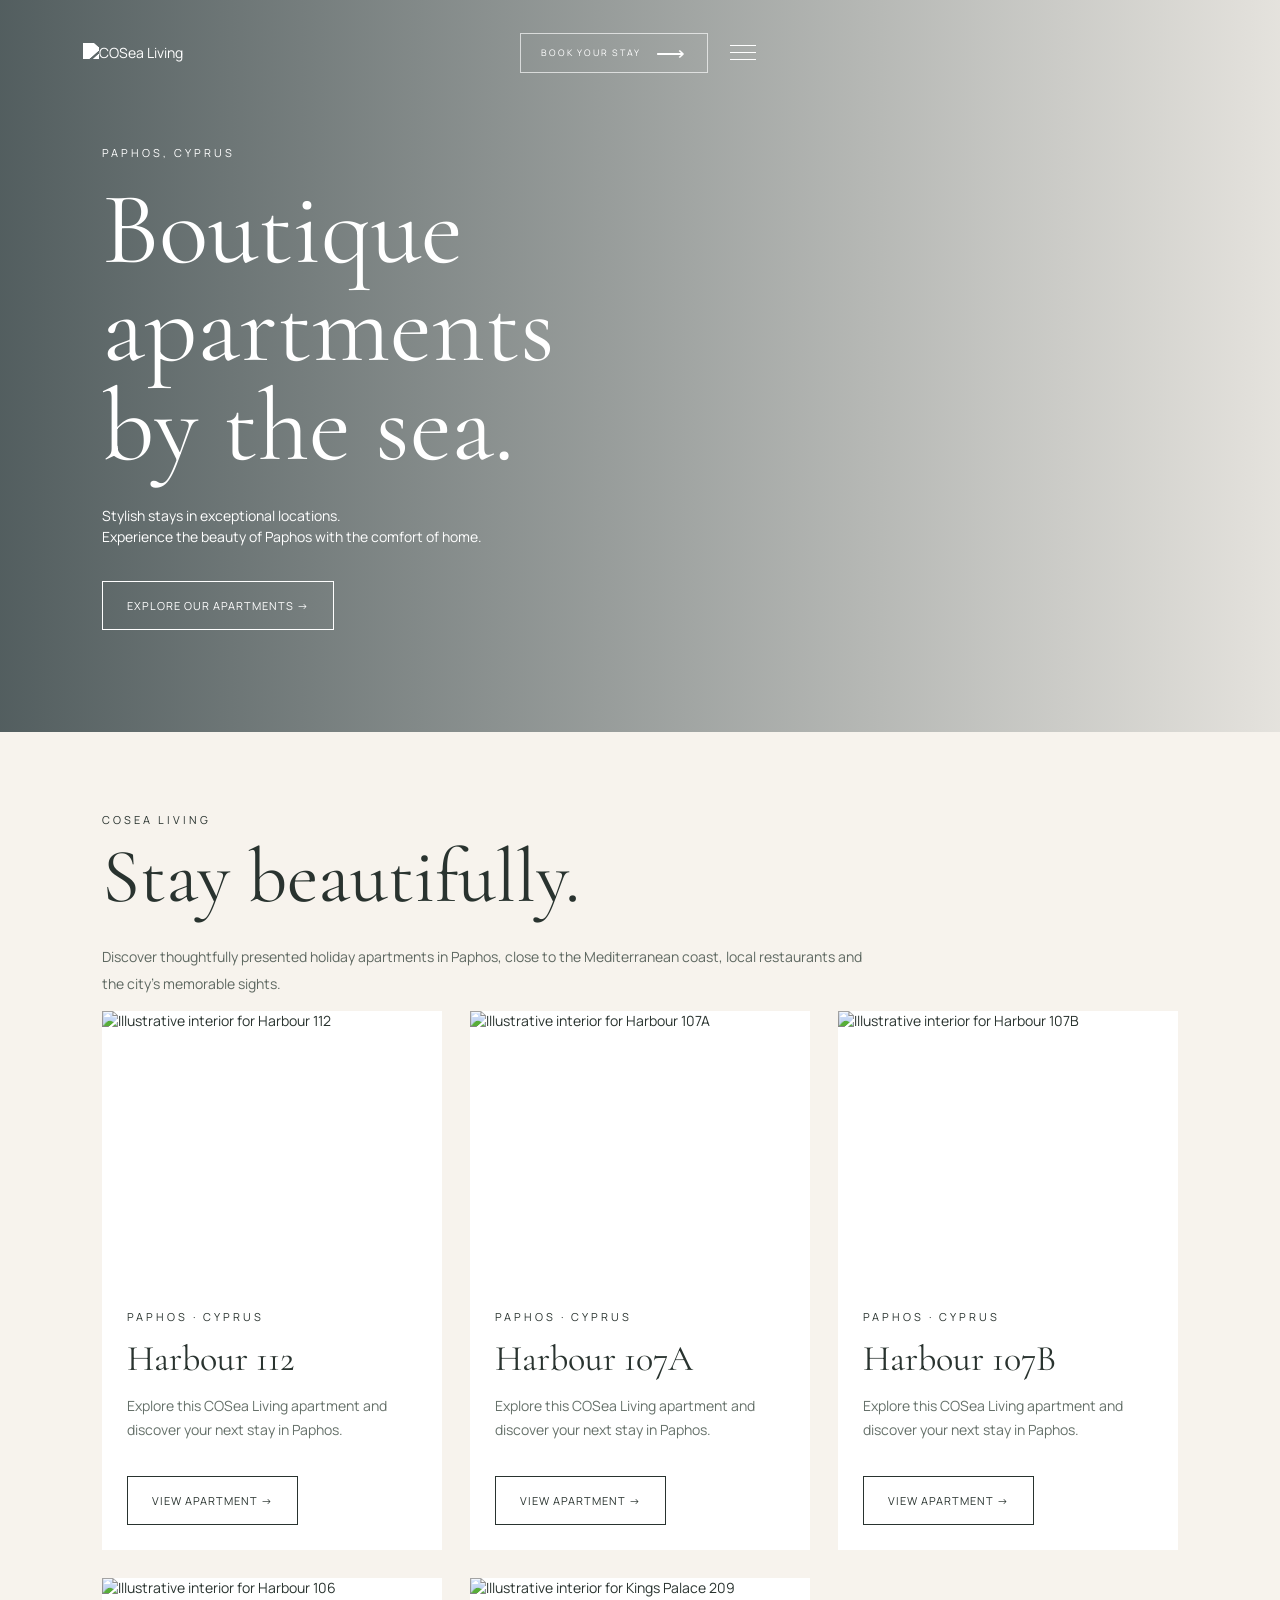
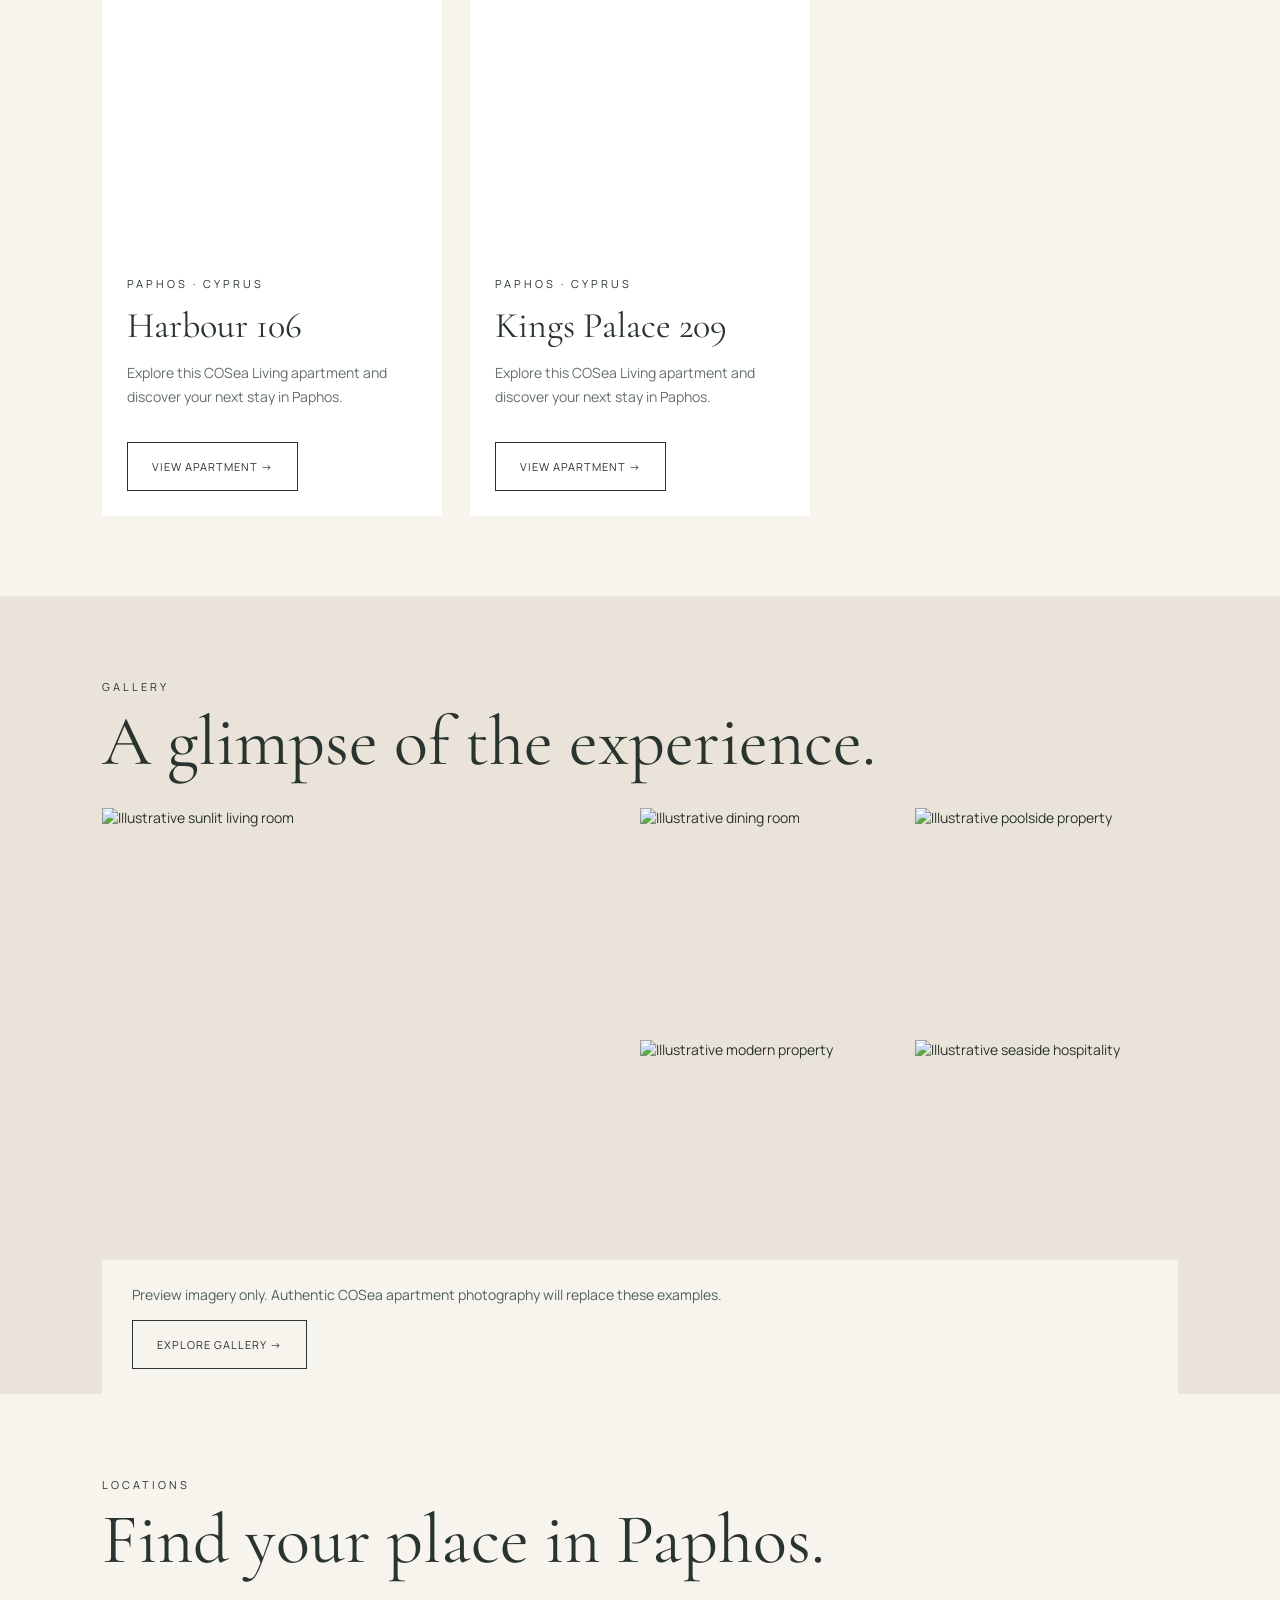
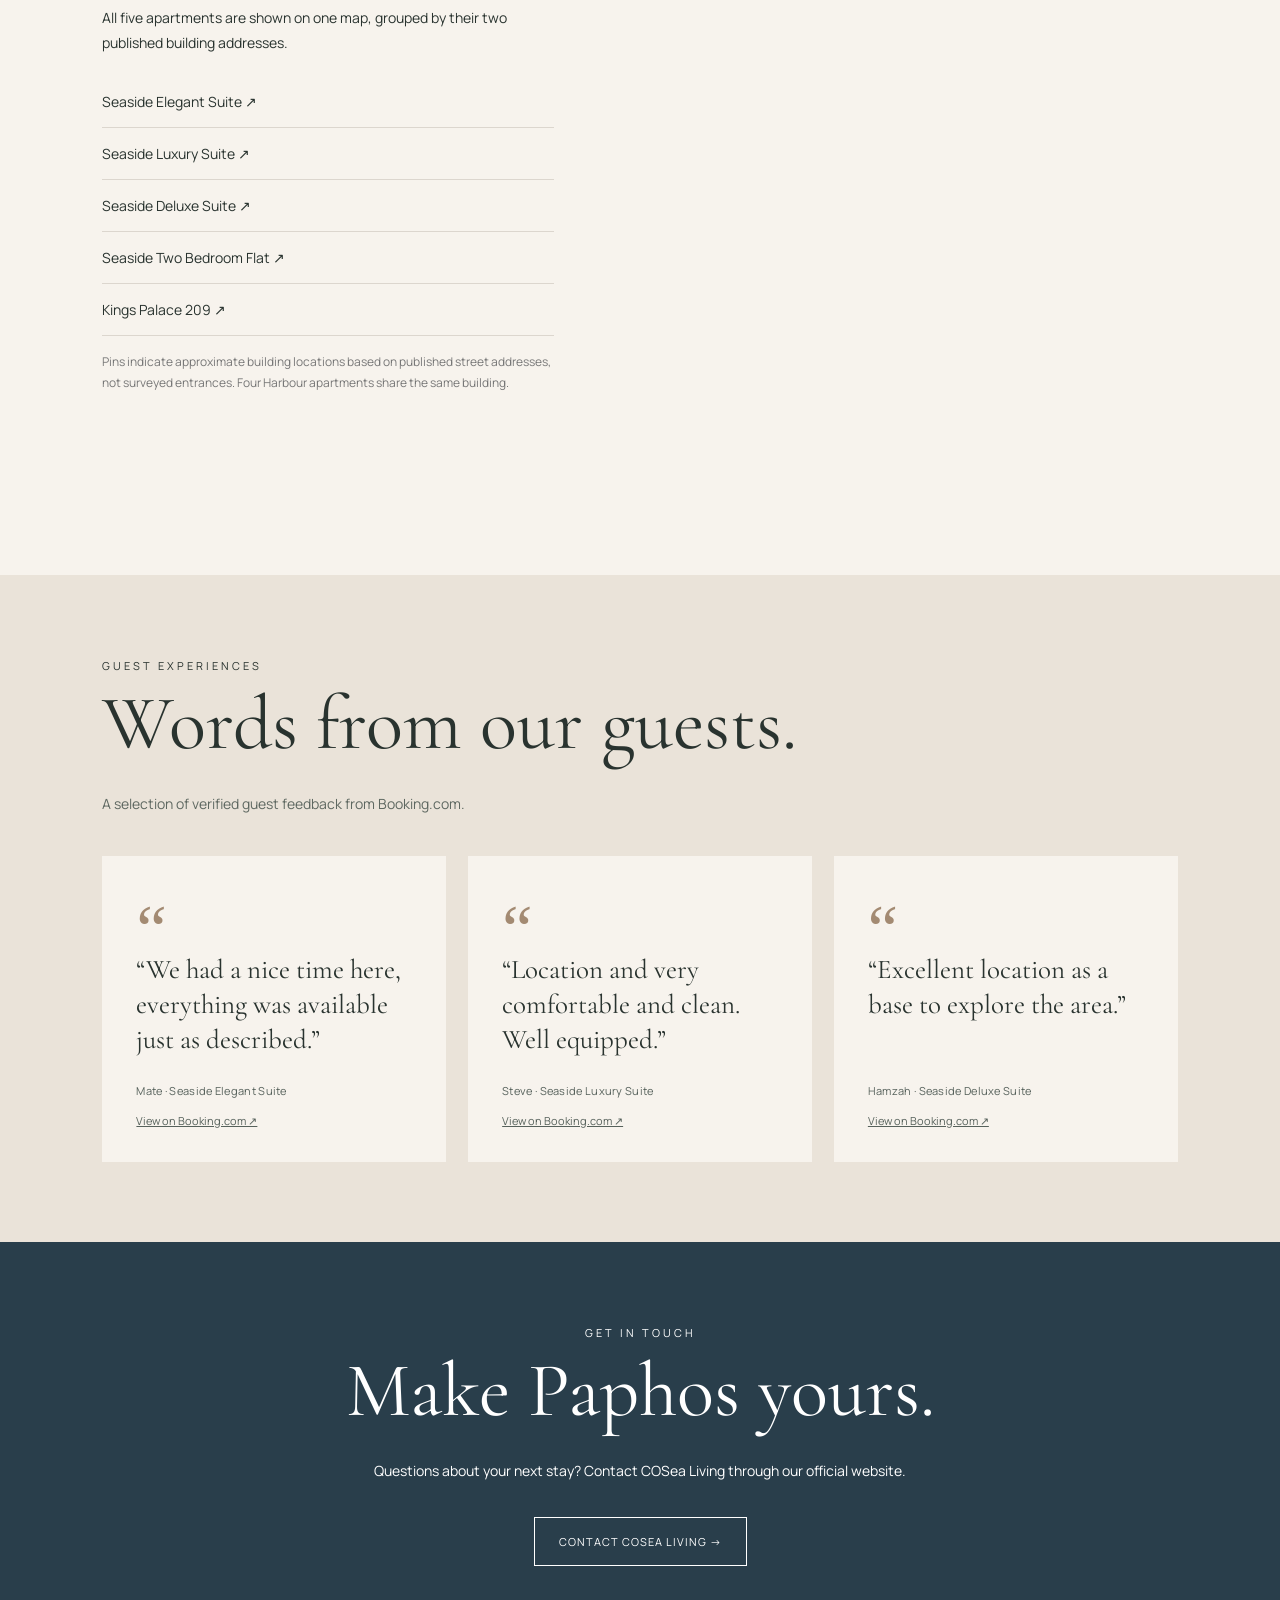
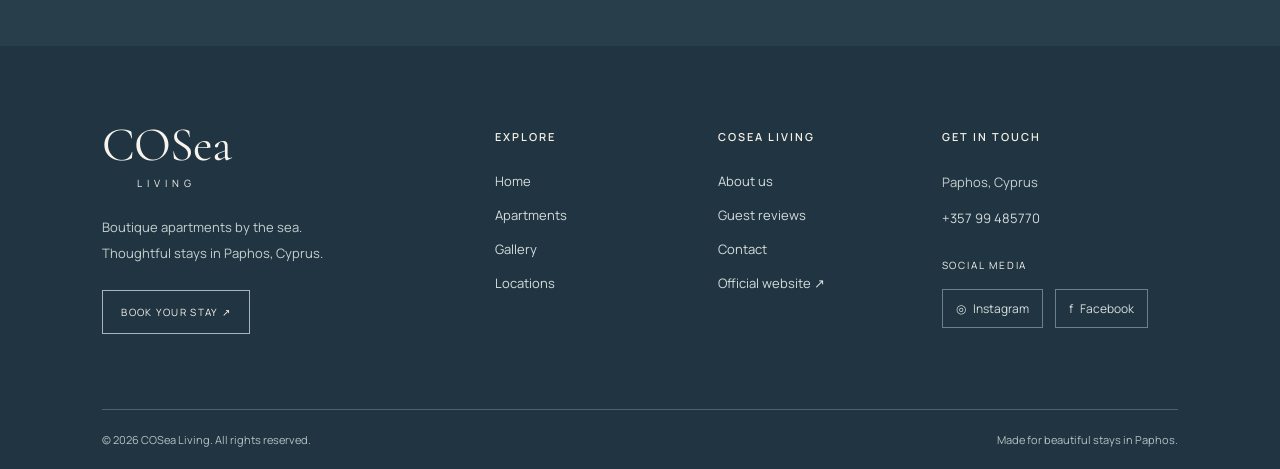
==== commit cdc635c8: "Move navigation and apartment submenu into hamburger only" ====
--- a/index.html
+++ b/index.html
@@ -1 +1 @@
-<!doctype html><html lang="en"><head><meta charset="utf-8"><meta name="viewport" content="width=device-width,initial-scale=1"><meta name="description" content="COSea Living boutique holiday apartments in Paphos, Cyprus"><title>Boutique apartments | COSea Living</title><link rel="stylesheet" href="/styles.css"><link rel="stylesheet" href="https://unpkg.com/leaflet@1.9.4/dist/leaflet.css"></head><body><header class="site-header"><a class="header-logo" href="/" aria-label="COSea Living home"><img src="https://cosealiving.com/wp-content/uploads/2022/08/viber_image_2022-08-11_14-42-48-900-removebg-preview.png" alt="COSea Living"></a><nav class="desktop-nav" aria-label="Main navigation"><div class="nav-dropdown"><a href="/apartments/">Apartments <span class="nav-chevron" aria-hidden="true"></span></a><div class="nav-dropdown-menu"><a href="/apartments/harbour-112/">Harbour 112</a><a href="/apartments/harbour-107a/">Harbour 107A</a><a href="/apartments/harbour-107b/">Harbour 107B</a><a href="/apartments/harbour-106/">Harbour 106</a><a href="/apartments/kings-palace-209/">Kings Palace 209</a></div></div><a href="/#gallery-preview">Experience</a><a href="/locations/">Location</a><a href="/#about">About</a><a href="/#contact">Contact</a></nav><div class="header-actions"><a class="book-button" href="https://cosealiving.com/" target="_blank" rel="noopener">BOOK YOUR STAY <span aria-hidden="true">⟶</span></a><details class="mobile-menu"><summary aria-label="Open navigation menu"><span></span><span></span><span></span></summary><nav aria-label="Additional navigation"><a href="/">Home</a><a href="/apartments/">Apartments</a><a href="/#gallery-preview">Experience</a><a href="/locations/">Location</a><a href="/#about">About</a><a href="/#contact">Contact</a></nav></details></div></header><main><section class="hero"><div><div class="eyebrow">PAPHOS, CYPRUS</div><h1>Boutique<br>apartments<br>by the sea.</h1><p>Stylish stays in exceptional locations.<br>Experience the beauty of Paphos with the comfort of home.</p><a class="btn" href="/apartments/">EXPLORE OUR APARTMENTS →</a></div></section><section class="section" id="about"><div class="eyebrow">COSea Living</div><h2>Stay beautifully.</h2><p class="muted">Discover thoughtfully presented holiday apartments in Paphos, close to the Mediterranean coast, local restaurants and the city's memorable sights.</p><div class="grid"><article class="tile"><a href="/apartments/harbour-112/"><img src="https://images.unsplash.com/photo-1600607687939-ce8a6c25118c?w=1100&q=85" alt="Illustrative interior for Harbour 112" loading="lazy"><div class="tile-content"><span class="eyebrow">Paphos · Cyprus</span><h3>Harbour 112</h3><p>Explore this COSea Living apartment and discover your next stay in Paphos.</p><span class="btn">VIEW APARTMENT →</span></div></a></article><article class="tile"><a href="/apartments/harbour-107a/"><img src="https://images.unsplash.com/photo-1600566753190-17f0baa2a6c3?w=1100&q=85" alt="Illustrative interior for Harbour 107A" loading="lazy"><div class="tile-content"><span class="eyebrow">Paphos · Cyprus</span><h3>Harbour 107A</h3><p>Explore this COSea Living apartment and discover your next stay in Paphos.</p><span class="btn">VIEW APARTMENT →</span></div></a></article><article class="tile"><a href="/apartments/harbour-107b/"><img src="https://images.unsplash.com/photo-1600585154340-be6161a56a0c?w=1100&q=85" alt="Illustrative interior for Harbour 107B" loading="lazy"><div class="tile-content"><span class="eyebrow">Paphos · Cyprus</span><h3>Harbour 107B</h3><p>Explore this COSea Living apartment and discover your next stay in Paphos.</p><span class="btn">VIEW APARTMENT →</span></div></a></article><article class="tile"><a href="/apartments/harbour-106/"><img src="https://images.unsplash.com/photo-1600607687920-4e2a09cf159d?w=1100&q=85" alt="Illustrative interior for Harbour 106" loading="lazy"><div class="tile-content"><span class="eyebrow">Paphos · Cyprus</span><h3>Harbour 106</h3><p>Explore this COSea Living apartment and discover your next stay in Paphos.</p><span class="btn">VIEW APARTMENT →</span></div></a></article><article class="tile"><a href="/apartments/kings-palace-209/"><img src="https://images.unsplash.com/photo-1600047509807-ba8f99d2cdde?w=1100&q=85" alt="Illustrative interior for Kings Palace 209" loading="lazy"><div class="tile-content"><span class="eyebrow">Paphos · Cyprus</span><h3>Kings Palace 209</h3><p>Explore this COSea Living apartment and discover your next stay in Paphos.</p><span class="btn">VIEW APARTMENT →</span></div></a></article></div></section><section class="section home-gallery" id="gallery-preview"><span class="eyebrow">GALLERY</span><h2>A glimpse of the experience.</h2><div class="mosaic"><div class="mosaic-main"><img src="https://images.unsplash.com/photo-1600210492486-724fe5c67fb0?w=1200&q=85" alt="Illustrative sunlit living room"></div><img src="https://images.unsplash.com/photo-1600607687920-4e2a09cf159d?w=800&q=85" alt="Illustrative dining room"><img src="https://images.unsplash.com/photo-1613490493576-7fde63acd811?w=800&q=85" alt="Illustrative poolside property"><img src="https://images.unsplash.com/photo-1600566753086-00f18fb6b3ea?w=800&q=85" alt="Illustrative modern property"><img src="https://images.unsplash.com/photo-1571896349842-33c89424de2d?w=800&q=85" alt="Illustrative seaside hospitality"></div><div class="mosaic-caption"><p>Preview imagery only. Authentic COSea apartment photography will replace these examples.</p><a class="btn" href="/gallery/">EXPLORE GALLERY →</a></div></section><section class="section home-locations" id="locations-preview"><span class="eyebrow">LOCATIONS</span><h2>Find your place in Paphos.</h2><div class="location-layout"><div><p>All five apartments are shown on one map, grouped by their two published building addresses.</p><div class="location-links"><a href="/apartments/harbour-112/">Seaside Elegant Suite ↗</a><a href="/apartments/harbour-107a/">Seaside Luxury Suite ↗</a><a href="/apartments/harbour-107b/">Seaside Deluxe Suite ↗</a><a href="/apartments/harbour-106/">Seaside Two Bedroom Flat ↗</a><a href="/apartments/kings-palace-209/">Kings Palace 209 ↗</a></div><p class="location-note">Pins indicate approximate building locations based on published street addresses, not surveyed entrances. Four Harbour apartments share the same building.</p></div><div id="home-map" aria-label="Approximate locations of COSea Living apartments in Paphos"></div></div></section><script src="https://unpkg.com/leaflet@1.9.4/dist/leaflet.js"></script><script>document.addEventListener('DOMContentLoaded',function(){if(!window.L)return;var m=L.map('home-map',{scrollWheelZoom:false}).setView([34.771,32.413],12);L.tileLayer('https://{s}.tile.openstreetmap.org/{z}/{x}/{y}.png',{attribution:'&copy; OpenStreetMap contributors'}).addTo(m);L.marker([34.755,32.418]).addTo(m).bindPopup('Four Harbour apartments — approximate location');L.marker([34.785,32.407]).addTo(m).bindPopup('Kings Palace 209 — approximate location');});</script><section class="section home-reviews" id="guest-reviews"><span class="eyebrow">GUEST EXPERIENCES</span><h2>Words from our guests.</h2><p class="muted">A selection of verified guest feedback from Booking.com.</p><div class="review-grid"><blockquote class="review-card"><div class="review-mark">“</div><p>“We had a nice time here, everything was available just as described.”</p><div class="review-credit">Mate · Seaside Elegant Suite</div><a href="https://www.booking.com/hotel/cy/cosea-living-seaside-elegant-suite-in-harbour-112.html" target="_blank" rel="noopener">View on Booking.com ↗</a></blockquote><blockquote class="review-card"><div class="review-mark">“</div><p>“Location and very comfortable and clean. Well equipped.”</p><div class="review-credit">Steve · Seaside Luxury Suite</div><a href="https://www.booking.com/hotel/cy/cosea-living-seaside-luxury-suite-in-harbour-107a.html" target="_blank" rel="noopener">View on Booking.com ↗</a></blockquote><blockquote class="review-card"><div class="review-mark">“</div><p>“Excellent location as a base to explore the area.”</p><div class="review-credit">Hamzah · Seaside Deluxe Suite</div><a href="https://www.booking.com/hotel/cy/cosea-living-seaside-deluxe-suite-in-harbour-107b.html" target="_blank" rel="noopener">View on Booking.com ↗</a></blockquote></div></section><section class="section home-contact" id="contact"><span class="eyebrow">GET IN TOUCH</span><h2>Make Paphos yours.</h2><p>Questions about your next stay? Contact COSea Living through our official website.</p><a class="btn" href="https://cosealiving.com/" target="_blank" rel="noopener">CONTACT COSEA LIVING →</a></section></main><footer class="site-footer"><div class="footer-main"><div class="footer-brand"><a href="/" class="footer-logo">COSea <small>LIVING</small></a><p>Boutique apartments by the sea.<br>Thoughtful stays in Paphos, Cyprus.</p><a class="footer-outline" href="https://cosealiving.com/" target="_blank" rel="noopener">BOOK YOUR STAY ↗</a></div><div class="footer-column"><h3>EXPLORE</h3><a href="/">Home</a><a href="/apartments/">Apartments</a><a href="/gallery/">Gallery</a><a href="/locations/">Locations</a></div><div class="footer-column"><h3>COSEA LIVING</h3><a href="/#about">About us</a><a href="/#guest-reviews">Guest reviews</a><a href="/#contact">Contact</a><a href="https://cosealiving.com/" target="_blank" rel="noopener">Official website ↗</a></div><div class="footer-column footer-connect"><h3>GET IN TOUCH</h3><p>Paphos, Cyprus</p><a href="tel:+35799485770">+357 99 485770</a><p class="footer-social-label">SOCIAL MEDIA</p><div class="footer-social"><a href="https://www.instagram.com/explore/search/keyword/?q=COSea%20Living" target="_blank" rel="noopener" aria-label="Search COSea Living on Instagram" title="Find COSea Living on Instagram">◎ <span>Instagram</span></a><a href="https://www.facebook.com/search/top?q=COSea%20Living" target="_blank" rel="noopener" aria-label="Search COSea Living on Facebook" title="Find COSea Living on Facebook">f <span>Facebook</span></a></div></div></div><div class="footer-bottom"><span>© 2026 COSea Living. All rights reserved.</span><span>Made for beautiful stays in Paphos.</span></div></footer></body></html>+<!doctype html><html lang="en"><head><meta charset="utf-8"><meta name="viewport" content="width=device-width,initial-scale=1"><meta name="description" content="COSea Living boutique holiday apartments in Paphos, Cyprus"><title>Boutique apartments | COSea Living</title><link rel="stylesheet" href="/styles.css"><link rel="stylesheet" href="https://unpkg.com/leaflet@1.9.4/dist/leaflet.css"></head><body><header class="site-header"><a class="header-logo" href="/" aria-label="COSea Living home"><img src="https://cosealiving.com/wp-content/uploads/2022/08/viber_image_2022-08-11_14-42-48-900-removebg-preview.png" alt="COSea Living"></a><div class="header-actions"><a class="book-button" href="https://cosealiving.com/" target="_blank" rel="noopener">BOOK YOUR STAY <span aria-hidden="true">⟶</span></a><details class="mobile-menu"><summary aria-label="Open navigation menu"><span></span><span></span><span></span></summary><nav aria-label="Main navigation"><a href="/">Home</a><details class="hamburger-apartments"><summary>Apartments <span class="submenu-chevron" aria-hidden="true"></span></summary><div class="hamburger-submenu"><a href="/apartments/harbour-112/">Harbour 112</a><a href="/apartments/harbour-107a/">Harbour 107A</a><a href="/apartments/harbour-107b/">Harbour 107B</a><a href="/apartments/harbour-106/">Harbour 106</a><a href="/apartments/kings-palace-209/">Kings Palace 209</a></div></details><a href="/#gallery-preview">Experience</a><a href="/locations/">Location</a><a href="/#about">About</a><a href="/#contact">Contact</a></nav></details></div></header><main><section class="hero"><div><div class="eyebrow">PAPHOS, CYPRUS</div><h1>Boutique<br>apartments<br>by the sea.</h1><p>Stylish stays in exceptional locations.<br>Experience the beauty of Paphos with the comfort of home.</p><a class="btn" href="/apartments/">EXPLORE OUR APARTMENTS →</a></div></section><section class="section" id="about"><div class="eyebrow">COSea Living</div><h2>Stay beautifully.</h2><p class="muted">Discover thoughtfully presented holiday apartments in Paphos, close to the Mediterranean coast, local restaurants and the city's memorable sights.</p><div class="grid"><article class="tile"><a href="/apartments/harbour-112/"><img src="https://images.unsplash.com/photo-1600607687939-ce8a6c25118c?w=1100&q=85" alt="Illustrative interior for Harbour 112" loading="lazy"><div class="tile-content"><span class="eyebrow">Paphos · Cyprus</span><h3>Harbour 112</h3><p>Explore this COSea Living apartment and discover your next stay in Paphos.</p><span class="btn">VIEW APARTMENT →</span></div></a></article><article class="tile"><a href="/apartments/harbour-107a/"><img src="https://images.unsplash.com/photo-1600566753190-17f0baa2a6c3?w=1100&q=85" alt="Illustrative interior for Harbour 107A" loading="lazy"><div class="tile-content"><span class="eyebrow">Paphos · Cyprus</span><h3>Harbour 107A</h3><p>Explore this COSea Living apartment and discover your next stay in Paphos.</p><span class="btn">VIEW APARTMENT →</span></div></a></article><article class="tile"><a href="/apartments/harbour-107b/"><img src="https://images.unsplash.com/photo-1600585154340-be6161a56a0c?w=1100&q=85" alt="Illustrative interior for Harbour 107B" loading="lazy"><div class="tile-content"><span class="eyebrow">Paphos · Cyprus</span><h3>Harbour 107B</h3><p>Explore this COSea Living apartment and discover your next stay in Paphos.</p><span class="btn">VIEW APARTMENT →</span></div></a></article><article class="tile"><a href="/apartments/harbour-106/"><img src="https://images.unsplash.com/photo-1600607687920-4e2a09cf159d?w=1100&q=85" alt="Illustrative interior for Harbour 106" loading="lazy"><div class="tile-content"><span class="eyebrow">Paphos · Cyprus</span><h3>Harbour 106</h3><p>Explore this COSea Living apartment and discover your next stay in Paphos.</p><span class="btn">VIEW APARTMENT →</span></div></a></article><article class="tile"><a href="/apartments/kings-palace-209/"><img src="https://images.unsplash.com/photo-1600047509807-ba8f99d2cdde?w=1100&q=85" alt="Illustrative interior for Kings Palace 209" loading="lazy"><div class="tile-content"><span class="eyebrow">Paphos · Cyprus</span><h3>Kings Palace 209</h3><p>Explore this COSea Living apartment and discover your next stay in Paphos.</p><span class="btn">VIEW APARTMENT →</span></div></a></article></div></section><section class="section home-gallery" id="gallery-preview"><span class="eyebrow">GALLERY</span><h2>A glimpse of the experience.</h2><div class="mosaic"><div class="mosaic-main"><img src="https://images.unsplash.com/photo-1600210492486-724fe5c67fb0?w=1200&q=85" alt="Illustrative sunlit living room"></div><img src="https://images.unsplash.com/photo-1600607687920-4e2a09cf159d?w=800&q=85" alt="Illustrative dining room"><img src="https://images.unsplash.com/photo-1613490493576-7fde63acd811?w=800&q=85" alt="Illustrative poolside property"><img src="https://images.unsplash.com/photo-1600566753086-00f18fb6b3ea?w=800&q=85" alt="Illustrative modern property"><img src="https://images.unsplash.com/photo-1571896349842-33c89424de2d?w=800&q=85" alt="Illustrative seaside hospitality"></div><div class="mosaic-caption"><p>Preview imagery only. Authentic COSea apartment photography will replace these examples.</p><a class="btn" href="/gallery/">EXPLORE GALLERY →</a></div></section><section class="section home-locations" id="locations-preview"><span class="eyebrow">LOCATIONS</span><h2>Find your place in Paphos.</h2><div class="location-layout"><div><p>All five apartments are shown on one map, grouped by their two published building addresses.</p><div class="location-links"><a href="/apartments/harbour-112/">Seaside Elegant Suite ↗</a><a href="/apartments/harbour-107a/">Seaside Luxury Suite ↗</a><a href="/apartments/harbour-107b/">Seaside Deluxe Suite ↗</a><a href="/apartments/harbour-106/">Seaside Two Bedroom Flat ↗</a><a href="/apartments/kings-palace-209/">Kings Palace 209 ↗</a></div><p class="location-note">Pins indicate approximate building locations based on published street addresses, not surveyed entrances. Four Harbour apartments share the same building.</p></div><div id="home-map" aria-label="Approximate locations of COSea Living apartments in Paphos"></div></div></section><script src="https://unpkg.com/leaflet@1.9.4/dist/leaflet.js"></script><script>document.addEventListener('DOMContentLoaded',function(){if(!window.L)return;var m=L.map('home-map',{scrollWheelZoom:false}).setView([34.771,32.413],12);L.tileLayer('https://{s}.tile.openstreetmap.org/{z}/{x}/{y}.png',{attribution:'&copy; OpenStreetMap contributors'}).addTo(m);L.marker([34.755,32.418]).addTo(m).bindPopup('Four Harbour apartments — approximate location');L.marker([34.785,32.407]).addTo(m).bindPopup('Kings Palace 209 — approximate location');});</script><section class="section home-reviews" id="guest-reviews"><span class="eyebrow">GUEST EXPERIENCES</span><h2>Words from our guests.</h2><p class="muted">A selection of verified guest feedback from Booking.com.</p><div class="review-grid"><blockquote class="review-card"><div class="review-mark">“</div><p>“We had a nice time here, everything was available just as described.”</p><div class="review-credit">Mate · Seaside Elegant Suite</div><a href="https://www.booking.com/hotel/cy/cosea-living-seaside-elegant-suite-in-harbour-112.html" target="_blank" rel="noopener">View on Booking.com ↗</a></blockquote><blockquote class="review-card"><div class="review-mark">“</div><p>“Location and very comfortable and clean. Well equipped.”</p><div class="review-credit">Steve · Seaside Luxury Suite</div><a href="https://www.booking.com/hotel/cy/cosea-living-seaside-luxury-suite-in-harbour-107a.html" target="_blank" rel="noopener">View on Booking.com ↗</a></blockquote><blockquote class="review-card"><div class="review-mark">“</div><p>“Excellent location as a base to explore the area.”</p><div class="review-credit">Hamzah · Seaside Deluxe Suite</div><a href="https://www.booking.com/hotel/cy/cosea-living-seaside-deluxe-suite-in-harbour-107b.html" target="_blank" rel="noopener">View on Booking.com ↗</a></blockquote></div></section><section class="section home-contact" id="contact"><span class="eyebrow">GET IN TOUCH</span><h2>Make Paphos yours.</h2><p>Questions about your next stay? Contact COSea Living through our official website.</p><a class="btn" href="https://cosealiving.com/" target="_blank" rel="noopener">CONTACT COSEA LIVING →</a></section></main><footer class="site-footer"><div class="footer-main"><div class="footer-brand"><a href="/" class="footer-logo">COSea <small>LIVING</small></a><p>Boutique apartments by the sea.<br>Thoughtful stays in Paphos, Cyprus.</p><a class="footer-outline" href="https://cosealiving.com/" target="_blank" rel="noopener">BOOK YOUR STAY ↗</a></div><div class="footer-column"><h3>EXPLORE</h3><a href="/">Home</a><a href="/apartments/">Apartments</a><a href="/gallery/">Gallery</a><a href="/locations/">Locations</a></div><div class="footer-column"><h3>COSEA LIVING</h3><a href="/#about">About us</a><a href="/#guest-reviews">Guest reviews</a><a href="/#contact">Contact</a><a href="https://cosealiving.com/" target="_blank" rel="noopener">Official website ↗</a></div><div class="footer-column footer-connect"><h3>GET IN TOUCH</h3><p>Paphos, Cyprus</p><a href="tel:+35799485770">+357 99 485770</a><p class="footer-social-label">SOCIAL MEDIA</p><div class="footer-social"><a href="https://www.instagram.com/explore/search/keyword/?q=COSea%20Living" target="_blank" rel="noopener" aria-label="Search COSea Living on Instagram" title="Find COSea Living on Instagram">◎ <span>Instagram</span></a><a href="https://www.facebook.com/search/top?q=COSea%20Living" target="_blank" rel="noopener" aria-label="Search COSea Living on Facebook" title="Find COSea Living on Facebook">f <span>Facebook</span></a></div></div></div><div class="footer-bottom"><span>© 2026 COSea Living. All rights reserved.</span><span>Made for beautiful stays in Paphos.</span></div></footer></body></html>
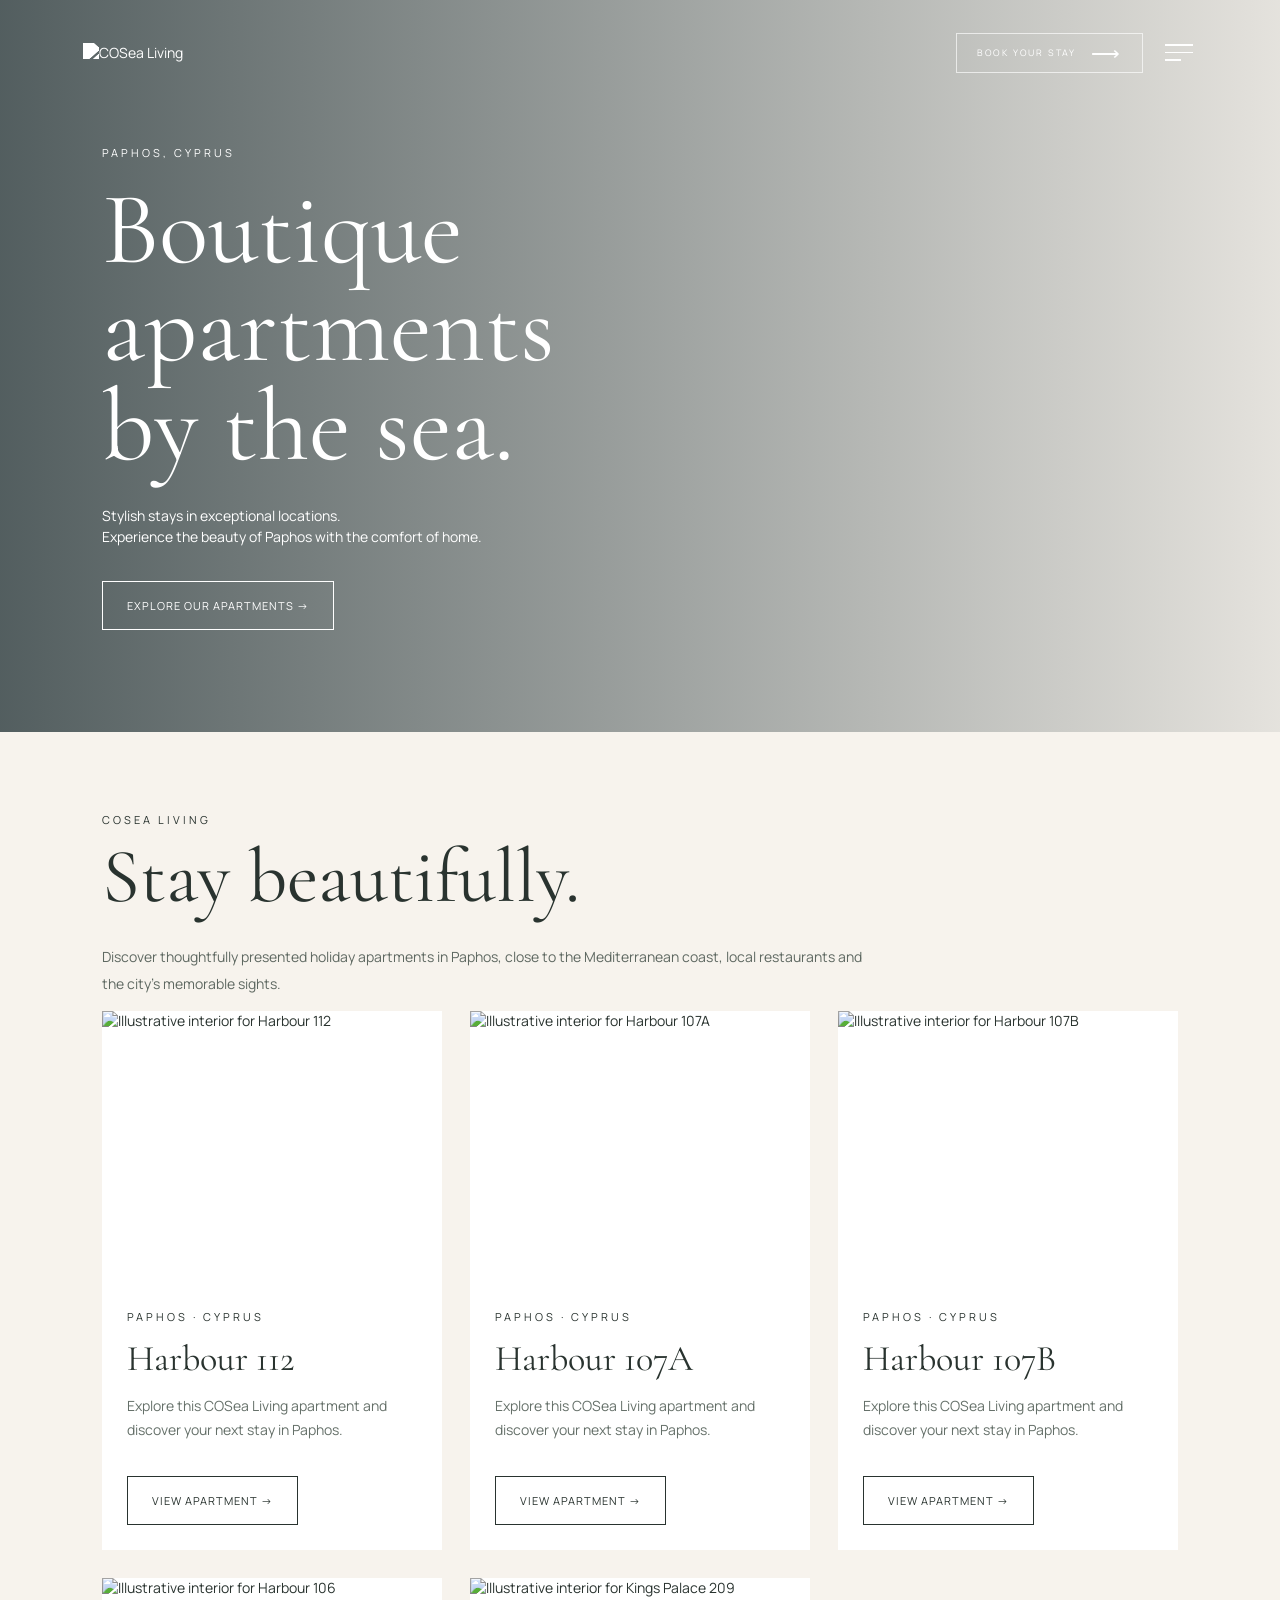
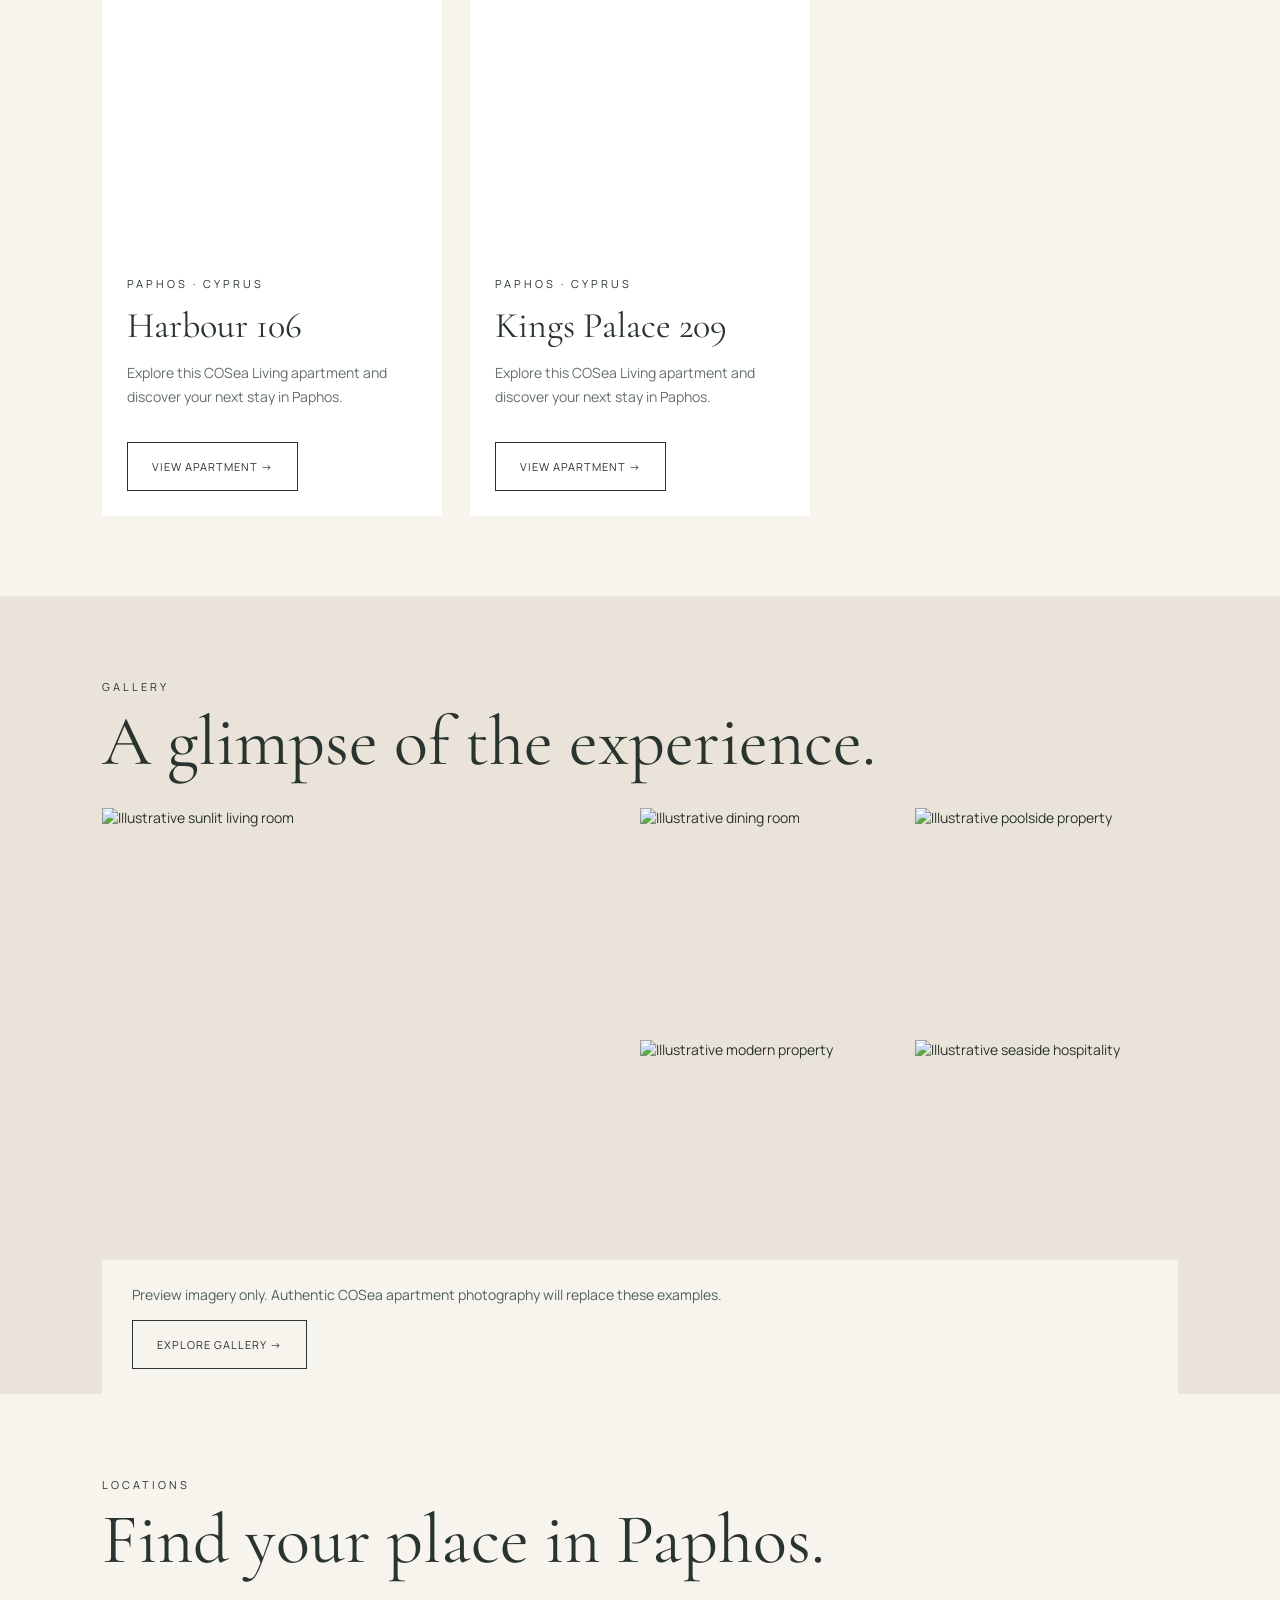
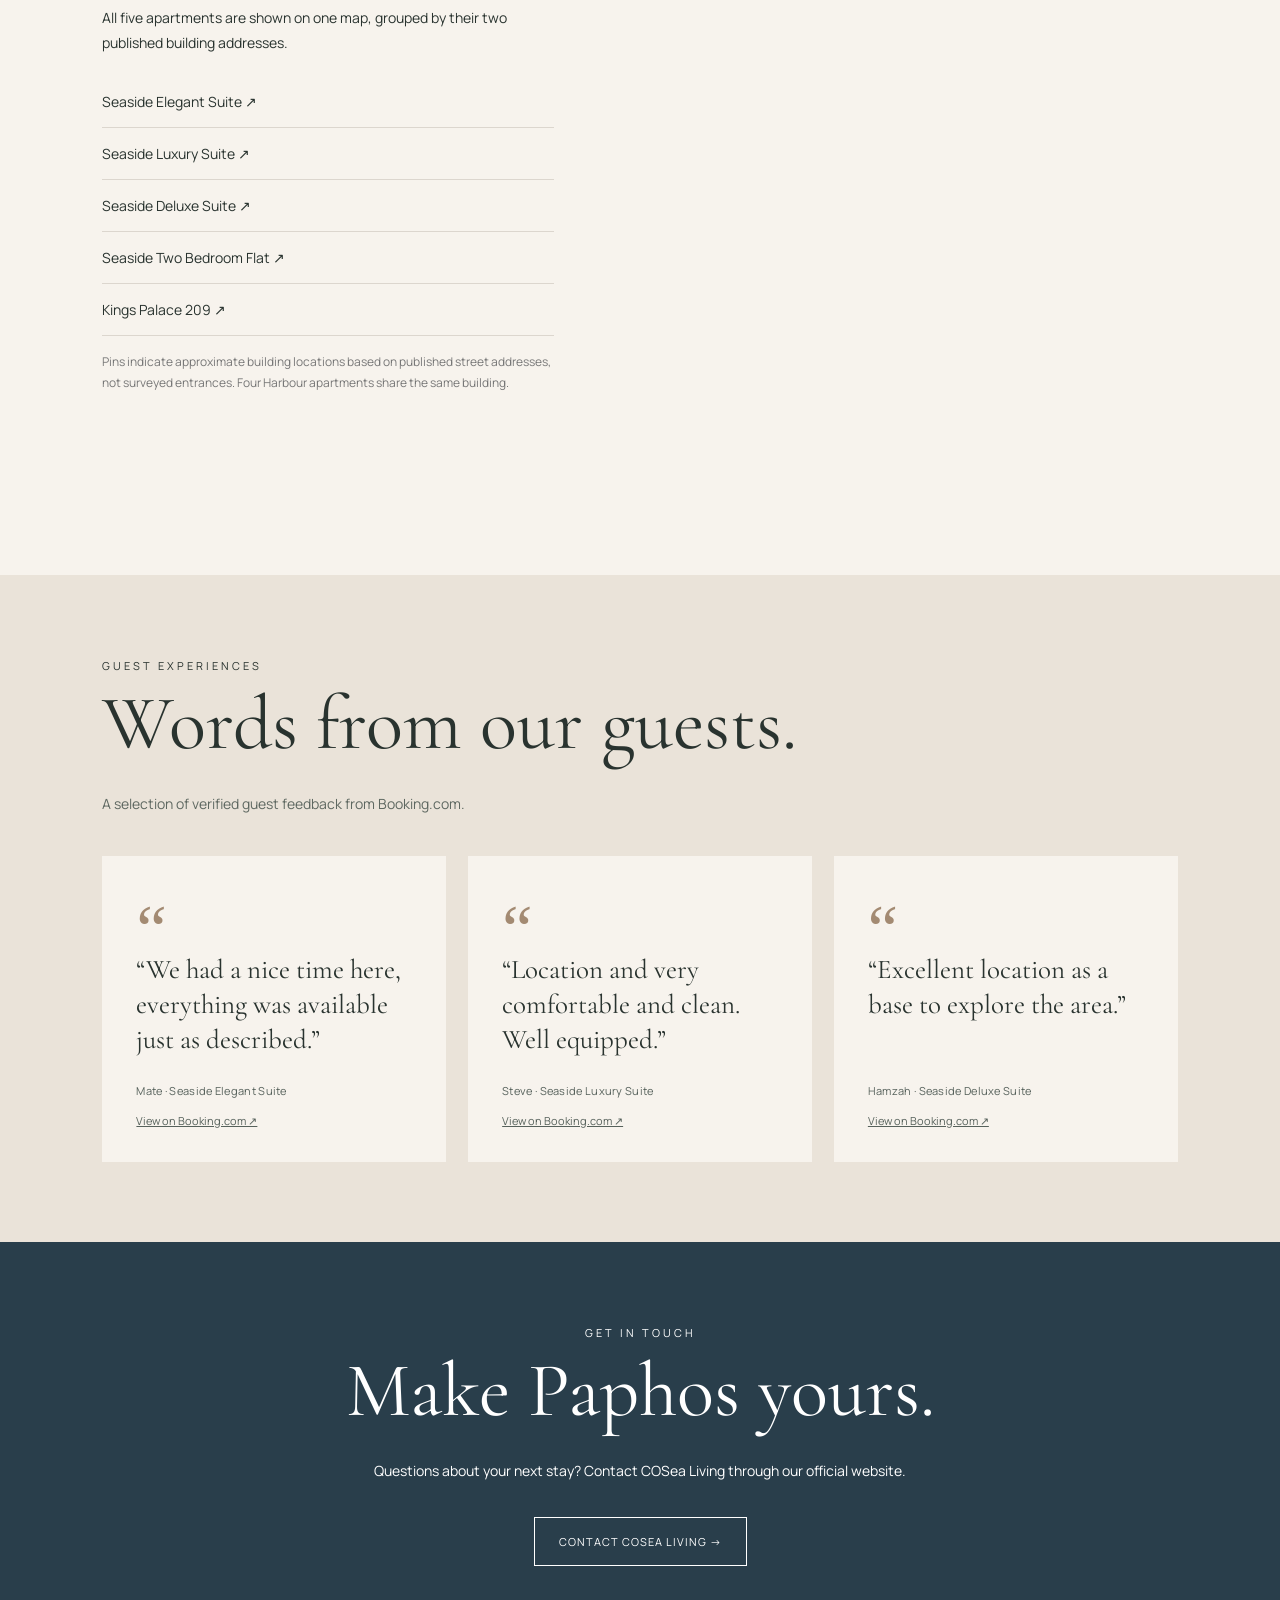
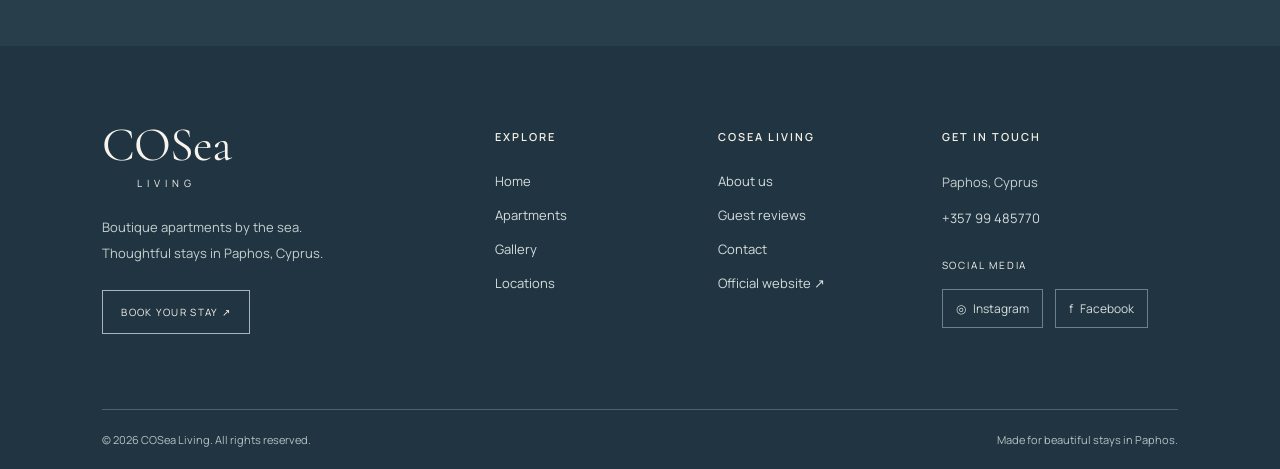
==== commit b526f3af: "Upgrade hamburger menu with premium editorial navigation layout" ====
--- a/index.html
+++ b/index.html
@@ -1 +1 @@
-<!doctype html><html lang="en"><head><meta charset="utf-8"><meta name="viewport" content="width=device-width,initial-scale=1"><meta name="description" content="COSea Living boutique holiday apartments in Paphos, Cyprus"><title>Boutique apartments | COSea Living</title><link rel="stylesheet" href="/styles.css"><link rel="stylesheet" href="https://unpkg.com/leaflet@1.9.4/dist/leaflet.css"></head><body><header class="site-header"><a class="header-logo" href="/" aria-label="COSea Living home"><img src="https://cosealiving.com/wp-content/uploads/2022/08/viber_image_2022-08-11_14-42-48-900-removebg-preview.png" alt="COSea Living"></a><div class="header-actions"><a class="book-button" href="https://cosealiving.com/" target="_blank" rel="noopener">BOOK YOUR STAY <span aria-hidden="true">⟶</span></a><details class="mobile-menu"><summary aria-label="Open navigation menu"><span></span><span></span><span></span></summary><nav aria-label="Main navigation"><a href="/">Home</a><details class="hamburger-apartments"><summary>Apartments <span class="submenu-chevron" aria-hidden="true"></span></summary><div class="hamburger-submenu"><a href="/apartments/harbour-112/">Harbour 112</a><a href="/apartments/harbour-107a/">Harbour 107A</a><a href="/apartments/harbour-107b/">Harbour 107B</a><a href="/apartments/harbour-106/">Harbour 106</a><a href="/apartments/kings-palace-209/">Kings Palace 209</a></div></details><a href="/#gallery-preview">Experience</a><a href="/locations/">Location</a><a href="/#about">About</a><a href="/#contact">Contact</a></nav></details></div></header><main><section class="hero"><div><div class="eyebrow">PAPHOS, CYPRUS</div><h1>Boutique<br>apartments<br>by the sea.</h1><p>Stylish stays in exceptional locations.<br>Experience the beauty of Paphos with the comfort of home.</p><a class="btn" href="/apartments/">EXPLORE OUR APARTMENTS →</a></div></section><section class="section" id="about"><div class="eyebrow">COSea Living</div><h2>Stay beautifully.</h2><p class="muted">Discover thoughtfully presented holiday apartments in Paphos, close to the Mediterranean coast, local restaurants and the city's memorable sights.</p><div class="grid"><article class="tile"><a href="/apartments/harbour-112/"><img src="https://images.unsplash.com/photo-1600607687939-ce8a6c25118c?w=1100&q=85" alt="Illustrative interior for Harbour 112" loading="lazy"><div class="tile-content"><span class="eyebrow">Paphos · Cyprus</span><h3>Harbour 112</h3><p>Explore this COSea Living apartment and discover your next stay in Paphos.</p><span class="btn">VIEW APARTMENT →</span></div></a></article><article class="tile"><a href="/apartments/harbour-107a/"><img src="https://images.unsplash.com/photo-1600566753190-17f0baa2a6c3?w=1100&q=85" alt="Illustrative interior for Harbour 107A" loading="lazy"><div class="tile-content"><span class="eyebrow">Paphos · Cyprus</span><h3>Harbour 107A</h3><p>Explore this COSea Living apartment and discover your next stay in Paphos.</p><span class="btn">VIEW APARTMENT →</span></div></a></article><article class="tile"><a href="/apartments/harbour-107b/"><img src="https://images.unsplash.com/photo-1600585154340-be6161a56a0c?w=1100&q=85" alt="Illustrative interior for Harbour 107B" loading="lazy"><div class="tile-content"><span class="eyebrow">Paphos · Cyprus</span><h3>Harbour 107B</h3><p>Explore this COSea Living apartment and discover your next stay in Paphos.</p><span class="btn">VIEW APARTMENT →</span></div></a></article><article class="tile"><a href="/apartments/harbour-106/"><img src="https://images.unsplash.com/photo-1600607687920-4e2a09cf159d?w=1100&q=85" alt="Illustrative interior for Harbour 106" loading="lazy"><div class="tile-content"><span class="eyebrow">Paphos · Cyprus</span><h3>Harbour 106</h3><p>Explore this COSea Living apartment and discover your next stay in Paphos.</p><span class="btn">VIEW APARTMENT →</span></div></a></article><article class="tile"><a href="/apartments/kings-palace-209/"><img src="https://images.unsplash.com/photo-1600047509807-ba8f99d2cdde?w=1100&q=85" alt="Illustrative interior for Kings Palace 209" loading="lazy"><div class="tile-content"><span class="eyebrow">Paphos · Cyprus</span><h3>Kings Palace 209</h3><p>Explore this COSea Living apartment and discover your next stay in Paphos.</p><span class="btn">VIEW APARTMENT →</span></div></a></article></div></section><section class="section home-gallery" id="gallery-preview"><span class="eyebrow">GALLERY</span><h2>A glimpse of the experience.</h2><div class="mosaic"><div class="mosaic-main"><img src="https://images.unsplash.com/photo-1600210492486-724fe5c67fb0?w=1200&q=85" alt="Illustrative sunlit living room"></div><img src="https://images.unsplash.com/photo-1600607687920-4e2a09cf159d?w=800&q=85" alt="Illustrative dining room"><img src="https://images.unsplash.com/photo-1613490493576-7fde63acd811?w=800&q=85" alt="Illustrative poolside property"><img src="https://images.unsplash.com/photo-1600566753086-00f18fb6b3ea?w=800&q=85" alt="Illustrative modern property"><img src="https://images.unsplash.com/photo-1571896349842-33c89424de2d?w=800&q=85" alt="Illustrative seaside hospitality"></div><div class="mosaic-caption"><p>Preview imagery only. Authentic COSea apartment photography will replace these examples.</p><a class="btn" href="/gallery/">EXPLORE GALLERY →</a></div></section><section class="section home-locations" id="locations-preview"><span class="eyebrow">LOCATIONS</span><h2>Find your place in Paphos.</h2><div class="location-layout"><div><p>All five apartments are shown on one map, grouped by their two published building addresses.</p><div class="location-links"><a href="/apartments/harbour-112/">Seaside Elegant Suite ↗</a><a href="/apartments/harbour-107a/">Seaside Luxury Suite ↗</a><a href="/apartments/harbour-107b/">Seaside Deluxe Suite ↗</a><a href="/apartments/harbour-106/">Seaside Two Bedroom Flat ↗</a><a href="/apartments/kings-palace-209/">Kings Palace 209 ↗</a></div><p class="location-note">Pins indicate approximate building locations based on published street addresses, not surveyed entrances. Four Harbour apartments share the same building.</p></div><div id="home-map" aria-label="Approximate locations of COSea Living apartments in Paphos"></div></div></section><script src="https://unpkg.com/leaflet@1.9.4/dist/leaflet.js"></script><script>document.addEventListener('DOMContentLoaded',function(){if(!window.L)return;var m=L.map('home-map',{scrollWheelZoom:false}).setView([34.771,32.413],12);L.tileLayer('https://{s}.tile.openstreetmap.org/{z}/{x}/{y}.png',{attribution:'&copy; OpenStreetMap contributors'}).addTo(m);L.marker([34.755,32.418]).addTo(m).bindPopup('Four Harbour apartments — approximate location');L.marker([34.785,32.407]).addTo(m).bindPopup('Kings Palace 209 — approximate location');});</script><section class="section home-reviews" id="guest-reviews"><span class="eyebrow">GUEST EXPERIENCES</span><h2>Words from our guests.</h2><p class="muted">A selection of verified guest feedback from Booking.com.</p><div class="review-grid"><blockquote class="review-card"><div class="review-mark">“</div><p>“We had a nice time here, everything was available just as described.”</p><div class="review-credit">Mate · Seaside Elegant Suite</div><a href="https://www.booking.com/hotel/cy/cosea-living-seaside-elegant-suite-in-harbour-112.html" target="_blank" rel="noopener">View on Booking.com ↗</a></blockquote><blockquote class="review-card"><div class="review-mark">“</div><p>“Location and very comfortable and clean. Well equipped.”</p><div class="review-credit">Steve · Seaside Luxury Suite</div><a href="https://www.booking.com/hotel/cy/cosea-living-seaside-luxury-suite-in-harbour-107a.html" target="_blank" rel="noopener">View on Booking.com ↗</a></blockquote><blockquote class="review-card"><div class="review-mark">“</div><p>“Excellent location as a base to explore the area.”</p><div class="review-credit">Hamzah · Seaside Deluxe Suite</div><a href="https://www.booking.com/hotel/cy/cosea-living-seaside-deluxe-suite-in-harbour-107b.html" target="_blank" rel="noopener">View on Booking.com ↗</a></blockquote></div></section><section class="section home-contact" id="contact"><span class="eyebrow">GET IN TOUCH</span><h2>Make Paphos yours.</h2><p>Questions about your next stay? Contact COSea Living through our official website.</p><a class="btn" href="https://cosealiving.com/" target="_blank" rel="noopener">CONTACT COSEA LIVING →</a></section></main><footer class="site-footer"><div class="footer-main"><div class="footer-brand"><a href="/" class="footer-logo">COSea <small>LIVING</small></a><p>Boutique apartments by the sea.<br>Thoughtful stays in Paphos, Cyprus.</p><a class="footer-outline" href="https://cosealiving.com/" target="_blank" rel="noopener">BOOK YOUR STAY ↗</a></div><div class="footer-column"><h3>EXPLORE</h3><a href="/">Home</a><a href="/apartments/">Apartments</a><a href="/gallery/">Gallery</a><a href="/locations/">Locations</a></div><div class="footer-column"><h3>COSEA LIVING</h3><a href="/#about">About us</a><a href="/#guest-reviews">Guest reviews</a><a href="/#contact">Contact</a><a href="https://cosealiving.com/" target="_blank" rel="noopener">Official website ↗</a></div><div class="footer-column footer-connect"><h3>GET IN TOUCH</h3><p>Paphos, Cyprus</p><a href="tel:+35799485770">+357 99 485770</a><p class="footer-social-label">SOCIAL MEDIA</p><div class="footer-social"><a href="https://www.instagram.com/explore/search/keyword/?q=COSea%20Living" target="_blank" rel="noopener" aria-label="Search COSea Living on Instagram" title="Find COSea Living on Instagram">◎ <span>Instagram</span></a><a href="https://www.facebook.com/search/top?q=COSea%20Living" target="_blank" rel="noopener" aria-label="Search COSea Living on Facebook" title="Find COSea Living on Facebook">f <span>Facebook</span></a></div></div></div><div class="footer-bottom"><span>© 2026 COSea Living. All rights reserved.</span><span>Made for beautiful stays in Paphos.</span></div></footer></body></html>+<!doctype html><html lang="en"><head><meta charset="utf-8"><meta name="viewport" content="width=device-width,initial-scale=1"><meta name="description" content="COSea Living boutique holiday apartments in Paphos, Cyprus"><title>Boutique apartments | COSea Living</title><link rel="stylesheet" href="/styles.css"><link rel="stylesheet" href="https://unpkg.com/leaflet@1.9.4/dist/leaflet.css"></head><body><header class="site-header"><a class="header-logo" href="/" aria-label="COSea Living home"><img src="https://cosealiving.com/wp-content/uploads/2022/08/viber_image_2022-08-11_14-42-48-900-removebg-preview.png" alt="COSea Living"></a><div class="header-actions"><a class="book-button" href="https://cosealiving.com/" target="_blank" rel="noopener">BOOK YOUR STAY <span aria-hidden="true">⟶</span></a><details class="mobile-menu"><summary aria-label="Open navigation menu"><span></span><span></span><span></span></summary><nav aria-label="Main navigation"><div class="menu-intro"><span>COSEA LIVING</span><span>EXPLORE <i aria-hidden="true">↗</i></span></div><a href="/">Home</a><details class="hamburger-apartments"><summary>Apartments <span class="submenu-chevron" aria-hidden="true"></span></summary><div class="hamburger-submenu"><a href="/apartments/harbour-112/">Harbour 112</a><a href="/apartments/harbour-107a/">Harbour 107A</a><a href="/apartments/harbour-107b/">Harbour 107B</a><a href="/apartments/harbour-106/">Harbour 106</a><a href="/apartments/kings-palace-209/">Kings Palace 209</a></div></details><a href="/#gallery-preview">Experience</a><a href="/locations/">Location</a><a href="/#about">About</a><a href="/#contact">Contact</a><div class="menu-outro"><span>PAPHOS · CYPRUS</span><a href="https://cosealiving.com/" target="_blank" rel="noopener">YOUR NEXT STAY <span aria-hidden="true">↗</span></a></div></nav></details></div></header><main><section class="hero"><div><div class="eyebrow">PAPHOS, CYPRUS</div><h1>Boutique<br>apartments<br>by the sea.</h1><p>Stylish stays in exceptional locations.<br>Experience the beauty of Paphos with the comfort of home.</p><a class="btn" href="/apartments/">EXPLORE OUR APARTMENTS →</a></div></section><section class="section" id="about"><div class="eyebrow">COSea Living</div><h2>Stay beautifully.</h2><p class="muted">Discover thoughtfully presented holiday apartments in Paphos, close to the Mediterranean coast, local restaurants and the city's memorable sights.</p><div class="grid"><article class="tile"><a href="/apartments/harbour-112/"><img src="https://images.unsplash.com/photo-1600607687939-ce8a6c25118c?w=1100&q=85" alt="Illustrative interior for Harbour 112" loading="lazy"><div class="tile-content"><span class="eyebrow">Paphos · Cyprus</span><h3>Harbour 112</h3><p>Explore this COSea Living apartment and discover your next stay in Paphos.</p><span class="btn">VIEW APARTMENT →</span></div></a></article><article class="tile"><a href="/apartments/harbour-107a/"><img src="https://images.unsplash.com/photo-1600566753190-17f0baa2a6c3?w=1100&q=85" alt="Illustrative interior for Harbour 107A" loading="lazy"><div class="tile-content"><span class="eyebrow">Paphos · Cyprus</span><h3>Harbour 107A</h3><p>Explore this COSea Living apartment and discover your next stay in Paphos.</p><span class="btn">VIEW APARTMENT →</span></div></a></article><article class="tile"><a href="/apartments/harbour-107b/"><img src="https://images.unsplash.com/photo-1600585154340-be6161a56a0c?w=1100&q=85" alt="Illustrative interior for Harbour 107B" loading="lazy"><div class="tile-content"><span class="eyebrow">Paphos · Cyprus</span><h3>Harbour 107B</h3><p>Explore this COSea Living apartment and discover your next stay in Paphos.</p><span class="btn">VIEW APARTMENT →</span></div></a></article><article class="tile"><a href="/apartments/harbour-106/"><img src="https://images.unsplash.com/photo-1600607687920-4e2a09cf159d?w=1100&q=85" alt="Illustrative interior for Harbour 106" loading="lazy"><div class="tile-content"><span class="eyebrow">Paphos · Cyprus</span><h3>Harbour 106</h3><p>Explore this COSea Living apartment and discover your next stay in Paphos.</p><span class="btn">VIEW APARTMENT →</span></div></a></article><article class="tile"><a href="/apartments/kings-palace-209/"><img src="https://images.unsplash.com/photo-1600047509807-ba8f99d2cdde?w=1100&q=85" alt="Illustrative interior for Kings Palace 209" loading="lazy"><div class="tile-content"><span class="eyebrow">Paphos · Cyprus</span><h3>Kings Palace 209</h3><p>Explore this COSea Living apartment and discover your next stay in Paphos.</p><span class="btn">VIEW APARTMENT →</span></div></a></article></div></section><section class="section home-gallery" id="gallery-preview"><span class="eyebrow">GALLERY</span><h2>A glimpse of the experience.</h2><div class="mosaic"><div class="mosaic-main"><img src="https://images.unsplash.com/photo-1600210492486-724fe5c67fb0?w=1200&q=85" alt="Illustrative sunlit living room"></div><img src="https://images.unsplash.com/photo-1600607687920-4e2a09cf159d?w=800&q=85" alt="Illustrative dining room"><img src="https://images.unsplash.com/photo-1613490493576-7fde63acd811?w=800&q=85" alt="Illustrative poolside property"><img src="https://images.unsplash.com/photo-1600566753086-00f18fb6b3ea?w=800&q=85" alt="Illustrative modern property"><img src="https://images.unsplash.com/photo-1571896349842-33c89424de2d?w=800&q=85" alt="Illustrative seaside hospitality"></div><div class="mosaic-caption"><p>Preview imagery only. Authentic COSea apartment photography will replace these examples.</p><a class="btn" href="/gallery/">EXPLORE GALLERY →</a></div></section><section class="section home-locations" id="locations-preview"><span class="eyebrow">LOCATIONS</span><h2>Find your place in Paphos.</h2><div class="location-layout"><div><p>All five apartments are shown on one map, grouped by their two published building addresses.</p><div class="location-links"><a href="/apartments/harbour-112/">Seaside Elegant Suite ↗</a><a href="/apartments/harbour-107a/">Seaside Luxury Suite ↗</a><a href="/apartments/harbour-107b/">Seaside Deluxe Suite ↗</a><a href="/apartments/harbour-106/">Seaside Two Bedroom Flat ↗</a><a href="/apartments/kings-palace-209/">Kings Palace 209 ↗</a></div><p class="location-note">Pins indicate approximate building locations based on published street addresses, not surveyed entrances. Four Harbour apartments share the same building.</p></div><div id="home-map" aria-label="Approximate locations of COSea Living apartments in Paphos"></div></div></section><script src="https://unpkg.com/leaflet@1.9.4/dist/leaflet.js"></script><script>document.addEventListener('DOMContentLoaded',function(){if(!window.L)return;var m=L.map('home-map',{scrollWheelZoom:false}).setView([34.771,32.413],12);L.tileLayer('https://{s}.tile.openstreetmap.org/{z}/{x}/{y}.png',{attribution:'&copy; OpenStreetMap contributors'}).addTo(m);L.marker([34.755,32.418]).addTo(m).bindPopup('Four Harbour apartments — approximate location');L.marker([34.785,32.407]).addTo(m).bindPopup('Kings Palace 209 — approximate location');});</script><section class="section home-reviews" id="guest-reviews"><span class="eyebrow">GUEST EXPERIENCES</span><h2>Words from our guests.</h2><p class="muted">A selection of verified guest feedback from Booking.com.</p><div class="review-grid"><blockquote class="review-card"><div class="review-mark">“</div><p>“We had a nice time here, everything was available just as described.”</p><div class="review-credit">Mate · Seaside Elegant Suite</div><a href="https://www.booking.com/hotel/cy/cosea-living-seaside-elegant-suite-in-harbour-112.html" target="_blank" rel="noopener">View on Booking.com ↗</a></blockquote><blockquote class="review-card"><div class="review-mark">“</div><p>“Location and very comfortable and clean. Well equipped.”</p><div class="review-credit">Steve · Seaside Luxury Suite</div><a href="https://www.booking.com/hotel/cy/cosea-living-seaside-luxury-suite-in-harbour-107a.html" target="_blank" rel="noopener">View on Booking.com ↗</a></blockquote><blockquote class="review-card"><div class="review-mark">“</div><p>“Excellent location as a base to explore the area.”</p><div class="review-credit">Hamzah · Seaside Deluxe Suite</div><a href="https://www.booking.com/hotel/cy/cosea-living-seaside-deluxe-suite-in-harbour-107b.html" target="_blank" rel="noopener">View on Booking.com ↗</a></blockquote></div></section><section class="section home-contact" id="contact"><span class="eyebrow">GET IN TOUCH</span><h2>Make Paphos yours.</h2><p>Questions about your next stay? Contact COSea Living through our official website.</p><a class="btn" href="https://cosealiving.com/" target="_blank" rel="noopener">CONTACT COSEA LIVING →</a></section></main><footer class="site-footer"><div class="footer-main"><div class="footer-brand"><a href="/" class="footer-logo">COSea <small>LIVING</small></a><p>Boutique apartments by the sea.<br>Thoughtful stays in Paphos, Cyprus.</p><a class="footer-outline" href="https://cosealiving.com/" target="_blank" rel="noopener">BOOK YOUR STAY ↗</a></div><div class="footer-column"><h3>EXPLORE</h3><a href="/">Home</a><a href="/apartments/">Apartments</a><a href="/gallery/">Gallery</a><a href="/locations/">Locations</a></div><div class="footer-column"><h3>COSEA LIVING</h3><a href="/#about">About us</a><a href="/#guest-reviews">Guest reviews</a><a href="/#contact">Contact</a><a href="https://cosealiving.com/" target="_blank" rel="noopener">Official website ↗</a></div><div class="footer-column footer-connect"><h3>GET IN TOUCH</h3><p>Paphos, Cyprus</p><a href="tel:+35799485770">+357 99 485770</a><p class="footer-social-label">SOCIAL MEDIA</p><div class="footer-social"><a href="https://www.instagram.com/explore/search/keyword/?q=COSea%20Living" target="_blank" rel="noopener" aria-label="Search COSea Living on Instagram" title="Find COSea Living on Instagram">◎ <span>Instagram</span></a><a href="https://www.facebook.com/search/top?q=COSea%20Living" target="_blank" rel="noopener" aria-label="Search COSea Living on Facebook" title="Find COSea Living on Facebook">f <span>Facebook</span></a></div></div></div><div class="footer-bottom"><span>© 2026 COSea Living. All rights reserved.</span><span>Made for beautiful stays in Paphos.</span></div></footer></body></html>
--- a/styles.css
+++ b/styles.css
@@ -11,3 +11,19 @@
 
 /* Crisp aligned Apartments dropdown chevron */
 .site-header .nav-dropdown>a{display:inline-flex;align-items:center;gap:10px}.site-header .nav-chevron{display:inline-block;width:7px;height:7px;margin:0 0 3px;border-right:1.5px solid currentColor;border-bottom:1.5px solid currentColor;transform:rotate(45deg);font-size:0;flex-shrink:0;vertical-align:middle;transition:transform .2s ease}.site-header .nav-dropdown:hover .nav-chevron,.site-header .nav-dropdown:focus-within .nav-chevron{transform:translateY(3px) rotate(225deg)}
+
+/* Hamburger-only navigation */
+.site-header{grid-template-columns:1fr auto}.site-header .desktop-nav{display:none!important}.site-header .header-actions{justify-self:end}.site-header .mobile-menu{display:block!important}.site-header .mobile-menu>summary{width:32px;gap:6px;align-items:flex-start}.site-header .mobile-menu>summary span{width:28px;height:1.5px;background:#fff;transition:width .2s ease}.site-header .mobile-menu>summary span:nth-child(3){width:16px}.site-header .mobile-menu>summary:hover span:nth-child(3){width:20px}.site-header .mobile-menu>nav{right:0;top:calc(100% + 20px);width:min(300px,calc(100vw - 32px));max-height:calc(100vh - 110px);overflow-y:auto;padding:16px 0;background:#203744;box-shadow:0 16px 35px #0005;z-index:100}.site-header .mobile-menu>nav>a,.site-header .hamburger-apartments>summary{display:flex;align-items:center;justify-content:space-between;padding:13px 24px;color:#fff;font-size:13px;line-height:1.4;cursor:pointer}.site-header .hamburger-apartments>summary{list-style:none}.site-header .hamburger-apartments>summary::-webkit-details-marker{display:none}.site-header .hamburger-apartments>summary:hover,.site-header .mobile-menu>nav>a:hover{background:#ffffff18}.site-header .hamburger-submenu{display:flex;flex-direction:column;padding:3px 0 9px;background:#172d39}.site-header .hamburger-submenu>a{padding:11px 24px 11px 39px;font-size:12px;color:#e9f0f2;text-decoration:none}.site-header .hamburger-submenu>a:hover{background:#ffffff18}.site-header .submenu-chevron{display:inline-block;width:8px;height:8px;border-right:1px solid #fff;border-bottom:1px solid #fff;transform:rotate(45deg);transition:transform .2s;margin-right:4px}.site-header .hamburger-apartments[open] .submenu-chevron{transform:rotate(225deg)}@media(max-width:600px){.site-header .mobile-menu>nav{right:-5px}.site-header .mobile-menu>summary span{width:25px}.site-header .mobile-menu>summary span:nth-child(3){width:14px}}
+
+/* Fix nested details inheriting hamburger icon styles and nav wrapping */
+.site-header .header-actions>.mobile-menu{position:relative;flex:0 0 auto}
+.site-header .header-actions>.mobile-menu>nav{position:absolute!important;top:calc(100% + 18px)!important;right:0!important;left:auto!important;display:block!important;box-sizing:border-box;width:300px!important;max-width:calc(100vw - 24px)!important;min-width:0!important;margin:0!important;padding:10px 0!important;overflow-x:hidden!important;overflow-y:auto!important;max-height:calc(100dvh - 105px);background:#203744;z-index:9999;flex-wrap:nowrap!important;order:initial!important;justify-content:initial!important;align-items:stretch!important;gap:0!important}
+.site-header .header-actions>.mobile-menu>nav>a{display:block!important;width:100%;margin:0!important;padding:14px 24px!important;font-size:13px!important;line-height:1.4;white-space:nowrap;text-decoration:none}
+.site-header .header-actions>.mobile-menu>nav>.hamburger-apartments{display:block;width:100%;margin:0;padding:0;border:0}
+.site-header .header-actions>.mobile-menu>nav>.hamburger-apartments>summary{display:flex!important;flex-direction:row!important;align-items:center!important;justify-content:space-between!important;width:100%!important;height:auto!important;min-height:45px!important;margin:0!important;padding:14px 24px!important;gap:10px!important;font-size:13px!important;line-height:1.4!important;white-space:nowrap;list-style:none;cursor:pointer}
+.site-header .header-actions>.mobile-menu>nav>.hamburger-apartments>summary::-webkit-details-marker{display:none}
+.site-header .header-actions>.mobile-menu>nav>.hamburger-apartments>summary>.submenu-chevron{display:inline-block!important;flex:0 0 8px!important;width:8px!important;height:8px!important;margin:0 4px 4px 0!important;background:transparent!important;border-right:1px solid white;border-bottom:1px solid white;transform:rotate(45deg)}
+.site-header .header-actions>.mobile-menu>nav>.hamburger-apartments[open]>summary>.submenu-chevron{transform:rotate(225deg);margin-bottom:0!important}
+.site-header .header-actions>.mobile-menu>nav>.hamburger-apartments>.hamburger-submenu{display:flex!important;flex-direction:column!important;width:100%;gap:0!important}
+.site-header .header-actions>.mobile-menu>nav>.hamburger-apartments>.hamburger-submenu>a{display:block!important;width:100%;padding:12px 24px 12px 38px!important;line-height:1.4!important;font-size:12px!important;white-space:normal}
+@media(max-width:800px){.site-header .header-actions>.mobile-menu>nav{order:initial!important;flex-wrap:nowrap!important;justify-content:initial!important}}
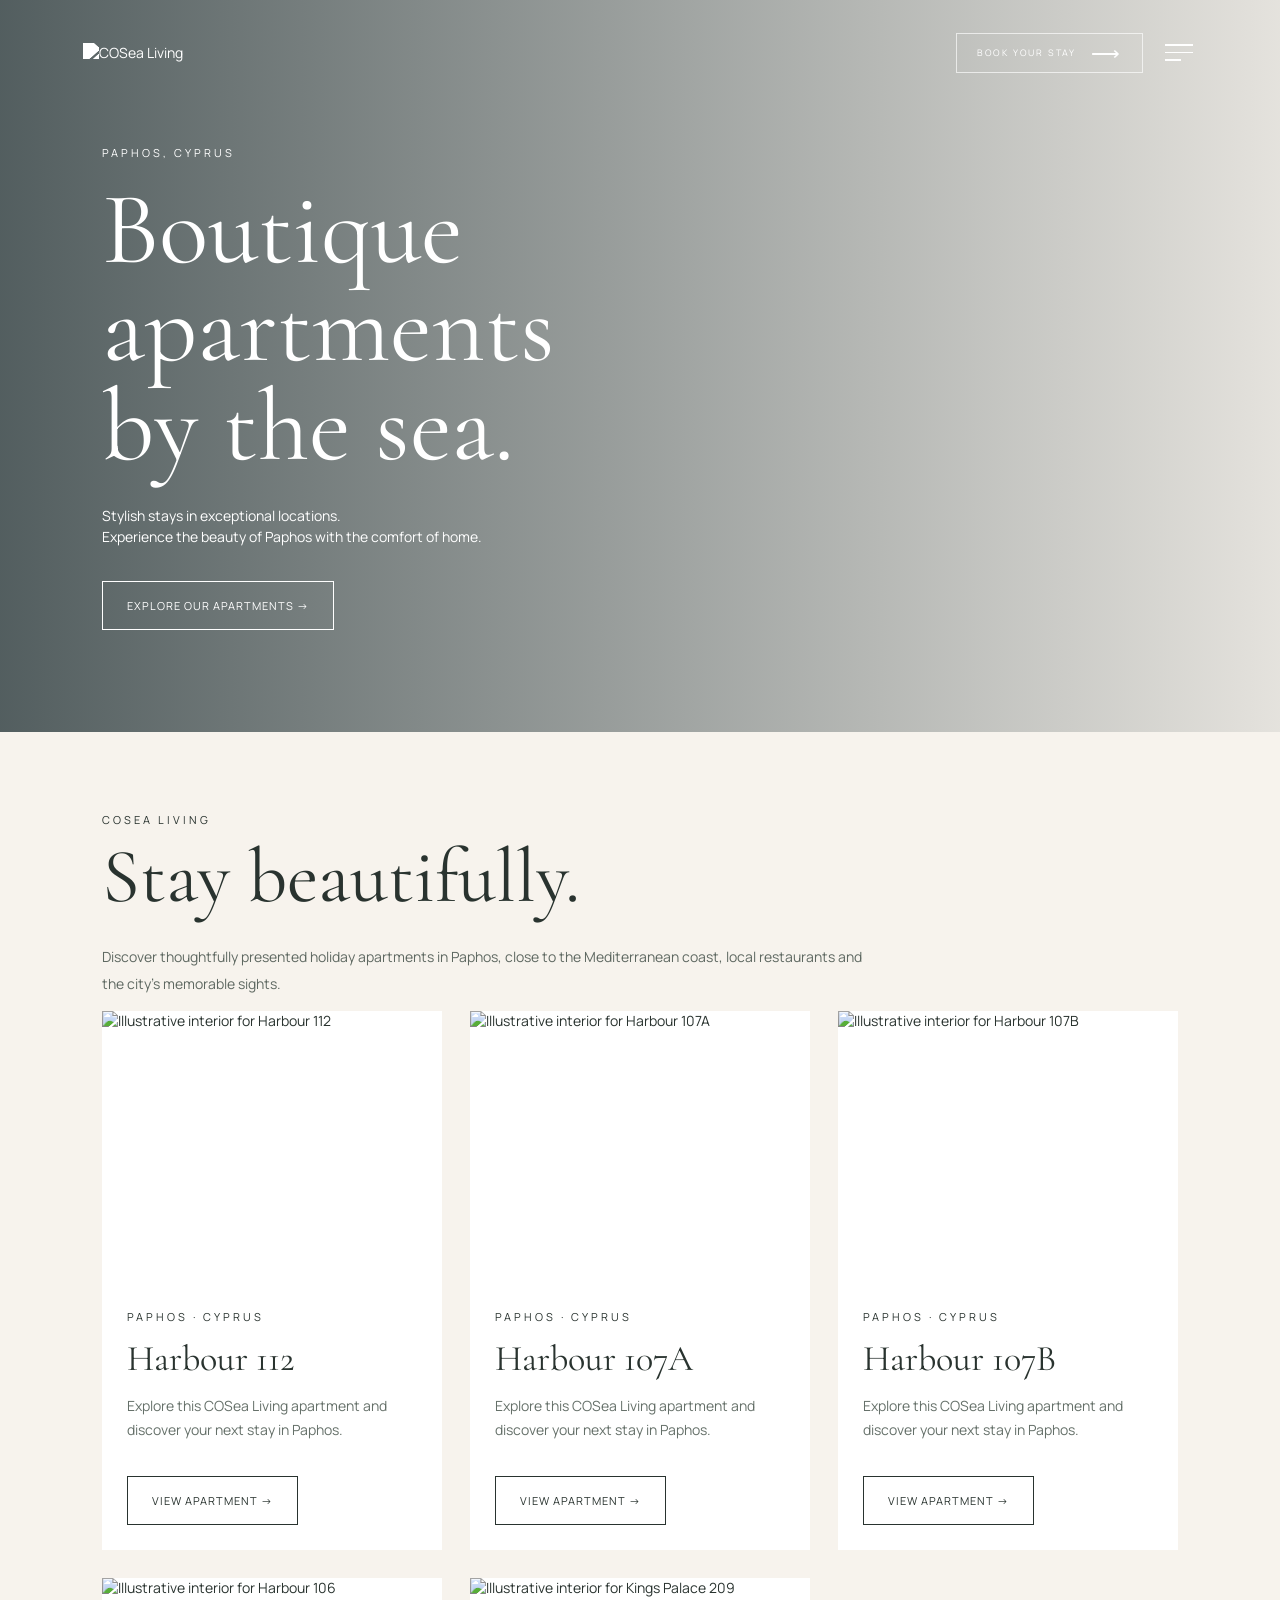
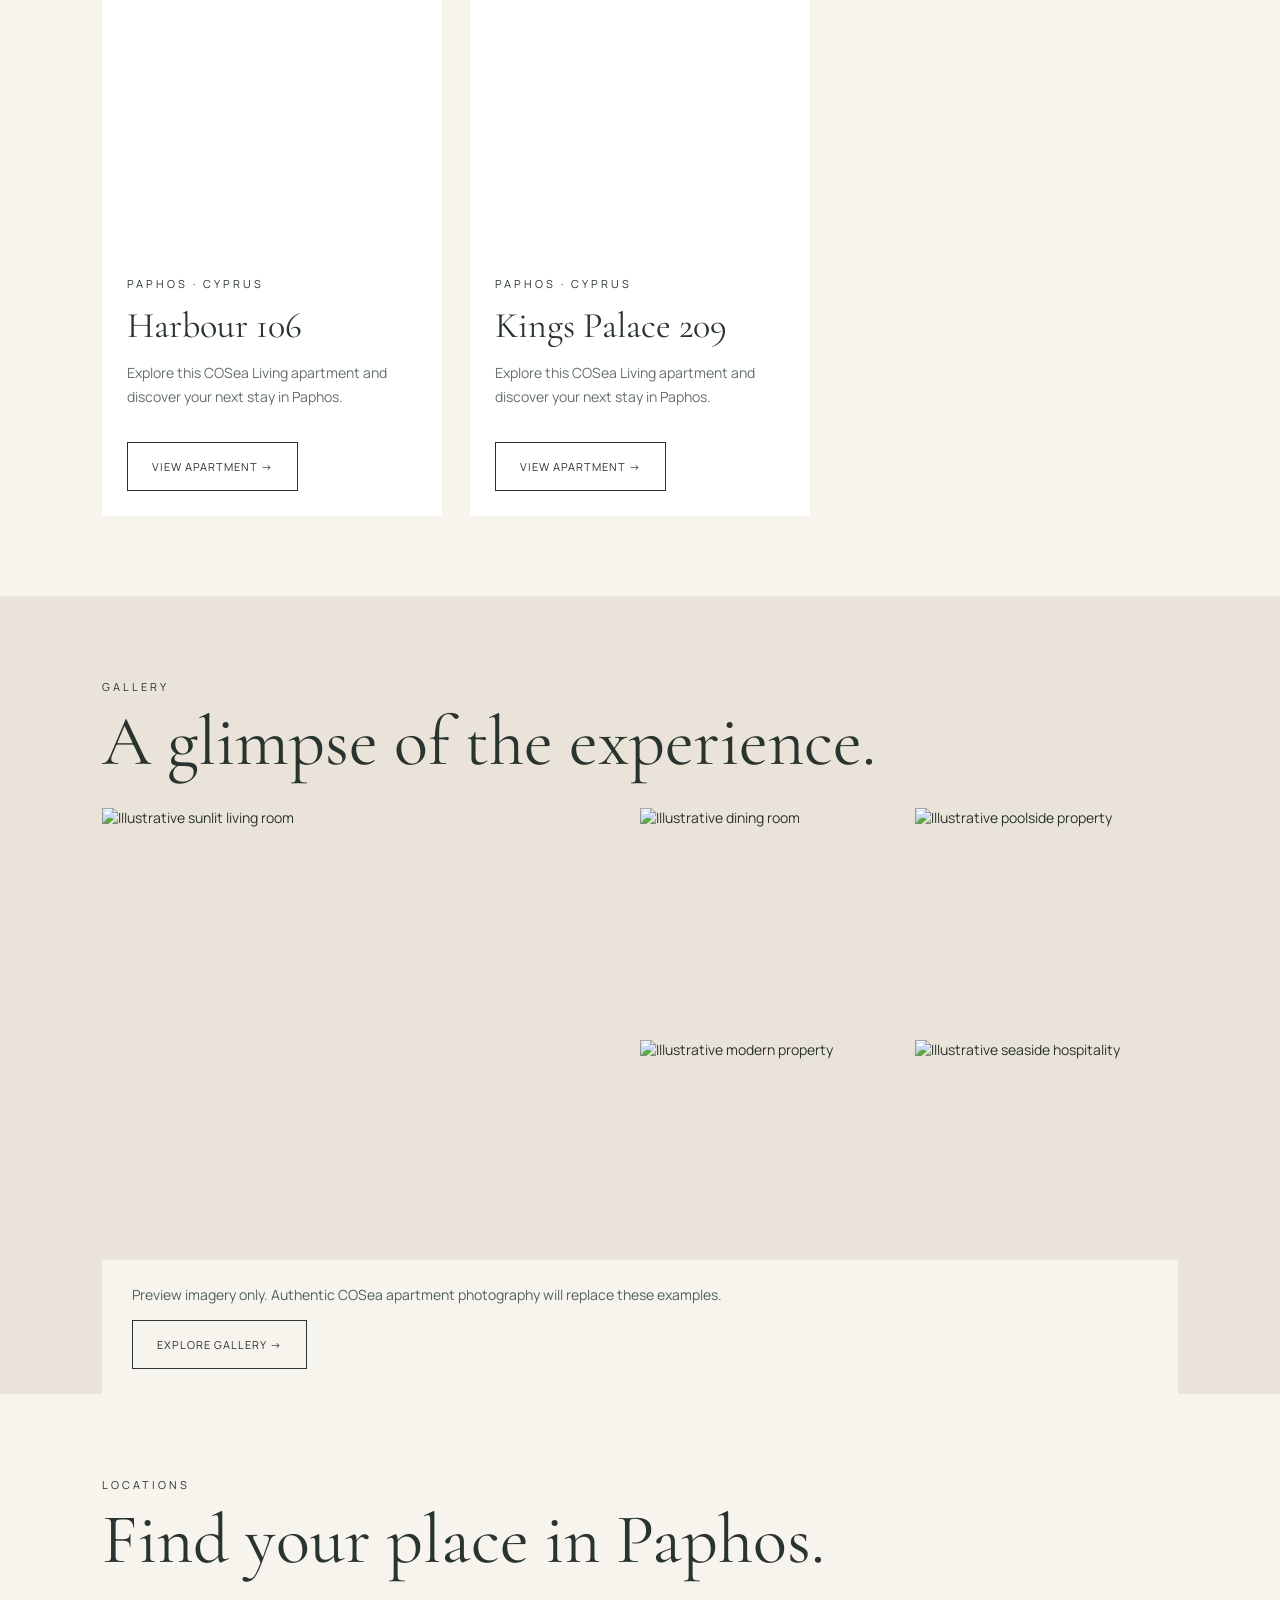
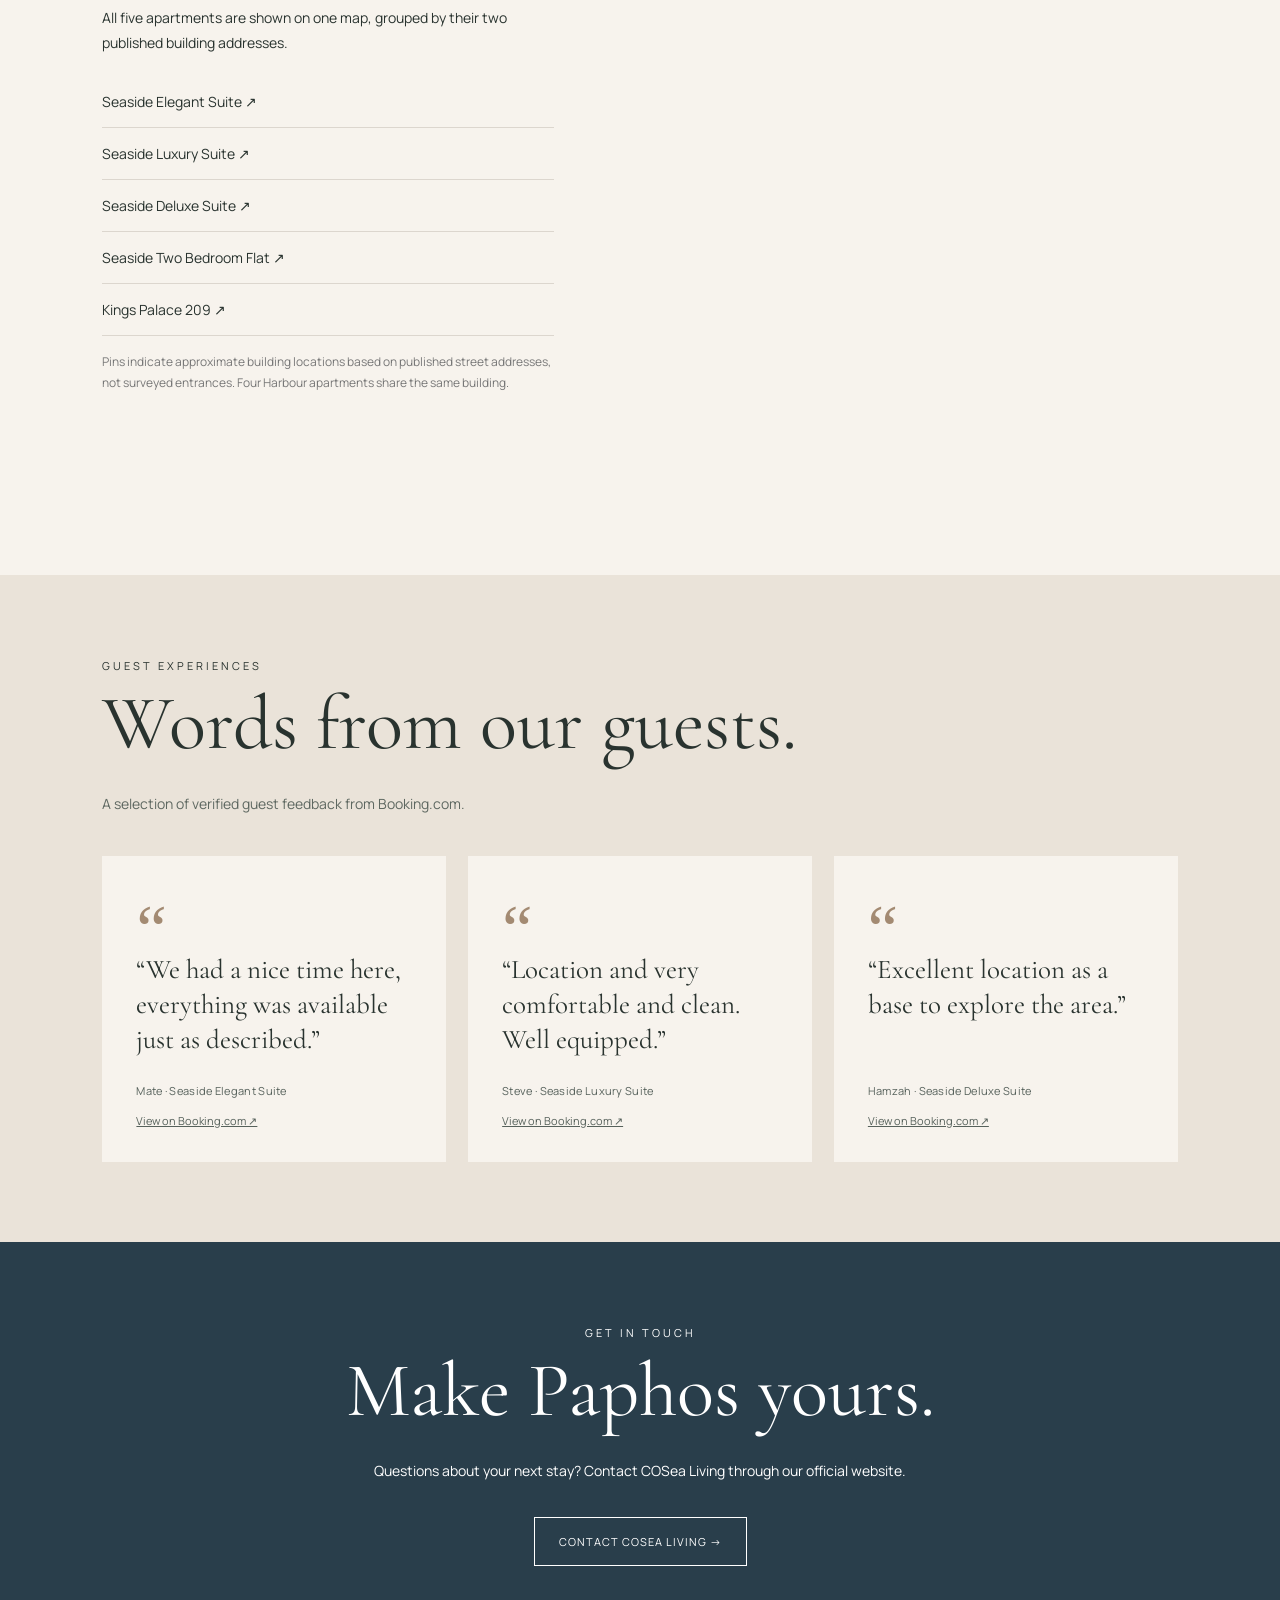
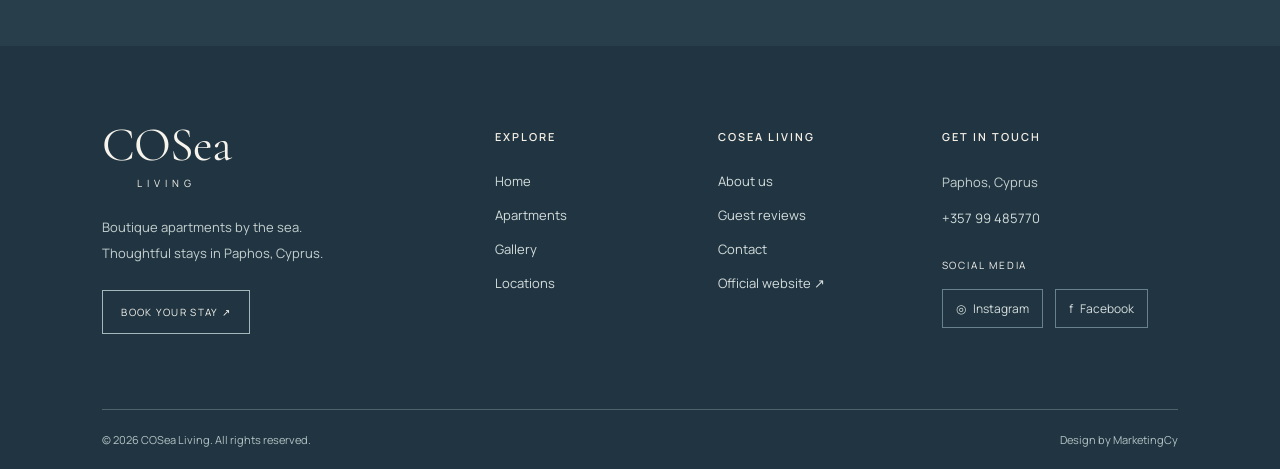
==== commit c77bc00f: "Add MarketingCy design credit to bottom footer" ====
--- a/index.html
+++ b/index.html
@@ -1 +1 @@
-<!doctype html><html lang="en"><head><meta charset="utf-8"><meta name="viewport" content="width=device-width,initial-scale=1"><meta name="description" content="COSea Living boutique holiday apartments in Paphos, Cyprus"><title>Boutique apartments | COSea Living</title><link rel="stylesheet" href="/styles.css"><link rel="stylesheet" href="https://unpkg.com/leaflet@1.9.4/dist/leaflet.css"></head><body><header class="site-header"><a class="header-logo" href="/" aria-label="COSea Living home"><img src="https://cosealiving.com/wp-content/uploads/2022/08/viber_image_2022-08-11_14-42-48-900-removebg-preview.png" alt="COSea Living"></a><div class="header-actions"><a class="book-button" href="https://cosealiving.com/" target="_blank" rel="noopener">BOOK YOUR STAY <span aria-hidden="true">⟶</span></a><details class="mobile-menu"><summary aria-label="Open navigation menu"><span></span><span></span><span></span></summary><nav aria-label="Main navigation"><div class="menu-intro"><span>COSEA LIVING</span><span>EXPLORE <i aria-hidden="true">↗</i></span></div><a href="/">Home</a><details class="hamburger-apartments"><summary>Apartments <span class="submenu-chevron" aria-hidden="true"></span></summary><div class="hamburger-submenu"><a href="/apartments/harbour-112/">Harbour 112</a><a href="/apartments/harbour-107a/">Harbour 107A</a><a href="/apartments/harbour-107b/">Harbour 107B</a><a href="/apartments/harbour-106/">Harbour 106</a><a href="/apartments/kings-palace-209/">Kings Palace 209</a></div></details><a href="/#gallery-preview">Experience</a><a href="/locations/">Location</a><a href="/#about">About</a><a href="/#contact">Contact</a><div class="menu-outro"><span>PAPHOS · CYPRUS</span><a href="https://cosealiving.com/" target="_blank" rel="noopener">YOUR NEXT STAY <span aria-hidden="true">↗</span></a></div></nav></details></div></header><main><section class="hero"><div><div class="eyebrow">PAPHOS, CYPRUS</div><h1>Boutique<br>apartments<br>by the sea.</h1><p>Stylish stays in exceptional locations.<br>Experience the beauty of Paphos with the comfort of home.</p><a class="btn" href="/apartments/">EXPLORE OUR APARTMENTS →</a></div></section><section class="section" id="about"><div class="eyebrow">COSea Living</div><h2>Stay beautifully.</h2><p class="muted">Discover thoughtfully presented holiday apartments in Paphos, close to the Mediterranean coast, local restaurants and the city's memorable sights.</p><div class="grid"><article class="tile"><a href="/apartments/harbour-112/"><img src="https://images.unsplash.com/photo-1600607687939-ce8a6c25118c?w=1100&q=85" alt="Illustrative interior for Harbour 112" loading="lazy"><div class="tile-content"><span class="eyebrow">Paphos · Cyprus</span><h3>Harbour 112</h3><p>Explore this COSea Living apartment and discover your next stay in Paphos.</p><span class="btn">VIEW APARTMENT →</span></div></a></article><article class="tile"><a href="/apartments/harbour-107a/"><img src="https://images.unsplash.com/photo-1600566753190-17f0baa2a6c3?w=1100&q=85" alt="Illustrative interior for Harbour 107A" loading="lazy"><div class="tile-content"><span class="eyebrow">Paphos · Cyprus</span><h3>Harbour 107A</h3><p>Explore this COSea Living apartment and discover your next stay in Paphos.</p><span class="btn">VIEW APARTMENT →</span></div></a></article><article class="tile"><a href="/apartments/harbour-107b/"><img src="https://images.unsplash.com/photo-1600585154340-be6161a56a0c?w=1100&q=85" alt="Illustrative interior for Harbour 107B" loading="lazy"><div class="tile-content"><span class="eyebrow">Paphos · Cyprus</span><h3>Harbour 107B</h3><p>Explore this COSea Living apartment and discover your next stay in Paphos.</p><span class="btn">VIEW APARTMENT →</span></div></a></article><article class="tile"><a href="/apartments/harbour-106/"><img src="https://images.unsplash.com/photo-1600607687920-4e2a09cf159d?w=1100&q=85" alt="Illustrative interior for Harbour 106" loading="lazy"><div class="tile-content"><span class="eyebrow">Paphos · Cyprus</span><h3>Harbour 106</h3><p>Explore this COSea Living apartment and discover your next stay in Paphos.</p><span class="btn">VIEW APARTMENT →</span></div></a></article><article class="tile"><a href="/apartments/kings-palace-209/"><img src="https://images.unsplash.com/photo-1600047509807-ba8f99d2cdde?w=1100&q=85" alt="Illustrative interior for Kings Palace 209" loading="lazy"><div class="tile-content"><span class="eyebrow">Paphos · Cyprus</span><h3>Kings Palace 209</h3><p>Explore this COSea Living apartment and discover your next stay in Paphos.</p><span class="btn">VIEW APARTMENT →</span></div></a></article></div></section><section class="section home-gallery" id="gallery-preview"><span class="eyebrow">GALLERY</span><h2>A glimpse of the experience.</h2><div class="mosaic"><div class="mosaic-main"><img src="https://images.unsplash.com/photo-1600210492486-724fe5c67fb0?w=1200&q=85" alt="Illustrative sunlit living room"></div><img src="https://images.unsplash.com/photo-1600607687920-4e2a09cf159d?w=800&q=85" alt="Illustrative dining room"><img src="https://images.unsplash.com/photo-1613490493576-7fde63acd811?w=800&q=85" alt="Illustrative poolside property"><img src="https://images.unsplash.com/photo-1600566753086-00f18fb6b3ea?w=800&q=85" alt="Illustrative modern property"><img src="https://images.unsplash.com/photo-1571896349842-33c89424de2d?w=800&q=85" alt="Illustrative seaside hospitality"></div><div class="mosaic-caption"><p>Preview imagery only. Authentic COSea apartment photography will replace these examples.</p><a class="btn" href="/gallery/">EXPLORE GALLERY →</a></div></section><section class="section home-locations" id="locations-preview"><span class="eyebrow">LOCATIONS</span><h2>Find your place in Paphos.</h2><div class="location-layout"><div><p>All five apartments are shown on one map, grouped by their two published building addresses.</p><div class="location-links"><a href="/apartments/harbour-112/">Seaside Elegant Suite ↗</a><a href="/apartments/harbour-107a/">Seaside Luxury Suite ↗</a><a href="/apartments/harbour-107b/">Seaside Deluxe Suite ↗</a><a href="/apartments/harbour-106/">Seaside Two Bedroom Flat ↗</a><a href="/apartments/kings-palace-209/">Kings Palace 209 ↗</a></div><p class="location-note">Pins indicate approximate building locations based on published street addresses, not surveyed entrances. Four Harbour apartments share the same building.</p></div><div id="home-map" aria-label="Approximate locations of COSea Living apartments in Paphos"></div></div></section><script src="https://unpkg.com/leaflet@1.9.4/dist/leaflet.js"></script><script>document.addEventListener('DOMContentLoaded',function(){if(!window.L)return;var m=L.map('home-map',{scrollWheelZoom:false}).setView([34.771,32.413],12);L.tileLayer('https://{s}.tile.openstreetmap.org/{z}/{x}/{y}.png',{attribution:'&copy; OpenStreetMap contributors'}).addTo(m);L.marker([34.755,32.418]).addTo(m).bindPopup('Four Harbour apartments — approximate location');L.marker([34.785,32.407]).addTo(m).bindPopup('Kings Palace 209 — approximate location');});</script><section class="section home-reviews" id="guest-reviews"><span class="eyebrow">GUEST EXPERIENCES</span><h2>Words from our guests.</h2><p class="muted">A selection of verified guest feedback from Booking.com.</p><div class="review-grid"><blockquote class="review-card"><div class="review-mark">“</div><p>“We had a nice time here, everything was available just as described.”</p><div class="review-credit">Mate · Seaside Elegant Suite</div><a href="https://www.booking.com/hotel/cy/cosea-living-seaside-elegant-suite-in-harbour-112.html" target="_blank" rel="noopener">View on Booking.com ↗</a></blockquote><blockquote class="review-card"><div class="review-mark">“</div><p>“Location and very comfortable and clean. Well equipped.”</p><div class="review-credit">Steve · Seaside Luxury Suite</div><a href="https://www.booking.com/hotel/cy/cosea-living-seaside-luxury-suite-in-harbour-107a.html" target="_blank" rel="noopener">View on Booking.com ↗</a></blockquote><blockquote class="review-card"><div class="review-mark">“</div><p>“Excellent location as a base to explore the area.”</p><div class="review-credit">Hamzah · Seaside Deluxe Suite</div><a href="https://www.booking.com/hotel/cy/cosea-living-seaside-deluxe-suite-in-harbour-107b.html" target="_blank" rel="noopener">View on Booking.com ↗</a></blockquote></div></section><section class="section home-contact" id="contact"><span class="eyebrow">GET IN TOUCH</span><h2>Make Paphos yours.</h2><p>Questions about your next stay? Contact COSea Living through our official website.</p><a class="btn" href="https://cosealiving.com/" target="_blank" rel="noopener">CONTACT COSEA LIVING →</a></section></main><footer class="site-footer"><div class="footer-main"><div class="footer-brand"><a href="/" class="footer-logo">COSea <small>LIVING</small></a><p>Boutique apartments by the sea.<br>Thoughtful stays in Paphos, Cyprus.</p><a class="footer-outline" href="https://cosealiving.com/" target="_blank" rel="noopener">BOOK YOUR STAY ↗</a></div><div class="footer-column"><h3>EXPLORE</h3><a href="/">Home</a><a href="/apartments/">Apartments</a><a href="/gallery/">Gallery</a><a href="/locations/">Locations</a></div><div class="footer-column"><h3>COSEA LIVING</h3><a href="/#about">About us</a><a href="/#guest-reviews">Guest reviews</a><a href="/#contact">Contact</a><a href="https://cosealiving.com/" target="_blank" rel="noopener">Official website ↗</a></div><div class="footer-column footer-connect"><h3>GET IN TOUCH</h3><p>Paphos, Cyprus</p><a href="tel:+35799485770">+357 99 485770</a><p class="footer-social-label">SOCIAL MEDIA</p><div class="footer-social"><a href="https://www.instagram.com/explore/search/keyword/?q=COSea%20Living" target="_blank" rel="noopener" aria-label="Search COSea Living on Instagram" title="Find COSea Living on Instagram">◎ <span>Instagram</span></a><a href="https://www.facebook.com/search/top?q=COSea%20Living" target="_blank" rel="noopener" aria-label="Search COSea Living on Facebook" title="Find COSea Living on Facebook">f <span>Facebook</span></a></div></div></div><div class="footer-bottom"><span>© 2026 COSea Living. All rights reserved.</span><span>Made for beautiful stays in Paphos.</span></div></footer></body></html>+<!doctype html><html lang="en"><head><meta charset="utf-8"><meta name="viewport" content="width=device-width,initial-scale=1"><meta name="description" content="COSea Living boutique holiday apartments in Paphos, Cyprus"><title>Boutique apartments | COSea Living</title><link rel="stylesheet" href="/styles.css"><link rel="stylesheet" href="https://unpkg.com/leaflet@1.9.4/dist/leaflet.css"></head><body><header class="site-header"><a class="header-logo" href="/" aria-label="COSea Living home"><img src="https://cosealiving.com/wp-content/uploads/2022/08/viber_image_2022-08-11_14-42-48-900-removebg-preview.png" alt="COSea Living"></a><div class="header-actions"><a class="book-button" href="https://cosealiving.com/" target="_blank" rel="noopener">BOOK YOUR STAY <span aria-hidden="true">⟶</span></a><details class="mobile-menu"><summary aria-label="Open navigation menu"><span></span><span></span><span></span></summary><nav aria-label="Main navigation"><a href="/">Home</a><details class="hamburger-apartments"><summary>Apartments <span class="submenu-chevron" aria-hidden="true"></span></summary><div class="hamburger-submenu"><a href="/apartments/harbour-112/">Harbour 112</a><a href="/apartments/harbour-107a/">Harbour 107A</a><a href="/apartments/harbour-107b/">Harbour 107B</a><a href="/apartments/harbour-106/">Harbour 106</a><a href="/apartments/kings-palace-209/">Kings Palace 209</a></div></details><a href="/#gallery-preview">Experience</a><a href="/locations/">Location</a><a href="/#about">About</a><a href="/#contact">Contact</a></nav></details></div></header><main><section class="hero"><div><div class="eyebrow">PAPHOS, CYPRUS</div><h1>Boutique<br>apartments<br>by the sea.</h1><p>Stylish stays in exceptional locations.<br>Experience the beauty of Paphos with the comfort of home.</p><a class="btn" href="/apartments/">EXPLORE OUR APARTMENTS →</a></div></section><section class="section" id="about"><div class="eyebrow">COSea Living</div><h2>Stay beautifully.</h2><p class="muted">Discover thoughtfully presented holiday apartments in Paphos, close to the Mediterranean coast, local restaurants and the city's memorable sights.</p><div class="grid"><article class="tile"><a href="/apartments/harbour-112/"><img src="https://images.unsplash.com/photo-1600607687939-ce8a6c25118c?w=1100&q=85" alt="Illustrative interior for Harbour 112" loading="lazy"><div class="tile-content"><span class="eyebrow">Paphos · Cyprus</span><h3>Harbour 112</h3><p>Explore this COSea Living apartment and discover your next stay in Paphos.</p><span class="btn">VIEW APARTMENT →</span></div></a></article><article class="tile"><a href="/apartments/harbour-107a/"><img src="https://images.unsplash.com/photo-1600566753190-17f0baa2a6c3?w=1100&q=85" alt="Illustrative interior for Harbour 107A" loading="lazy"><div class="tile-content"><span class="eyebrow">Paphos · Cyprus</span><h3>Harbour 107A</h3><p>Explore this COSea Living apartment and discover your next stay in Paphos.</p><span class="btn">VIEW APARTMENT →</span></div></a></article><article class="tile"><a href="/apartments/harbour-107b/"><img src="https://images.unsplash.com/photo-1600585154340-be6161a56a0c?w=1100&q=85" alt="Illustrative interior for Harbour 107B" loading="lazy"><div class="tile-content"><span class="eyebrow">Paphos · Cyprus</span><h3>Harbour 107B</h3><p>Explore this COSea Living apartment and discover your next stay in Paphos.</p><span class="btn">VIEW APARTMENT →</span></div></a></article><article class="tile"><a href="/apartments/harbour-106/"><img src="https://images.unsplash.com/photo-1600607687920-4e2a09cf159d?w=1100&q=85" alt="Illustrative interior for Harbour 106" loading="lazy"><div class="tile-content"><span class="eyebrow">Paphos · Cyprus</span><h3>Harbour 106</h3><p>Explore this COSea Living apartment and discover your next stay in Paphos.</p><span class="btn">VIEW APARTMENT →</span></div></a></article><article class="tile"><a href="/apartments/kings-palace-209/"><img src="https://images.unsplash.com/photo-1600047509807-ba8f99d2cdde?w=1100&q=85" alt="Illustrative interior for Kings Palace 209" loading="lazy"><div class="tile-content"><span class="eyebrow">Paphos · Cyprus</span><h3>Kings Palace 209</h3><p>Explore this COSea Living apartment and discover your next stay in Paphos.</p><span class="btn">VIEW APARTMENT →</span></div></a></article></div></section><section class="section home-gallery" id="gallery-preview"><span class="eyebrow">GALLERY</span><h2>A glimpse of the experience.</h2><div class="mosaic"><div class="mosaic-main"><img src="https://images.unsplash.com/photo-1600210492486-724fe5c67fb0?w=1200&q=85" alt="Illustrative sunlit living room"></div><img src="https://images.unsplash.com/photo-1600607687920-4e2a09cf159d?w=800&q=85" alt="Illustrative dining room"><img src="https://images.unsplash.com/photo-1613490493576-7fde63acd811?w=800&q=85" alt="Illustrative poolside property"><img src="https://images.unsplash.com/photo-1600566753086-00f18fb6b3ea?w=800&q=85" alt="Illustrative modern property"><img src="https://images.unsplash.com/photo-1571896349842-33c89424de2d?w=800&q=85" alt="Illustrative seaside hospitality"></div><div class="mosaic-caption"><p>Preview imagery only. Authentic COSea apartment photography will replace these examples.</p><a class="btn" href="/gallery/">EXPLORE GALLERY →</a></div></section><section class="section home-locations" id="locations-preview"><span class="eyebrow">LOCATIONS</span><h2>Find your place in Paphos.</h2><div class="location-layout"><div><p>All five apartments are shown on one map, grouped by their two published building addresses.</p><div class="location-links"><a href="/apartments/harbour-112/">Seaside Elegant Suite ↗</a><a href="/apartments/harbour-107a/">Seaside Luxury Suite ↗</a><a href="/apartments/harbour-107b/">Seaside Deluxe Suite ↗</a><a href="/apartments/harbour-106/">Seaside Two Bedroom Flat ↗</a><a href="/apartments/kings-palace-209/">Kings Palace 209 ↗</a></div><p class="location-note">Pins indicate approximate building locations based on published street addresses, not surveyed entrances. Four Harbour apartments share the same building.</p></div><div id="home-map" aria-label="Approximate locations of COSea Living apartments in Paphos"></div></div></section><script src="https://unpkg.com/leaflet@1.9.4/dist/leaflet.js"></script><script>document.addEventListener('DOMContentLoaded',function(){if(!window.L)return;var m=L.map('home-map',{scrollWheelZoom:false}).setView([34.771,32.413],12);L.tileLayer('https://{s}.tile.openstreetmap.org/{z}/{x}/{y}.png',{attribution:'&copy; OpenStreetMap contributors'}).addTo(m);L.marker([34.755,32.418]).addTo(m).bindPopup('Four Harbour apartments — approximate location');L.marker([34.785,32.407]).addTo(m).bindPopup('Kings Palace 209 — approximate location');});</script><section class="section home-reviews" id="guest-reviews"><span class="eyebrow">GUEST EXPERIENCES</span><h2>Words from our guests.</h2><p class="muted">A selection of verified guest feedback from Booking.com.</p><div class="review-grid"><blockquote class="review-card"><div class="review-mark">“</div><p>“We had a nice time here, everything was available just as described.”</p><div class="review-credit">Mate · Seaside Elegant Suite</div><a href="https://www.booking.com/hotel/cy/cosea-living-seaside-elegant-suite-in-harbour-112.html" target="_blank" rel="noopener">View on Booking.com ↗</a></blockquote><blockquote class="review-card"><div class="review-mark">“</div><p>“Location and very comfortable and clean. Well equipped.”</p><div class="review-credit">Steve · Seaside Luxury Suite</div><a href="https://www.booking.com/hotel/cy/cosea-living-seaside-luxury-suite-in-harbour-107a.html" target="_blank" rel="noopener">View on Booking.com ↗</a></blockquote><blockquote class="review-card"><div class="review-mark">“</div><p>“Excellent location as a base to explore the area.”</p><div class="review-credit">Hamzah · Seaside Deluxe Suite</div><a href="https://www.booking.com/hotel/cy/cosea-living-seaside-deluxe-suite-in-harbour-107b.html" target="_blank" rel="noopener">View on Booking.com ↗</a></blockquote></div></section><section class="section home-contact" id="contact"><span class="eyebrow">GET IN TOUCH</span><h2>Make Paphos yours.</h2><p>Questions about your next stay? Contact COSea Living through our official website.</p><a class="btn" href="https://cosealiving.com/" target="_blank" rel="noopener">CONTACT COSEA LIVING →</a></section></main><footer class="site-footer"><div class="footer-main"><div class="footer-brand"><a href="/" class="footer-logo">COSea <small>LIVING</small></a><p>Boutique apartments by the sea.<br>Thoughtful stays in Paphos, Cyprus.</p><a class="footer-outline" href="https://cosealiving.com/" target="_blank" rel="noopener">BOOK YOUR STAY ↗</a></div><div class="footer-column"><h3>EXPLORE</h3><a href="/">Home</a><a href="/apartments/">Apartments</a><a href="/gallery/">Gallery</a><a href="/locations/">Locations</a></div><div class="footer-column"><h3>COSEA LIVING</h3><a href="/#about">About us</a><a href="/#guest-reviews">Guest reviews</a><a href="/#contact">Contact</a><a href="https://cosealiving.com/" target="_blank" rel="noopener">Official website ↗</a></div><div class="footer-column footer-connect"><h3>GET IN TOUCH</h3><p>Paphos, Cyprus</p><a href="tel:+35799485770">+357 99 485770</a><p class="footer-social-label">SOCIAL MEDIA</p><div class="footer-social"><a href="https://www.instagram.com/explore/search/keyword/?q=COSea%20Living" target="_blank" rel="noopener" aria-label="Search COSea Living on Instagram" title="Find COSea Living on Instagram">◎ <span>Instagram</span></a><a href="https://www.facebook.com/search/top?q=COSea%20Living" target="_blank" rel="noopener" aria-label="Search COSea Living on Facebook" title="Find COSea Living on Facebook">f <span>Facebook</span></a></div></div></div><div class="footer-bottom"><span>© 2026 COSea Living. All rights reserved.</span><span class="footer-credit">Design by MarketingCy</span></div></footer></body></html>
--- a/styles.css
+++ b/styles.css
@@ -1,5 +1,5 @@
 @import url('https://fonts.googleapis.com/css2?family=Cormorant+Garamond:wght@400;500&family=Manrope:wght@400;500;600&display=swap');
-*{box-sizing:border-box}body{margin:0;background:#f7f3ed;color:#29332f;font:14px Manrope,Arial,sans-serif}a{color:inherit;text-decoration:none}header{display:flex;align-items:center;justify-content:space-between;background:#293e4b;color:white;padding:14px 7%;gap:20px;min-height:74px}header img{width:92px;max-height:52px;object-fit:contain;filter:brightness(0) invert(1)}nav{display:flex;align-items:center;gap:26px;font-size:12px}nav a:hover{text-decoration:underline}.book-button{display:inline-flex;align-items:center;justify-content:center;border:1px solid #fff;background:transparent;color:#fff;padding:15px 23px;min-height:47px;font-size:11px;letter-spacing:1px;text-transform:uppercase;white-space:nowrap;transition:background .2s,color .2s}.book-button:hover,.book-button:focus-visible{background:#fff;color:#293e4b}h1,h2,h3{font-family:'Cormorant Garamond',Georgia,serif;font-weight:400}h1{font-size:clamp(64px,8vw,120px);line-height:.96;margin:20px 0 30px}h2{font-size:clamp(44px,6vw,80px);line-height:1;margin:12px 0 28px}h3{font-size:36px;margin:12px 0}.section{padding:80px 8%}.eyebrow{font-size:11px;letter-spacing:3px;text-transform:uppercase}.muted{color:#5e6861;line-height:1.9;max-width:760px}.btn{display:inline-flex;border:1px solid #29332f;padding:16px 24px;font-size:11px;letter-spacing:1px;text-transform:uppercase;margin-top:20px;background:transparent}.btn:hover{background:#29332f;color:#fff}.hero{background:linear-gradient(90deg,#17282cbb,#17282c15),url('https://images.unsplash.com/photo-1613490493576-7fde63acd811?auto=format&fit=crop&w=3200&q=95') center/cover;min-height:80vh;display:flex;align-items:center;padding:8%;color:white}.hero{background-size:cover;background-position:center center;background-repeat:no-repeat;min-height:clamp(560px,78vh,850px)}@media(min-width:1200px){.hero{background-position:center 54%}}.hero .btn{border-color:#fff;color:#fff}.hero .btn:hover{background:#fff;color:#293e4b}.hero p{max-width:450px;line-height:1.5}.grid{display:grid;grid-template-columns:repeat(3,minmax(0,1fr));gap:28px}.tile{background:#fff;overflow:hidden}.tile img{width:100%;height:270px;object-fit:cover;display:block}.tile-content{padding:25px}.tile-content p{line-height:1.7;color:#657069}.page-hero{padding:95px 8% 65px;background:#e8e6dd}.page-hero h1{font-size:clamp(58px,7vw,100px)}.gallery-grid{display:grid;grid-template-columns:repeat(3,minmax(0,1fr));gap:24px}.gallery-grid figure{margin:0;background:#fff}.gallery-grid img{width:100%;height:260px;object-fit:cover;display:block}.gallery-grid figcaption{padding:17px 20px;font-size:13px}footer{background:#293e4b;color:#fff;padding:45px 8%;display:flex;justify-content:space-between;gap:20px;flex-wrap:wrap}footer a{text-decoration:underline}.detail-image{width:100%;max-height:620px;object-fit:cover}.split{display:grid;grid-template-columns:1fr 1fr;gap:50px;align-items:center}.split img{width:100%;height:420px;object-fit:cover}#map{height:480px;width:100%;background:#e3e7e2}@media(max-width:800px){header{padding:14px 5%;flex-wrap:wrap}header img{width:85px}nav{order:3;width:100%;justify-content:center;gap:16px;flex-wrap:wrap;font-size:11px}.book-button{padding:12px 15px;font-size:10px}.grid,.gallery-grid,.split{grid-template-columns:1fr 1fr}.hero{min-height:70vh}}@media(max-width:550px){.grid,.gallery-grid,.split{grid-template-columns:1fr}.section{padding:55px 6%}.hero{padding:9% 6%}.tile img{height:230px}h1{font-size:65px}}
+*{box-sizing:border-box}body{margin:0;background:#f7f3ed;color:#29332f;font:14px Manrope,Arial,sans-serif}a{color:inherit;text-decoration:none}header{display:flex;align-items:center;justify-content:space-between;background:#293e4b;color:white;padding:14px 7%;gap:20px;min-height:74px}header img{width:92px;max-height:52px;object-fit:contain;filter:brightness(0) invert(1)}nav{display:flex;align-items:center;gap:26px;font-size:12px}nav a:hover{text-decoration:underline}.book-button{display:inline-flex;align-items:center;justify-content:center;border:1px solid #fff;background:transparent;color:#fff;padding:15px 23px;min-height:47px;font-size:11px;letter-spacing:1px;text-transform:uppercase;white-space:nowrap;transition:background .2s,color .2s}.book-button:hover,.book-button:focus-visible{background:#fff;color:#293e4b}h1,h2,h3{font-family:'Cormorant Garamond',Georgia,serif;font-weight:400}h1{font-size:clamp(64px,8vw,120px);line-height:.96;margin:20px 0 30px}h2{font-size:clamp(44px,6vw,80px);line-height:1;margin:12px 0 28px}h3{font-size:36px;margin:12px 0}.section{padding:80px 8%}.eyebrow{font-size:11px;letter-spacing:3px;text-transform:uppercase}.muted{color:#5e6861;line-height:1.9;max-width:760px}.btn{display:inline-flex;border:1px solid #29332f;padding:16px 24px;font-size:11px;letter-spacing:1px;text-transform:uppercase;margin-top:20px;background:transparent}.btn:hover{background:#29332f;color:#fff}.hero{background:linear-gradient(90deg,#17282cbb,#17282c15),url('https://raw.githubusercontent.com/leandros21/cosea-living/main/gallery/Luxury%20Villa%20Sunset%20by%20the%20Sea.png') center/cover;min-height:80vh;display:flex;align-items:center;padding:8%;color:white}.hero{background-size:cover;background-position:center center;background-repeat:no-repeat;min-height:clamp(560px,78vh,850px)}@media(min-width:1200px){.hero{background-position:center 54%}}.hero .btn{border-color:#fff;color:#fff}.hero .btn:hover{background:#fff;color:#293e4b}.hero p{max-width:450px;line-height:1.5}.grid{display:grid;grid-template-columns:repeat(3,minmax(0,1fr));gap:28px}.tile{background:#fff;overflow:hidden}.tile img{width:100%;height:270px;object-fit:cover;display:block}.tile-content{padding:25px}.tile-content p{line-height:1.7;color:#657069}.page-hero{padding:95px 8% 65px;background:#e8e6dd}.page-hero h1{font-size:clamp(58px,7vw,100px)}.gallery-grid{display:grid;grid-template-columns:repeat(3,minmax(0,1fr));gap:24px}.gallery-grid figure{margin:0;background:#fff}.gallery-grid img{width:100%;height:260px;object-fit:cover;display:block}.gallery-grid figcaption{padding:17px 20px;font-size:13px}footer{background:#293e4b;color:#fff;padding:45px 8%;display:flex;justify-content:space-between;gap:20px;flex-wrap:wrap}footer a{text-decoration:underline}.detail-image{width:100%;max-height:620px;object-fit:cover}.split{display:grid;grid-template-columns:1fr 1fr;gap:50px;align-items:center}.split img{width:100%;height:420px;object-fit:cover}#map{height:480px;width:100%;background:#e3e7e2}@media(max-width:800px){header{padding:14px 5%;flex-wrap:wrap}header img{width:85px}nav{order:3;width:100%;justify-content:center;gap:16px;flex-wrap:wrap;font-size:11px}.book-button{padding:12px 15px;font-size:10px}.grid,.gallery-grid,.split{grid-template-columns:1fr 1fr}.hero{min-height:70vh}}@media(max-width:550px){.grid,.gallery-grid,.split{grid-template-columns:1fr}.section{padding:55px 6%}.hero{padding:9% 6%}.tile img{height:230px}h1{font-size:65px}}
 .home-gallery{background:#eae3d9;padding-bottom:0}.home-gallery h2,.home-locations h2{font-size:clamp(48px,5.5vw,83px);margin:12px 0 30px}.mosaic{display:grid;grid-template-columns:2fr 1fr 1fr;grid-template-rows:220px 220px;gap:12px}.mosaic img{width:100%;height:100%;object-fit:cover;display:block}.mosaic-main{grid-row:span 2;overflow:hidden}.mosaic-caption{background:#f7f3ed;padding:25px 30px}.mosaic-caption p{margin:0;color:#52615b}.mosaic-caption .btn{margin-top:16px}.home-locations{background:#f7f3ed}.location-layout{display:grid;grid-template-columns:42% 58%;gap:30px;align-items:start}.location-layout p{line-height:1.8;margin-top:0}.location-links{margin:20px 0 15px}.location-links a{display:block;padding:16px 0;border-bottom:1px solid #dcd6ce}.location-links a:hover{color:#91735e}.location-note{font-size:12px;color:#777}.location-layout #home-map{height:490px;min-width:0;z-index:0}@media(max-width:800px){.mosaic{grid-template-rows:170px 170px}.location-layout{grid-template-columns:1fr}.location-layout #home-map{height:420px}}@media(max-width:550px){.mosaic{grid-template-columns:1fr 1fr;grid-template-rows:240px 150px 150px}.mosaic-main{grid-column:span 2;grid-row:span 1}.mosaic-caption{padding:20px}.location-layout #home-map{height:350px}}
 
 .home-reviews{background:#eae3d9}.home-reviews h2,.home-contact h2{font-size:clamp(48px,6vw,80px)}.review-grid{display:grid;grid-template-columns:repeat(3,minmax(0,1fr));gap:22px;margin-top:38px}.review-card{margin:0;background:#f7f3ed;padding:34px;display:flex;flex-direction:column;min-height:265px}.review-mark{font:68px Georgia,serif;color:#a38a72;height:50px}.review-card p{font:27px/1.3 'Cormorant Garamond',Georgia,serif;flex:1;margin:12px 0 26px}.review-credit{font-size:11px;letter-spacing:.3px;color:#56615b}.review-card a{font-size:11px;text-decoration:underline;margin-top:15px;color:#56615b}.home-contact{text-align:center;background:#293e4b;color:white}.home-contact p{line-height:1.8}.home-contact .btn{color:white;border-color:white}.home-contact .btn:hover{background:white;color:#293e4b}html{scroll-behavior:smooth}#about,#contact{scroll-margin-top:20px}@media(max-width:800px){.review-grid{grid-template-columns:1fr}.review-card{min-height:190px}}
@@ -27,3 +27,224 @@
 .site-header .header-actions>.mobile-menu>nav>.hamburger-apartments>.hamburger-submenu{display:flex!important;flex-direction:column!important;width:100%;gap:0!important}
 .site-header .header-actions>.mobile-menu>nav>.hamburger-apartments>.hamburger-submenu>a{display:block!important;width:100%;padding:12px 24px 12px 38px!important;line-height:1.4!important;font-size:12px!important;white-space:normal}
 @media(max-width:800px){.site-header .header-actions>.mobile-menu>nav{order:initial!important;flex-wrap:nowrap!important;justify-content:initial!important}}
+
+/* Editorial glass navigation redesign */
+.site-header .header-actions>.mobile-menu>nav{
+width:360px!important;max-width:calc(100vw - 28px)!important;
+top:calc(100% + 24px)!important;padding:0!important;
+background:linear-gradient(150deg,rgba(30,55,67,.98),rgba(19,40,51,.985))!important;
+border:1px solid rgba(255,255,255,.16);
+box-shadow:0 28px 65px rgba(4,17,24,.38),0 2px 10px rgba(0,0,0,.14);
+backdrop-filter:blur(22px);-webkit-backdrop-filter:blur(22px);
+border-radius:3px;overflow-y:auto!important;overscroll-behavior:contain;
+max-height:calc(100dvh - 112px);
+animation:coseaMenuReveal .28s cubic-bezier(.2,.8,.2,1) both;
+}
+@keyframes coseaMenuReveal{from{opacity:0;transform:translateY(-9px) scale(.985)}to{opacity:1;transform:translateY(0) scale(1)}}
+.site-header .header-actions>.mobile-menu>nav .menu-intro{
+display:flex!important;align-items:center;justify-content:space-between;
+padding:25px 27px 18px;border-bottom:1px solid rgba(255,255,255,.13);
+font:600 9px Manrope,Arial,sans-serif;letter-spacing:2.3px;color:#b8c9c9;
+}
+.site-header .header-actions>.mobile-menu>nav .menu-intro span:last-child{color:#f0e6d6}
+.site-header .header-actions>.mobile-menu>nav .menu-intro i{font-style:normal;font-size:15px;margin-left:5px}
+.site-header .header-actions>.mobile-menu>nav>a,
+.site-header .header-actions>.mobile-menu>nav>.hamburger-apartments>summary{
+font:400 25px/1.25 'Cormorant Garamond',Georgia,serif!important;
+letter-spacing:.2px!important;min-height:59px!important;
+padding:15px 28px!important;position:relative;transition:background .22s,padding-left .22s,color .22s;
+border-bottom:1px solid rgba(255,255,255,.085);color:#f9f5ee!important;
+}
+.site-header .header-actions>.mobile-menu>nav>a:hover,
+.site-header .header-actions>.mobile-menu>nav>.hamburger-apartments>summary:hover{
+background:rgba(255,255,255,.075)!important;padding-left:36px!important;color:#e8cba6!important;text-decoration:none;
+}
+.site-header .header-actions>.mobile-menu>nav>a:focus-visible,
+.site-header .header-actions>.mobile-menu>nav>.hamburger-apartments>summary:focus-visible{outline:2px solid #e8cba6;outline-offset:-3px}
+.site-header .header-actions>.mobile-menu>nav>.hamburger-apartments>summary>.submenu-chevron{
+width:9px!important;height:9px!important;flex-basis:9px!important;border-color:#e7d2b4!important;
+}
+.site-header .header-actions>.mobile-menu>nav>.hamburger-apartments>.hamburger-submenu{
+padding:9px 0 13px!important;background:rgba(3,19,27,.32)!important;
+border-bottom:1px solid rgba(255,255,255,.12)
+}
+.site-header .header-actions>.mobile-menu>nav>.hamburger-apartments>.hamburger-submenu>a{
+font:400 13px/1.4 Manrope,Arial,sans-serif!important;
+padding:12px 30px 12px 45px!important;color:#d6e1df!important;
+transition:background .2s,color .2s,padding-left .2s;
+}
+.site-header .header-actions>.mobile-menu>nav>.hamburger-apartments>.hamburger-submenu>a:hover{
+background:rgba(255,255,255,.075)!important;color:#e8cba6!important;padding-left:51px!important;text-decoration:none;
+}
+.site-header .header-actions>.mobile-menu>nav .menu-outro{
+display:flex!important;flex-direction:column;gap:14px;
+padding:24px 28px 28px;background:rgba(4,22,30,.25);
+}
+.site-header .header-actions>.mobile-menu>nav .menu-outro>span{
+font:600 9px Manrope,Arial,sans-serif;letter-spacing:2.4px;color:#a9bdbb;
+}
+.site-header .header-actions>.mobile-menu>nav .menu-outro>a{
+display:flex;align-items:center;justify-content:space-between;
+padding:12px 15px;border:1px solid rgba(231,210,180,.58);
+font:600 10px Manrope,Arial,sans-serif;letter-spacing:1.8px;color:#f5eee3;
+text-decoration:none;transition:background .2s,color .2s;
+}
+.site-header .header-actions>.mobile-menu>nav .menu-outro>a:hover{background:#f5eee3;color:#203744}
+.site-header .header-actions>.mobile-menu>nav .menu-outro>a span{font-size:16px}
+@media(max-width:420px){
+.site-header .header-actions>.mobile-menu>nav{right:-5px!important;max-width:calc(100vw - 20px)!important}
+.site-header .header-actions>.mobile-menu>nav>a,
+.site-header .header-actions>.mobile-menu>nav>.hamburger-apartments>summary{font-size:23px!important;min-height:54px!important}
+}
+@media(prefers-reduced-motion:reduce){.site-header .header-actions>.mobile-menu>nav{animation:none!important}}
+
+/* Restore original menu panel dimensions and solid navy background */
+.site-header .header-actions>.mobile-menu>nav{
+ width:300px!important;max-width:calc(100vw - 24px)!important;
+ background:#203744!important;border:0!important;border-radius:0!important;
+ backdrop-filter:none!important;-webkit-backdrop-filter:none!important;
+ box-shadow:0 16px 35px rgba(0,0,0,.3)!important;
+}
+.site-header .header-actions>.mobile-menu>nav .menu-intro{background:#203744!important}
+.site-header .header-actions>.mobile-menu>nav .menu-outro{background:#203744!important}
+.site-header .header-actions>.mobile-menu>nav>.hamburger-apartments>.hamburger-submenu{background:#172d39!important}
+@media(max-width:420px){.site-header .header-actions>.mobile-menu>nav{width:300px!important;max-width:calc(100vw - 20px)!important}}
+
+/* Final refined boutique navigation: understated, precise and spacious */
+.site-header .header-actions>.mobile-menu>nav{
+ width:300px!important;max-width:calc(100vw - 24px)!important;
+ padding:14px 0!important;background:#203744!important;
+ border:1px solid rgba(255,255,255,.10)!important;border-radius:0!important;
+ box-shadow:0 20px 48px rgba(8,23,31,.24)!important;
+ backdrop-filter:none!important;-webkit-backdrop-filter:none!important;
+}
+.site-header .header-actions>.mobile-menu>nav>a,
+.site-header .header-actions>.mobile-menu>nav>.hamburger-apartments>summary{
+ font:400 13px/1.5 Manrope,Arial,sans-serif!important;
+ letter-spacing:.35px!important;min-height:52px!important;
+ padding:16px 25px!important;border-bottom:0!important;
+ color:#f2f3ef!important;background:transparent!important;
+ transition:color .2s ease,background .2s ease,padding-left .2s ease!important;
+}
+.site-header .header-actions>.mobile-menu>nav>a:hover,
+.site-header .header-actions>.mobile-menu>nav>.hamburger-apartments>summary:hover{
+ color:#e4cdb0!important;background:rgba(255,255,255,.055)!important;
+ padding-left:30px!important;
+}
+.site-header .header-actions>.mobile-menu>nav>.hamburger-apartments>summary>.submenu-chevron{
+ width:7px!important;height:7px!important;flex-basis:7px!important;
+ border-color:#c8d0cf!important;border-width:1px!important;
+}
+.site-header .header-actions>.mobile-menu>nav>.hamburger-apartments>.hamburger-submenu{
+ padding:6px 0 9px!important;background:#1a303b!important;
+ border-top:1px solid rgba(255,255,255,.08)!important;
+ border-bottom:1px solid rgba(255,255,255,.08)!important;
+}
+.site-header .header-actions>.mobile-menu>nav>.hamburger-apartments>.hamburger-submenu>a{
+ font:400 12px/1.5 Manrope,Arial,sans-serif!important;
+ color:#cbd7d6!important;padding:11px 25px 11px 42px!important;
+}
+.site-header .header-actions>.mobile-menu>nav>.hamburger-apartments>.hamburger-submenu>a:hover{
+ color:#e4cdb0!important;padding-left:46px!important;
+ background:rgba(255,255,255,.045)!important;
+}
+.site-header .header-actions>.mobile-menu>nav .menu-intro,
+.site-header .header-actions>.mobile-menu>nav .menu-outro{display:none!important}
+@media(max-width:420px){.site-header .header-actions>.mobile-menu>nav>a,
+.site-header .header-actions>.mobile-menu>nav>.hamburger-apartments>summary{font-size:13px!important;min-height:50px!important}}
+
+/* Boutique refinement: retain exact menu width and typography */
+.site-header .header-actions>.mobile-menu>nav{
+ width:300px!important;
+ padding:14px 0!important;
+ background:linear-gradient(145deg,#223b48 0%,#1b303b 100%)!important;
+ border:1px solid rgba(236,225,208,.18)!important;
+ border-top:2px solid #c9ac8c!important;
+ box-shadow:0 24px 55px rgba(5,20,28,.32),0 3px 10px rgba(5,20,28,.12)!important;
+}
+.site-header .header-actions>.mobile-menu>nav>a,
+.site-header .header-actions>.mobile-menu>nav>.hamburger-apartments>summary{
+ position:relative;
+ font-size:13px!important;
+ letter-spacing:.35px!important;
+ border-bottom:1px solid rgba(235,236,230,.065)!important;
+ transition:color .2s ease,background .2s ease!important;
+}
+.site-header .header-actions>.mobile-menu>nav>a::before,
+.site-header .header-actions>.mobile-menu>nav>.hamburger-apartments>summary::before{
+ content:"";position:absolute;left:0;top:12px;bottom:12px;width:2px;
+ background:#c9ac8c;transform:scaleY(0);transform-origin:center;
+ transition:transform .22s ease;
+}
+.site-header .header-actions>.mobile-menu>nav>a:hover::before,
+.site-header .header-actions>.mobile-menu>nav>a:focus-visible::before,
+.site-header .header-actions>.mobile-menu>nav>.hamburger-apartments>summary:hover::before,
+.site-header .header-actions>.mobile-menu>nav>.hamburger-apartments[open]>summary::before{
+ transform:scaleY(1);
+}
+.site-header .header-actions>.mobile-menu>nav>a:hover,
+.site-header .header-actions>.mobile-menu>nav>.hamburger-apartments>summary:hover{
+ padding-left:25px!important;background:rgba(234,217,194,.06)!important;
+ color:#e8d2b4!important;
+}
+.site-header .header-actions>.mobile-menu>nav>.hamburger-apartments[open]>summary{
+ color:#e8d2b4!important;background:rgba(234,217,194,.045)!important;
+}
+.site-header .header-actions>.mobile-menu>nav>.hamburger-apartments>.hamburger-submenu{
+ background:rgba(10,26,35,.38)!important;
+ border-top:0!important;border-bottom:1px solid rgba(235,236,230,.08)!important;
+}
+.site-header .header-actions>.mobile-menu>nav>.hamburger-apartments>.hamburger-submenu>a{
+ position:relative;font-size:12px!important;
+}
+.site-header .header-actions>.mobile-menu>nav>.hamburger-apartments>.hamburger-submenu>a::before{
+ content:"";position:absolute;left:26px;top:50%;width:7px;height:1px;
+ background:#bfa68c;opacity:.55;transition:width .2s ease,opacity .2s ease;
+}
+.site-header .header-actions>.mobile-menu>nav>.hamburger-apartments>.hamburger-submenu>a:hover::before{
+ width:10px;opacity:1;
+}
+.site-header .header-actions>.mobile-menu>nav>.hamburger-apartments>.hamburger-submenu>a:hover{
+ padding-left:42px!important;background:rgba(234,217,194,.045)!important;
+}
+.site-header .header-actions>.mobile-menu>summary span:nth-child(3){width:16px!important}
+@media(prefers-reduced-motion:reduce){
+ .site-header .header-actions>.mobile-menu>nav>a::before,
+ .site-header .header-actions>.mobile-menu>nav>.hamburger-apartments>summary::before{transition:none}
+}
+
+body>.site-header{z-index:99999!important;isolation:isolate}.site-header .header-actions>.mobile-menu>nav{z-index:99999!important;max-height:min(560px,calc(100dvh - 115px))!important;overflow-y:auto!important;overscroll-behavior:contain;scrollbar-width:thin}.site-header .header-actions>.mobile-menu>nav>.hamburger-apartments>.hamburger-submenu>a{padding-top:9px!important;padding-bottom:9px!important}#home-map,#map{position:relative;z-index:0!important}
+
+/* Animated hamburger: three equal, straight lines while menu is open */
+.site-header .header-actions>.mobile-menu>summary{
+ position:relative;overflow:visible;
+}
+.site-header .header-actions>.mobile-menu>summary>span{
+ display:block!important;flex:0 0 1.5px!important;
+ width:28px!important;height:1.5px!important;
+ transform:translateX(0) scaleX(1)!important;
+ transform-origin:left center;
+ transition:width .34s cubic-bezier(.22,1,.36,1),transform .34s cubic-bezier(.22,1,.36,1),opacity .25s ease!important;
+}
+.site-header .header-actions>.mobile-menu:not([open])>summary>span:nth-child(3){
+ width:16px!important;
+}
+.site-header .header-actions>.mobile-menu[open]>summary>span:nth-child(1){
+ transform:translateX(0)!important;
+}
+.site-header .header-actions>.mobile-menu[open]>summary>span:nth-child(2){
+ transform:translateX(0)!important;
+}
+.site-header .header-actions>.mobile-menu[open]>summary>span:nth-child(3){
+ width:28px!important;transform:translateX(0)!important;
+}
+.site-header .header-actions>.mobile-menu>summary:hover>span:nth-child(3){
+ width:28px!important;
+}
+@media(max-width:600px){
+ .site-header .header-actions>.mobile-menu>summary>span{width:25px!important}
+ .site-header .header-actions>.mobile-menu[open]>summary>span:nth-child(3){width:25px!important}
+}
+@media(prefers-reduced-motion:reduce){
+ .site-header .header-actions>.mobile-menu>summary>span{transition:none!important}
+}
